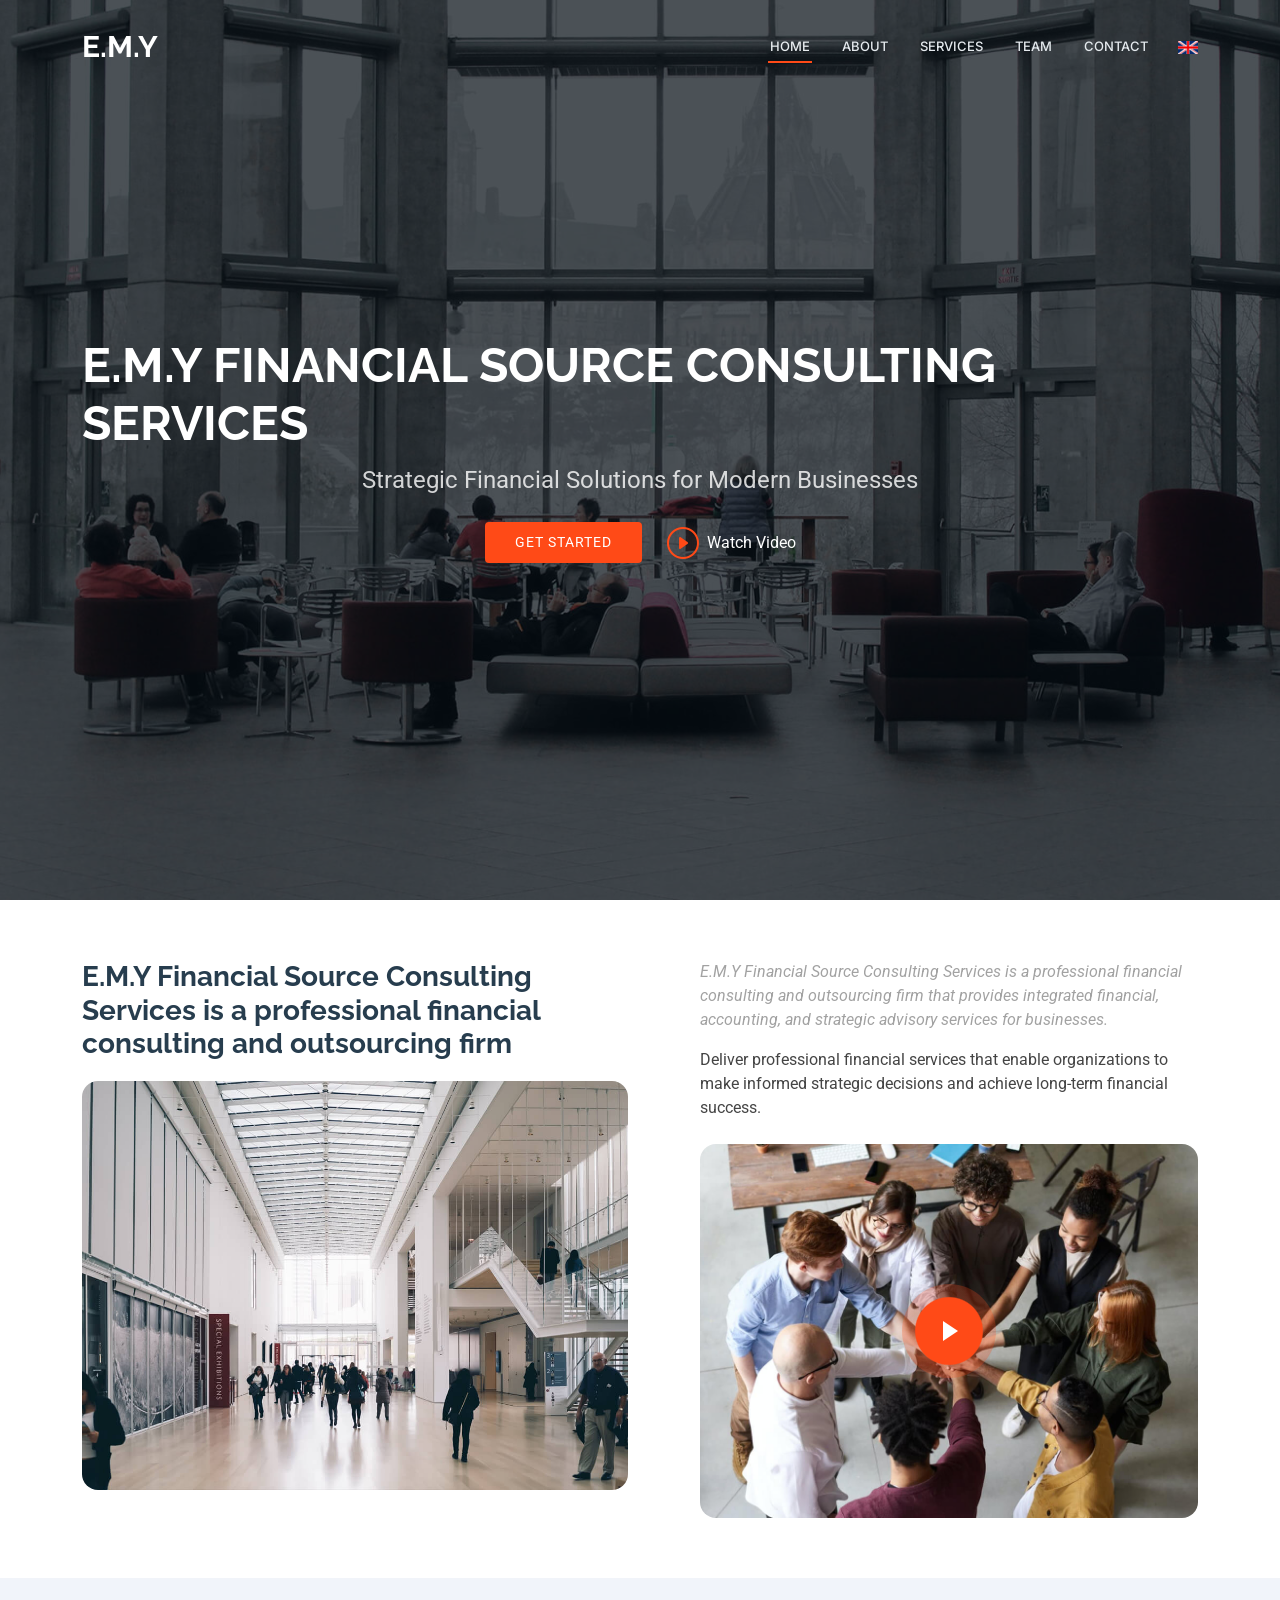
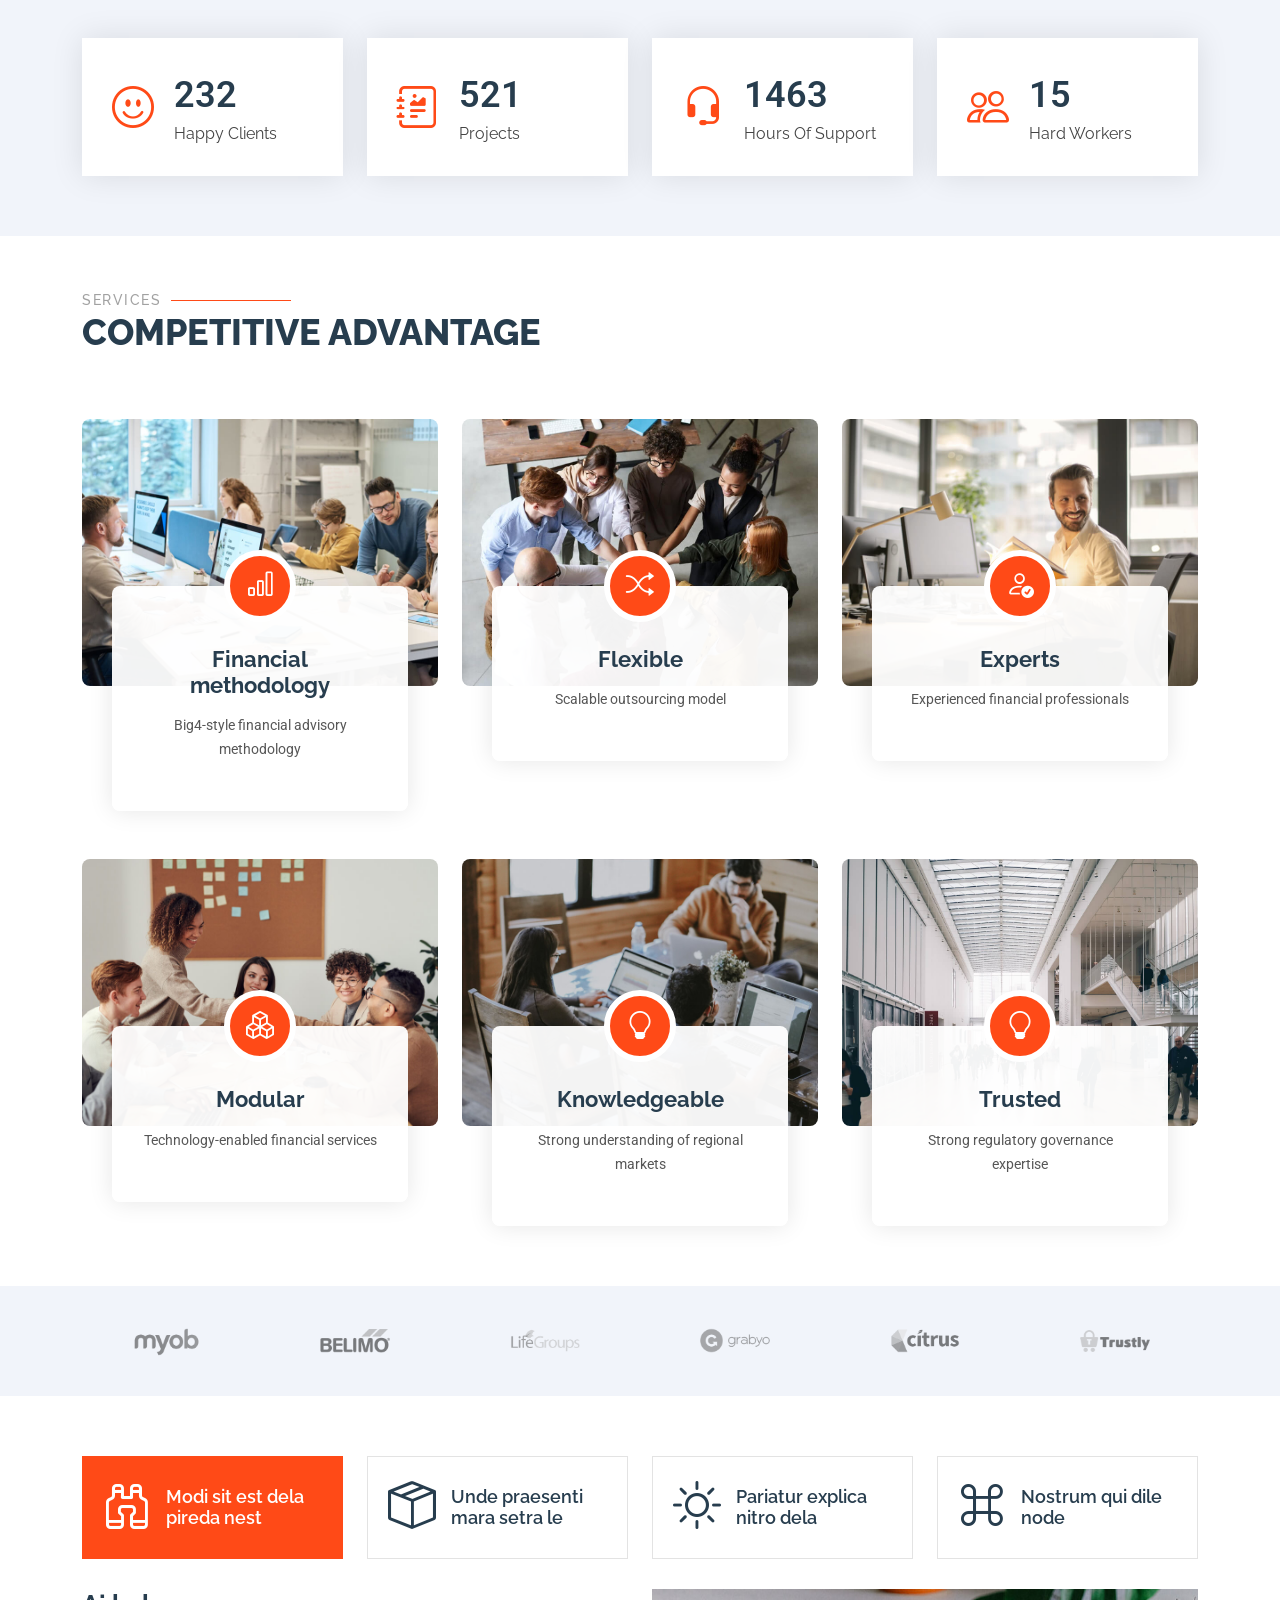
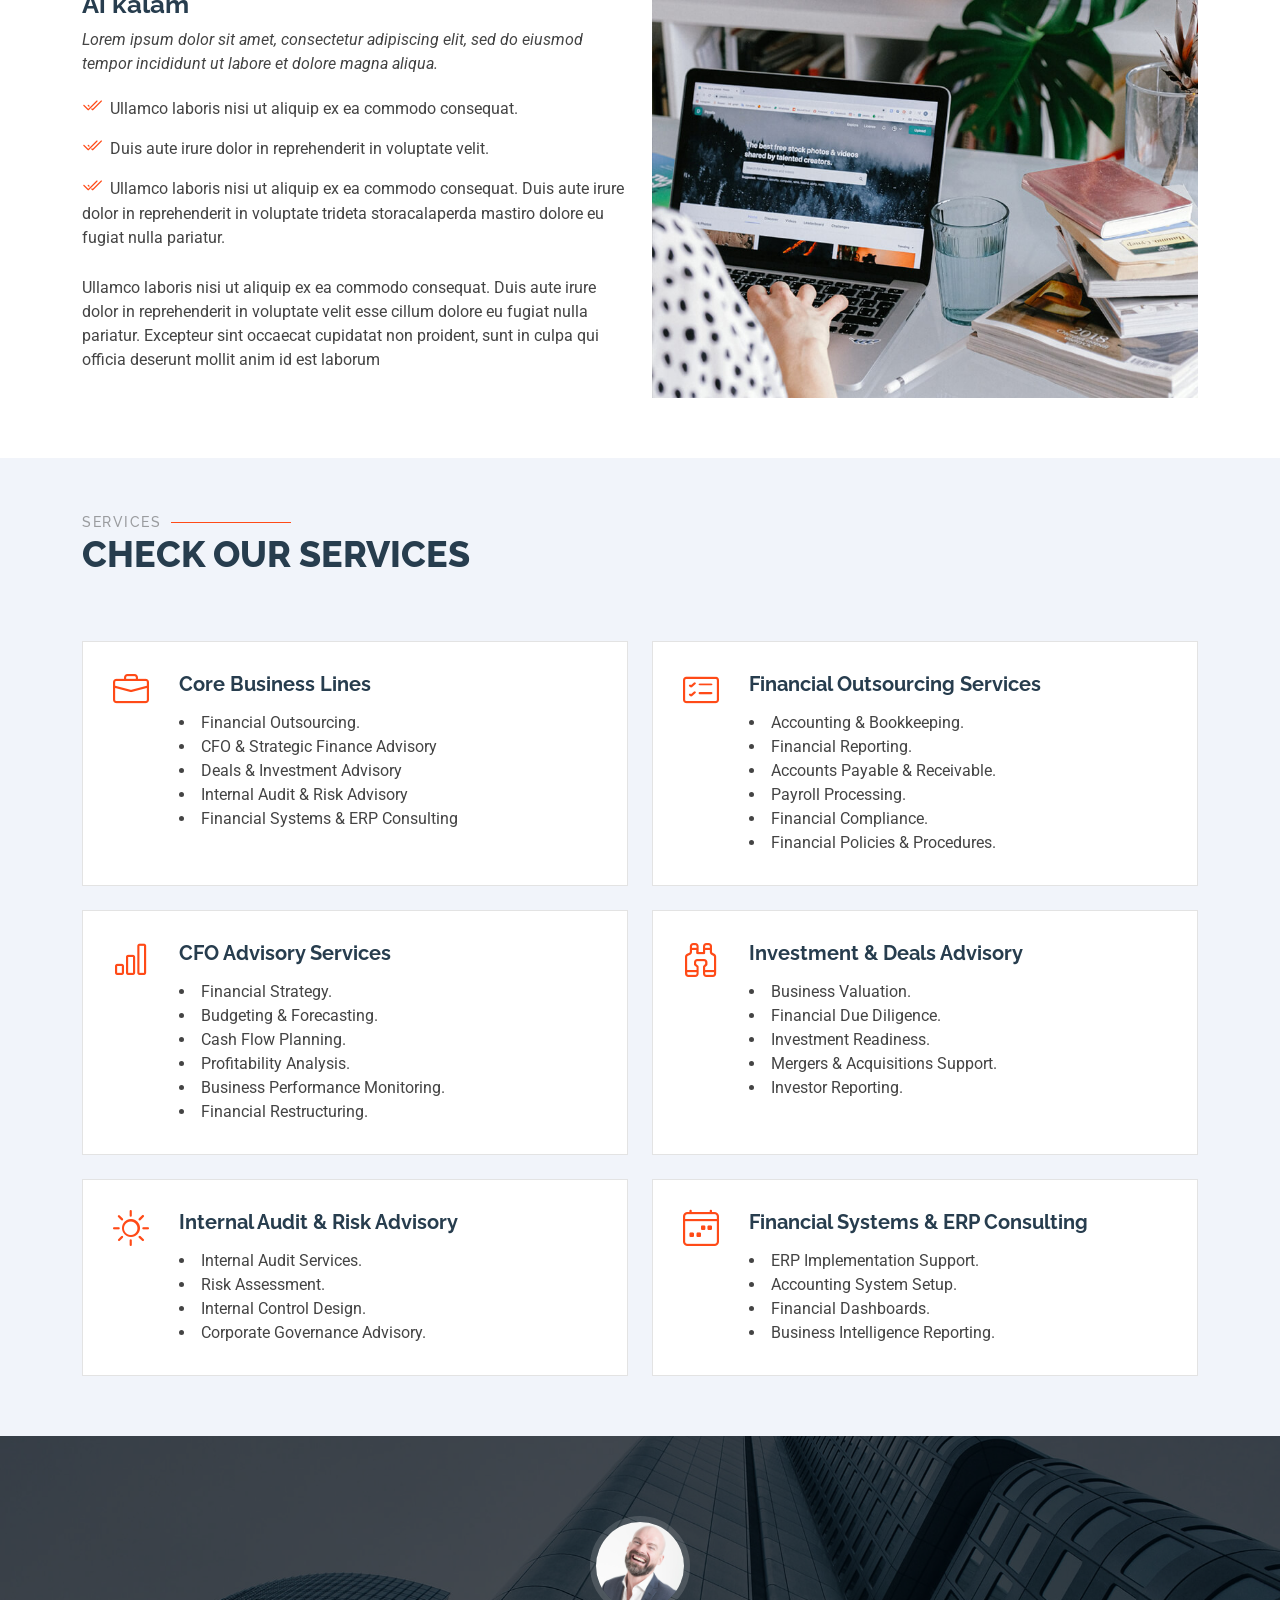
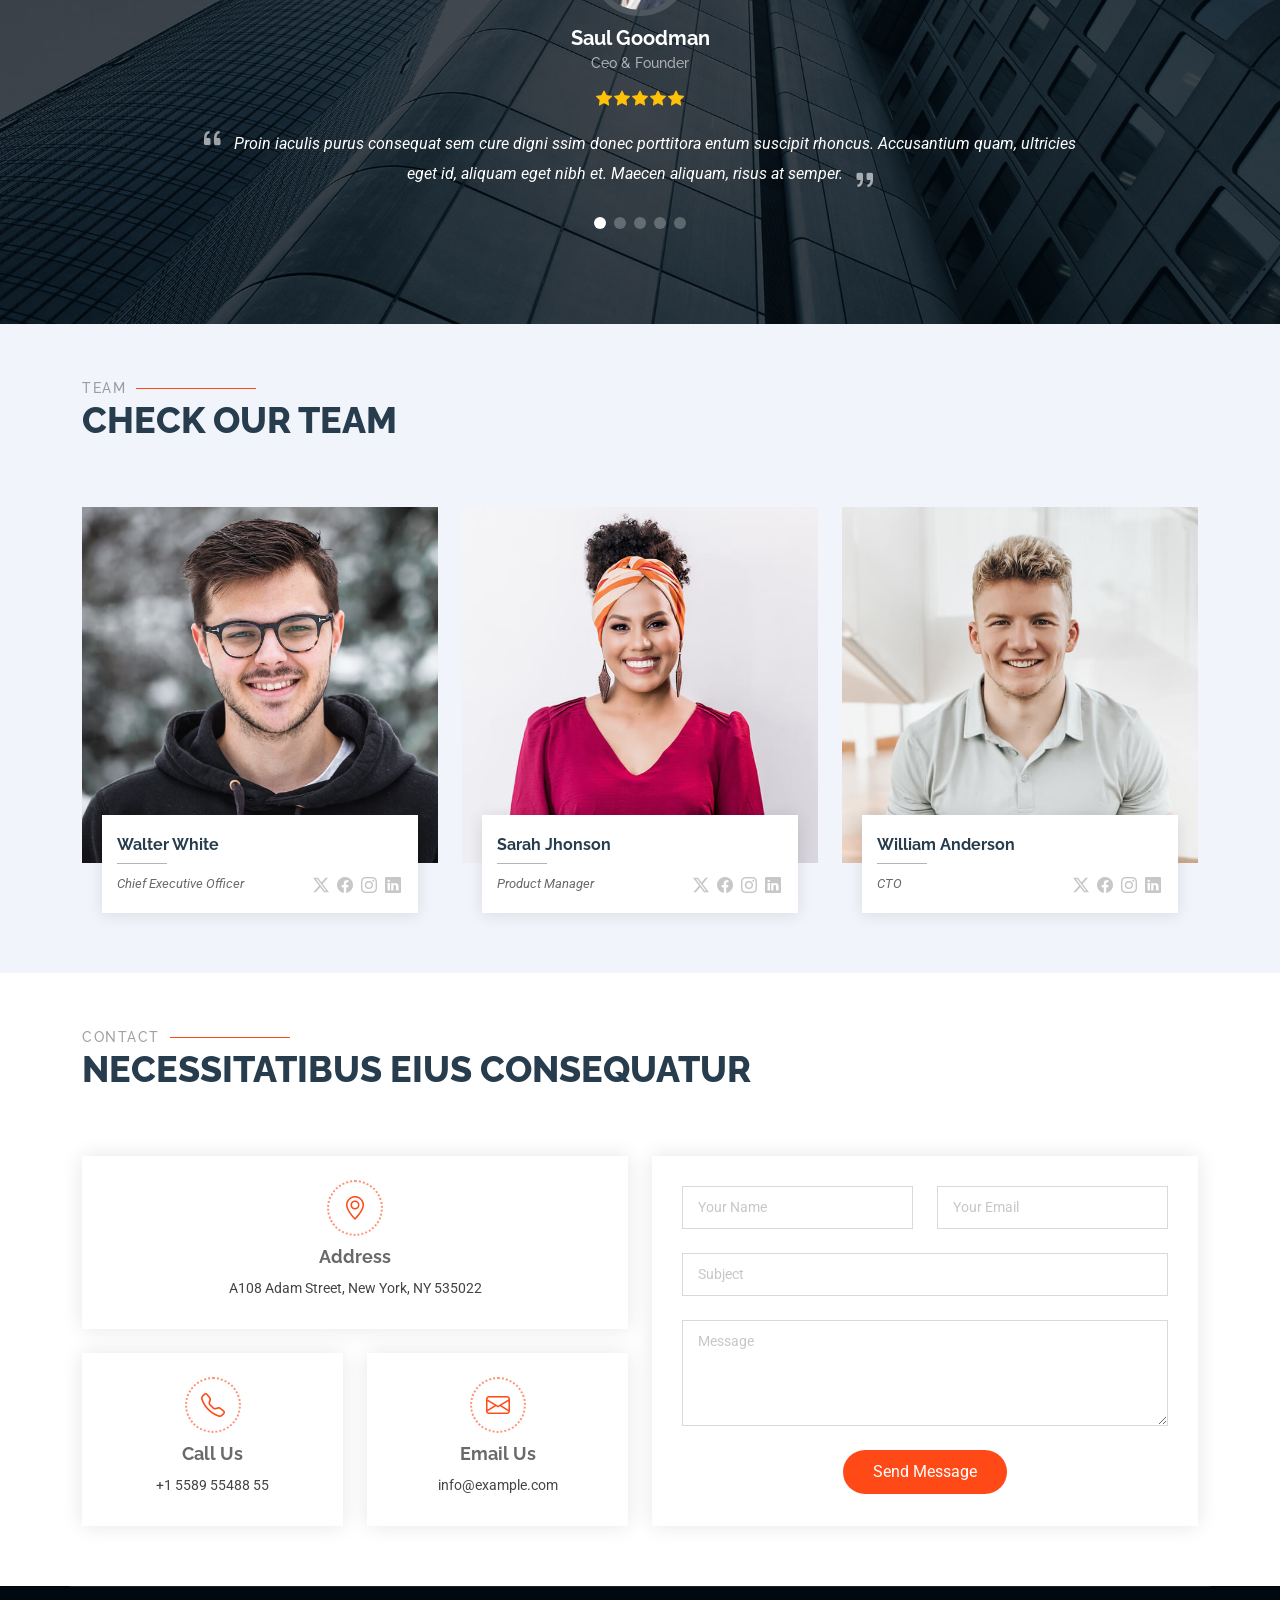
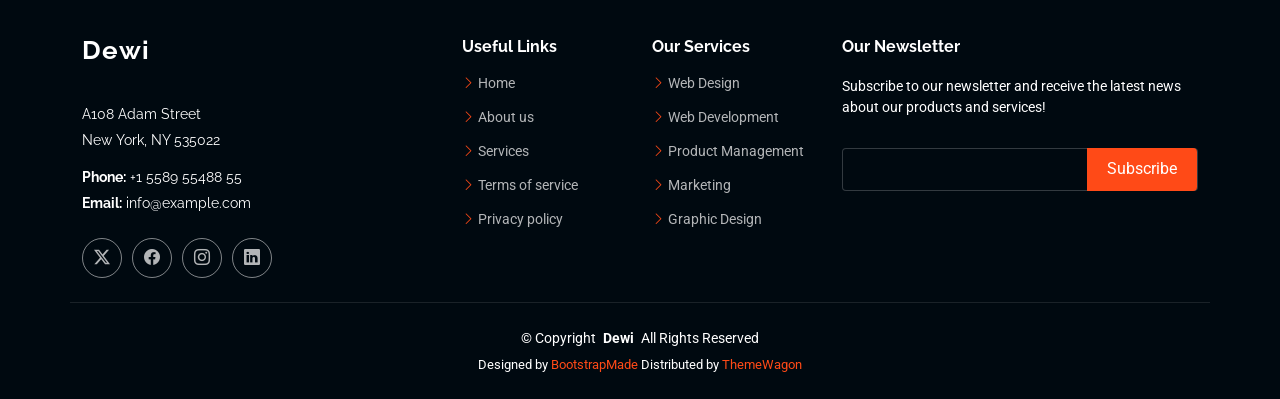
==== index.html @ 130bedf8 "add mail" ====
<!DOCTYPE html>
<html lang="en">

<head>
  <meta charset="utf-8">
  <meta content="width=device-width, initial-scale=1.0" name="viewport">
  <title data-i18n="title"></title>
  <meta name="description" content="">
  <meta name="keywords" content="">

  <!-- Favicons -->
  <link href="assets/img/favicon.png" rel="icon">
  <link href="assets/img/apple-touch-icon.png" rel="apple-touch-icon">

  <!-- Fonts -->
  <link href="https://fonts.googleapis.com" rel="preconnect">
  <link href="https://fonts.gstatic.com" rel="preconnect" crossorigin>
  <link href="https://fonts.googleapis.com/css2?family=Roboto:ital,wght@0,100;0,300;0,400;0,500;0,700;0,900;1,100;1,300;1,400;1,500;1,700;1,900&family=Raleway:ital,wght@0,100;0,200;0,300;0,400;0,500;0,600;0,700;0,800;0,900;1,100;1,200;1,300;1,400;1,500;1,600;1,700;1,800;1,900&family=Inter:wght@100;200;300;400;500;600;700;800;900&display=swap" rel="stylesheet">

  <!-- Vendor CSS Files -->
  <link href="assets/vendor/bootstrap/css/bootstrap.min.css" rel="stylesheet">
  <link href="assets/vendor/bootstrap-icons/bootstrap-icons.css" rel="stylesheet">
  <link href="assets/vendor/aos/aos.css" rel="stylesheet">
  <link href="assets/vendor/glightbox/css/glightbox.min.css" rel="stylesheet">
  <link href="assets/vendor/swiper/swiper-bundle.min.css" rel="stylesheet">

  <!-- Main CSS File -->
  <link href="assets/css/main.css" rel="stylesheet">

  <!-- =======================================================
  * Template Name: Dewi
  * Template URL: https://bootstrapmade.com/dewi-free-multi-purpose-html-template/
  * Updated: Aug 07 2024 with Bootstrap v5.3.3
  * Author: BootstrapMade.com
  * License: https://bootstrapmade.com/license/
  ======================================================== -->
</head>

<body class="index-page">

  <header id="header" class="header d-flex align-items-center fixed-top">
    <div class="container-fluid container-xl position-relative d-flex align-items-center">

<a href="index.html" class="logo d-flex align-items-center">
          <!-- Uncomment the line below if you also wish to use an image logo -->
        <!-- <img src="assets/img/logo.png" alt=""> -->
        <h1 class="sitename" data-i18n="site-name"></h1>
      </a>

      <nav id="navmenu" class="navmenu">
        <ul>
          <li><a href="#hero" class="active">Home</a></li>
          <li><a href="#about">About</a></li>
          <li><a href="#services">Services</a></li>
          <li><a href="#team">Team</a></li>
        
          <li><a href="#contact">Contact</a></li>
          <li class="dropdown">
            <span id="current-lang">
              <img src="assets/img/flags/uk.png" width="20">
            </span>
           <ul>
              <li>
                <a href="#" onclick="changeLang('en')">
                  <img src="assets/img/flags/uk.png" width="20"> English
                </a>
              </li>
              <li>
                <a href="#" onclick="changeLang('ar')">
                  <img src="assets/img/flags/ksa.png" width="20"> العربية
                </a>
              </li>
            </ul>
          </li>
        </ul>
        <i class="mobile-nav-toggle d-xl-none bi bi-list"></i>
      </nav>

    
    </div>
  </header>

  <main class="main">

    <!-- Hero Section -->
    <section id="hero" class="hero section dark-background">

      <img src="assets/img/hero-bg.jpg" alt="" data-aos="fade-in">

      <div class="container d-flex flex-column align-items-center">
        <h2 data-aos="fade-up" data-aos-delay="100" data-i18n="plan-key"></h2>
        <p data-aos="fade-up" data-aos-delay="200" data-i18n="description"></p>
        <div class="d-flex mt-4" data-aos="fade-up" data-aos-delay="300">
          <a href="#about" class="btn-get-started">Get Started</a>
          <a href="https://www.youtube.com/watch?v=Y7f98aduVJ8" class="glightbox btn-watch-video d-flex align-items-center"><i class="bi bi-play-circle"></i><span>Watch Video</span></a>
        </div>
      </div>

    </section><!-- /Hero Section -->

    <!-- About Section -->
    <section id="about" class="about section">

      <div class="container">

        <div class="row gy-4">
          <div class="col-lg-6" data-aos="fade-up" data-aos-delay="100">
            <h3 data-i18n="introduction1" ></h3>
            <img src="assets/img/about.jpg" class="img-fluid rounded-4 mb-4" alt="">
           
          </div>
          <div class="col-lg-6" data-aos="fade-up" data-aos-delay="250">
            <div class="content ps-0 ps-lg-5">
              <p class="fst-italic" data-i18n="introduction2">
                
                
              </p>
             
              <p data-i18n="mission">
                
              </p>
              

              <div class="position-relative mt-4">
                <img src="assets/img/about-2.jpg" class="img-fluid rounded-4" alt="">
                <a href="https://www.youtube.com/watch?v=Y7f98aduVJ8" class="glightbox pulsating-play-btn"></a>
              </div>
               
            </div>
          </div>
        </div>

      </div>

    </section><!-- /About Section -->

    <!-- Stats Section -->
    <section id="stats" class="stats section light-background">

      <div class="container" data-aos="fade-up" data-aos-delay="100">

        <div class="row gy-4">

          <div class="col-lg-3 col-md-6">
            <div class="stats-item d-flex align-items-center w-100 h-100">
              <i class="bi bi-emoji-smile color-blue flex-shrink-0"></i>
              <div>
                <span data-purecounter-start="0" data-purecounter-end="232" data-purecounter-duration="1" class="purecounter"></span>
                <p>Happy Clients</p>
              </div>
            </div>
          </div><!-- End Stats Item -->

          <div class="col-lg-3 col-md-6">
            <div class="stats-item d-flex align-items-center w-100 h-100">
              <i class="bi bi-journal-richtext color-orange flex-shrink-0"></i>
              <div>
                <span data-purecounter-start="0" data-purecounter-end="521" data-purecounter-duration="1" class="purecounter"></span>
                <p>Projects</p>
              </div>
            </div>
          </div><!-- End Stats Item -->

          <div class="col-lg-3 col-md-6">
            <div class="stats-item d-flex align-items-center w-100 h-100">
              <i class="bi bi-headset color-green flex-shrink-0"></i>
              <div>
                <span data-purecounter-start="0" data-purecounter-end="1463" data-purecounter-duration="1" class="purecounter"></span>
                <p>Hours Of Support</p>
              </div>
            </div>
          </div><!-- End Stats Item -->

          <div class="col-lg-3 col-md-6">
            <div class="stats-item d-flex align-items-center w-100 h-100">
              <i class="bi bi-people color-pink flex-shrink-0"></i>
              <div>
                <span data-purecounter-start="0" data-purecounter-end="15" data-purecounter-duration="1" class="purecounter"></span>
                <p>Hard Workers</p>
              </div>
            </div>
          </div><!-- End Stats Item -->

        </div>

      </div>

    </section><!-- /Stats Section -->

    <!-- Services Section -->
    <section id="services" class="services section">

      <!-- Section Title -->
      <div class="container section-title" data-aos="fade-up">
        <h2 data-i18n="our-services"></h2>
        <p data-i18n="competitive-advantage"><br></p>
      </div><!-- End Section Title -->

      <div class="container" data-aos="fade-up" data-aos-delay="100">

        <div class="row gy-5">

          <div class="col-xl-4 col-md-6" data-aos="zoom-in" data-aos-delay="200">
            <div class="service-item">
              <div class="img">
                <img src="assets/img/services-1.jpg" class="img-fluid" alt="">
              </div>
              <div class="details position-relative">
                <div class="icon">
                  <i class="bi bi-bar-chart"></i>
                </div>
                <a href="service-details.html" class="stretched-link">
                  <h3 data-i18n="Feature-service1-1"></h3>
                </a>
                <p data-i18n="Feature-service1-2"></p>
              </div>
            </div>
          </div><!-- End Service Item -->

          <div class="col-xl-4 col-md-6" data-aos="zoom-in" data-aos-delay="300">
            <div class="service-item">
              <div class="img">
                <img src="assets/img/about-2.jpg" class="img-fluid" alt="">
              </div>
              <div class="details position-relative">
                <div class="icon">
                  <i class="bi bi-shuffle"></i>
                </div>
                <a href="service-details.html" class="stretched-link">
                  <h3 data-i18n="Feature-service2-1"></h3>
                </a>
                <p data-i18n="Feature-service2-2"></p>
              </div>
            </div>
          </div><!-- End Service Item -->

          <div class="col-xl-4 col-md-6" data-aos="zoom-in" data-aos-delay="400">
            <div class="service-item">
              <div class="img">
                <img src="assets/img/working-2.jpg" class="img-fluid" alt="">
              </div>
              <div class="details position-relative">
                <div class="icon">
                  <i class="bi bi-person-check"></i>
                </div>
                 <a href="service-details.html" class="stretched-link">
                  <h3 data-i18n="Feature-service3-1"></h3>
                </a>
                <p data-i18n="Feature-service3-2"></p>
              </div>
            </div>
          </div><!-- End Service Item -->
              <div class="col-xl-4 col-md-6" data-aos="zoom-in" data-aos-delay="500">
            <div class="service-item">
              <div class="img">
                <img src="assets/img/working-3.jpg" class="img-fluid" alt="">
              </div>
              <div class="details position-relative">
                <div class="icon">
                 <i class="bi bi-boxes"></i>
                </div>
                 <a href="service-details.html" class="stretched-link">
                  <h3 data-i18n="Feature-service4-1"></h3>
                </a>
                <p data-i18n="Feature-service4-2"></p>
              </div>
            </div>
          </div><!-- End Service Item -->
          <div class="col-xl-4 col-md-6" data-aos="zoom-in" data-aos-delay="500">
            <div class="service-item">
              <div class="img">
                <img src="assets/img/working-4.jpg" class="img-fluid" alt="">
              </div>
              <div class="details position-relative">
                <div class="icon">
                  <i class="bi bi-lightbulb"></i>
                </div>
                <a href="service-details.html" class="stretched-link">
                  <h3 data-i18n="Feature-service5-1"></h3>
                </a>
                <p data-i18n="Feature-service5-2"></p>
              </div>
            </div>
          </div><!-- End Service Item -->
           <div class="col-xl-4 col-md-6" data-aos="zoom-in" data-aos-delay="500">
            <div class="service-item">
              <div class="img">
                <img src="assets/img/about.jpg" class="img-fluid" alt="">
              </div>
              <div class="details position-relative">
                <div class="icon">
                  <i class="bi bi-lightbulb"></i>
                </div>
                <a href="service-details.html" class="stretched-link">
                  <h3 data-i18n="Feature-service6-1"></h3>
                </a>
                <p data-i18n="Feature-service6-2"></p>
              </div>
            </div>
          </div><!-- End Service Item -->
        </div>

      </div>

    </section><!-- /Services Section -->

    <!-- Clients Section -->
    <section id="clients" class="clients section light-background">

      <div class="container" data-aos="fade-up">

        <div class="row gy-4">

          <div class="col-xl-2 col-md-3 col-6 client-logo">
            <img src="assets/img/clients/client-1.png" class="img-fluid" alt="">
          </div><!-- End Client Item -->

          <div class="col-xl-2 col-md-3 col-6 client-logo">
            <img src="assets/img/clients/client-2.png" class="img-fluid" alt="">
          </div><!-- End Client Item -->

          <div class="col-xl-2 col-md-3 col-6 client-logo">
            <img src="assets/img/clients/client-3.png" class="img-fluid" alt="">
          </div><!-- End Client Item -->

          <div class="col-xl-2 col-md-3 col-6 client-logo">
            <img src="assets/img/clients/client-4.png" class="img-fluid" alt="">
          </div><!-- End Client Item -->

          <div class="col-xl-2 col-md-3 col-6 client-logo">
            <img src="assets/img/clients/client-5.png" class="img-fluid" alt="">
          </div><!-- End Client Item -->

          <div class="col-xl-2 col-md-3 col-6 client-logo">
            <img src="assets/img/clients/client-6.png" class="img-fluid" alt="">
          </div><!-- End Client Item -->

        </div>

      </div>

    </section><!-- /Clients Section -->

    <!-- Features Section -->
    <section id="features" class="features section">

      <div class="container">

        <ul class="nav nav-tabs row  d-flex" data-aos="fade-up" data-aos-delay="100">
          <li class="nav-item col-3">
            <a class="nav-link active show" data-bs-toggle="tab" data-bs-target="#features-tab-1">
              <i class="bi bi-binoculars"></i>
              <h4 class="d-none d-lg-block">Modi sit est dela pireda nest</h4>
            </a>
          </li>
          <li class="nav-item col-3">
            <a class="nav-link" data-bs-toggle="tab" data-bs-target="#features-tab-2">
              <i class="bi bi-box-seam"></i>
              <h4 class="d-none d-lg-block">Unde praesenti mara setra le</h4>
            </a>
          </li>
          <li class="nav-item col-3">
            <a class="nav-link" data-bs-toggle="tab" data-bs-target="#features-tab-3">
              <i class="bi bi-brightness-high"></i>
              <h4 class="d-none d-lg-block">Pariatur explica nitro dela</h4>
            </a>
          </li>
          <li class="nav-item col-3">
            <a class="nav-link" data-bs-toggle="tab" data-bs-target="#features-tab-4">
              <i class="bi bi-command"></i>
              <h4 class="d-none d-lg-block">Nostrum qui dile node</h4>
            </a>
          </li>
        </ul><!-- End Tab Nav -->

        <div class="tab-content" data-aos="fade-up" data-aos-delay="200">

          <div class="tab-pane fade active show" id="features-tab-1">
            <div class="row">
              <div class="col-lg-6 order-2 order-lg-1 mt-3 mt-lg-0">
                <h3 data-i18n="key1"></h3>
                <p class="fst-italic">
                  Lorem ipsum dolor sit amet, consectetur adipiscing elit, sed do eiusmod tempor incididunt ut labore et dolore
                  magna aliqua.
                </p>
                <ul>
                  <li><i class="bi bi-check2-all"></i>
                    <spab>Ullamco laboris nisi ut aliquip ex ea commodo consequat.</spab>
                  </li>
                  <li><i class="bi bi-check2-all"></i> <span>Duis aute irure dolor in reprehenderit in voluptate velit</span>.</li>
                  <li><i class="bi bi-check2-all"></i> <span>Ullamco laboris nisi ut aliquip ex ea commodo consequat. Duis aute irure dolor in reprehenderit in voluptate trideta storacalaperda mastiro dolore eu fugiat nulla pariatur.</span></li>
                </ul>
                <p>
                  Ullamco laboris nisi ut aliquip ex ea commodo consequat. Duis aute irure dolor in reprehenderit in voluptate
                  velit esse cillum dolore eu fugiat nulla pariatur. Excepteur sint occaecat cupidatat non proident, sunt in
                  culpa qui officia deserunt mollit anim id est laborum
                </p>
              </div>
              <div class="col-lg-6 order-1 order-lg-2 text-center">
                <img src="assets/img/working-1.jpg" alt="" class="img-fluid">
              </div>
            </div>
          </div><!-- End Tab Content Item -->

          <div class="tab-pane fade" id="features-tab-2">
            <div class="row">
              <div class="col-lg-6 order-2 order-lg-1 mt-3 mt-lg-0">
                <h3>Neque exercitationem debitis soluta quos debitis quo mollitia officia est</h3>
                <p>
                  Ullamco laboris nisi ut aliquip ex ea commodo consequat. Duis aute irure dolor in reprehenderit in voluptate
                  velit esse cillum dolore eu fugiat nulla pariatur. Excepteur sint occaecat cupidatat non proident, sunt in
                  culpa qui officia deserunt mollit anim id est laborum
                </p>
                <p class="fst-italic">
                  Lorem ipsum dolor sit amet, consectetur adipiscing elit, sed do eiusmod tempor incididunt ut labore et dolore
                  magna aliqua.
                </p>
                <ul>
                  <li><i class="bi bi-check2-all"></i> <span>Ullamco laboris nisi ut aliquip ex ea commodo consequat.</span></li>
                  <li><i class="bi bi-check2-all"></i> <span>Duis aute irure dolor in reprehenderit in voluptate velit.</span></li>
                  <li><i class="bi bi-check2-all"></i> <span>Provident mollitia neque rerum asperiores dolores quos qui a. Ipsum neque dolor voluptate nisi sed.</span></li>
                  <li><i class="bi bi-check2-all"></i> <span>Ullamco laboris nisi ut aliquip ex ea commodo consequat. Duis aute irure dolor in reprehenderit in voluptate trideta storacalaperda mastiro dolore eu fugiat nulla pariatur.</span></li>
                </ul>
              </div>
              <div class="col-lg-6 order-1 order-lg-2 text-center">
                <img src="assets/img/working-2.jpg" alt="" class="img-fluid">
              </div>
            </div>
          </div><!-- End Tab Content Item -->

          <div class="tab-pane fade" id="features-tab-3">
            <div class="row">
              <div class="col-lg-6 order-2 order-lg-1 mt-3 mt-lg-0">
                <h3>Voluptatibus commodi ut accusamus ea repudiandae ut autem dolor ut assumenda</h3>
                <p>
                  Ullamco laboris nisi ut aliquip ex ea commodo consequat. Duis aute irure dolor in reprehenderit in voluptate
                  velit esse cillum dolore eu fugiat nulla pariatur. Excepteur sint occaecat cupidatat non proident, sunt in
                  culpa qui officia deserunt mollit anim id est laborum
                </p>
                <ul>
                  <li><i class="bi bi-check2-all"></i> <span>Ullamco laboris nisi ut aliquip ex ea commodo consequat.</span></li>
                  <li><i class="bi bi-check2-all"></i> <span>Duis aute irure dolor in reprehenderit in voluptate velit.</span></li>
                  <li><i class="bi bi-check2-all"></i> <span>Provident mollitia neque rerum asperiores dolores quos qui a. Ipsum neque dolor voluptate nisi sed.</span></li>
                </ul>
                <p class="fst-italic">
                  Lorem ipsum dolor sit amet, consectetur adipiscing elit, sed do eiusmod tempor incididunt ut labore et dolore
                  magna aliqua.
                </p>
              </div>
              <div class="col-lg-6 order-1 order-lg-2 text-center">
                <img src="assets/img/working-3.jpg" alt="" class="img-fluid">
              </div>
            </div>
          </div><!-- End Tab Content Item -->

          <div class="tab-pane fade" id="features-tab-4">
            <div class="row">
              <div class="col-lg-6 order-2 order-lg-1 mt-3 mt-lg-0">
                <h3>Omnis fugiat ea explicabo sunt dolorum asperiores sequi inventore rerum</h3>
                <p>
                  Ullamco laboris nisi ut aliquip ex ea commodo consequat. Duis aute irure dolor in reprehenderit in voluptate
                  velit esse cillum dolore eu fugiat nulla pariatur. Excepteur sint occaecat cupidatat non proident, sunt in
                  culpa qui officia deserunt mollit anim id est laborum
                </p>
                <p class="fst-italic">
                  Lorem ipsum dolor sit amet, consectetur adipiscing elit, sed do eiusmod tempor incididunt ut labore et dolore
                  magna aliqua.
                </p>
                <ul>
                  <li><i class="bi bi-check2-all"></i> <span>Ullamco laboris nisi ut aliquip ex ea commodo consequat.</span></li>
                  <li><i class="bi bi-check2-all"></i> <span>Duis aute irure dolor in reprehenderit in voluptate velit.</span></li>
                  <li><i class="bi bi-check2-all"></i> <span>Ullamco laboris nisi ut aliquip ex ea commodo consequat. Duis aute irure dolor in reprehenderit in voluptate trideta storacalaperda mastiro dolore eu fugiat nulla pariatur.</span></li>
                </ul>
              </div>
              <div class="col-lg-6 order-1 order-lg-2 text-center">
                <img src="assets/img/working-4.jpg" alt="" class="img-fluid">
              </div>
            </div>
          </div><!-- End Tab Content Item -->

        </div>

      </div>

    </section><!-- /Features Section -->

    <!-- Services 2 Section -->
    <section id="services-2" class="services-2 section light-background">

      <!-- Section Title -->
      <div class="container section-title" data-aos="fade-up">
        <h2 data-i18n="our-services"></h2>
        <p data-i18n="check-services"></p>
      </div><!-- End Section Title -->

      <div class="container">

        <div class="row gy-4">

          <div class="col-md-6" data-aos="fade-up" data-aos-delay="100">
            <div class="service-item d-flex position-relative h-100">
              <i class="bi bi-briefcase icon flex-shrink-0"></i>
              <div>
                <h4 class="title"><a href="#" class="stretched-link" data-i18n="CoreBusinessLines"> </a></h4>
                <li> <span data-i18n="CoreBusinessLines1"></span>.</li>
                  <li> <span data-i18n="CoreBusinessLines2"></span></li>
                  <li> <span data-i18n="CoreBusinessLines3"></span></li>
                  <li> <span data-i18n="CoreBusinessLines4"></span></li>
                  <li> <span data-i18n="CoreBusinessLines5"></span></li>
              </div>

              
            </div>
          </div><!-- End Service Item -->

          <div class="col-md-6" data-aos="fade-up" data-aos-delay="200">
            <div class="service-item d-flex position-relative h-100">
              <i class="bi bi-card-checklist icon flex-shrink-0"></i>
              <div>
                <h4 class="title"><a href="#" class="stretched-link" data-i18n="FinancialOutsourcingServices"></a></h4>
                <li> <span data-i18n="FinancialOutsourcingServices1"></span>.</li>
                <li> <span data-i18n="FinancialOutsourcingServices2"></span>.</li>
                <li> <span data-i18n="FinancialOutsourcingServices3"></span>.</li>
                <li> <span data-i18n="FinancialOutsourcingServices4"></span>.</li>
                <li> <span data-i18n="FinancialOutsourcingServices5"></span>.</li>
                <li> <span data-i18n="FinancialOutsourcingServices6"></span>.</li>
              </div>
            </div>
          </div><!-- End Service Item -->

          <div class="col-md-6" data-aos="fade-up" data-aos-delay="300">
            <div class="service-item d-flex position-relative h-100">
              <i class="bi bi-bar-chart icon flex-shrink-0"></i>
              <div>
                <h4 class="title"><a href="#" class="stretched-link" data-i18n="CFOAdvisoryServices"></a></h4>
                <li> <span data-i18n="CFOAdvisoryServices1"></span>.</li>
                <li> <span data-i18n="CFOAdvisoryServices2"></span>.</li>
                <li> <span data-i18n="CFOAdvisoryServices3"></span>.</li>
                <li> <span data-i18n="CFOAdvisoryServices4"></span>.</li>
                <li> <span data-i18n="CFOAdvisoryServices5"></span>.</li>
                <li> <span data-i18n="CFOAdvisoryServices6"></span>.</li>
              </div>
            </div>
          </div><!-- End Service Item -->

          <div class="col-md-6" data-aos="fade-up" data-aos-delay="400">
            <div class="service-item d-flex position-relative h-100">
              <i class="bi bi-binoculars icon flex-shrink-0"></i>
              <div>
                <h4 class="title"><a href="#" class="stretched-link" data-i18n="Investment&DealsAdvisory"></a></h4>
                <li> <span data-i18n="Investment&DealsAdvisory1"></span>.</li>
                <li> <span data-i18n="Investment&DealsAdvisory2"></span>.</li>
                <li> <span data-i18n="Investment&DealsAdvisory3"></span>.</li>
                <li> <span data-i18n="Investment&DealsAdvisory4"></span>.</li>
                <li> <span data-i18n="Investment&DealsAdvisory5"></span>.</li>
              </div>
            </div>
          </div><!-- End Service Item -->

          <div class="col-md-6" data-aos="fade-up" data-aos-delay="500">
            <div class="service-item d-flex position-relative h-100">
              <i class="bi bi-brightness-high icon flex-shrink-0"></i>
              <div>
                <h4 class="title"><a href="#" class="stretched-link" data-i18n="InternalAudit&RiskAdvisory"></a></h4>
                <li> <span data-i18n="InternalAudit&RiskAdvisory1"></span>.</li>
                <li> <span data-i18n="InternalAudit&RiskAdvisory2"></span>.</li>
                <li> <span data-i18n="InternalAudit&RiskAdvisory3"></span>.</li>
                <li> <span data-i18n="InternalAudit&RiskAdvisory4"></span>.</li>
              </div>
            </div>
          </div><!-- End Service Item -->

          <div class="col-md-6" data-aos="fade-up" data-aos-delay="600">
            <div class="service-item d-flex position-relative h-100">
              <i class="bi bi-calendar4-week icon flex-shrink-0"></i>
              <div>
                <h4 class="title"><a href="#" class="stretched-link" data-i18n="FinancialSystems&ERPConsulting"></a></h4>
                <li> <span data-i18n="FinancialSystems&ERPConsulting1"></span>.</li>
                <li> <span data-i18n="FinancialSystems&ERPConsulting2"></span>.</li>
                <li> <span data-i18n="FinancialSystems&ERPConsulting3"></span>.</li>
                <li> <span data-i18n="FinancialSystems&ERPConsulting4"></span>.</li>
              </div>
            </div>
          </div><!-- End Service Item -->

        </div>

      </div>

    </section><!-- /Services 2 Section -->

    <!-- Testimonials Section -->
    <section id="testimonials" class="testimonials section dark-background">

      <img src="assets/img/testimonials-bg.jpg" class="testimonials-bg" alt="">

      <div class="container" data-aos="fade-up" data-aos-delay="100">

        <div class="swiper init-swiper">
          <script type="application/json" class="swiper-config">
            {
              "loop": true,
              "speed": 600,
              "autoplay": {
                "delay": 5000
              },
              "slidesPerView": "auto",
              "pagination": {
                "el": ".swiper-pagination",
                "type": "bullets",
                "clickable": true
              }
            }
          </script>
          <div class="swiper-wrapper">

            <div class="swiper-slide">
              <div class="testimonial-item">
                <img src="assets/img/testimonials/testimonials-1.jpg" class="testimonial-img" alt="">
                <h3>Saul Goodman</h3>
                <h4>Ceo &amp; Founder</h4>
                <div class="stars">
                  <i class="bi bi-star-fill"></i><i class="bi bi-star-fill"></i><i class="bi bi-star-fill"></i><i class="bi bi-star-fill"></i><i class="bi bi-star-fill"></i>
                </div>
                <p>
                  <i class="bi bi-quote quote-icon-left"></i>
                  <span>Proin iaculis purus consequat sem cure digni ssim donec porttitora entum suscipit rhoncus. Accusantium quam, ultricies eget id, aliquam eget nibh et. Maecen aliquam, risus at semper.</span>
                  <i class="bi bi-quote quote-icon-right"></i>
                </p>
              </div>
            </div><!-- End testimonial item -->

            <div class="swiper-slide">
              <div class="testimonial-item">
                <img src="assets/img/testimonials/testimonials-2.jpg" class="testimonial-img" alt="">
                <h3>Sara Wilsson</h3>
                <h4>Designer</h4>
                <div class="stars">
                  <i class="bi bi-star-fill"></i><i class="bi bi-star-fill"></i><i class="bi bi-star-fill"></i><i class="bi bi-star-fill"></i><i class="bi bi-star-fill"></i>
                </div>
                <p>
                  <i class="bi bi-quote quote-icon-left"></i>
                  <span>Export tempor illum tamen malis malis eram quae irure esse labore quem cillum quid cillum eram malis quorum velit fore eram velit sunt aliqua noster fugiat irure amet legam anim culpa.</span>
                  <i class="bi bi-quote quote-icon-right"></i>
                </p>
              </div>
            </div><!-- End testimonial item -->

            <div class="swiper-slide">
              <div class="testimonial-item">
                <img src="assets/img/testimonials/testimonials-3.jpg" class="testimonial-img" alt="">
                <h3>Jena Karlis</h3>
                <h4>Store Owner</h4>
                <div class="stars">
                  <i class="bi bi-star-fill"></i><i class="bi bi-star-fill"></i><i class="bi bi-star-fill"></i><i class="bi bi-star-fill"></i><i class="bi bi-star-fill"></i>
                </div>
                <p>
                  <i class="bi bi-quote quote-icon-left"></i>
                  <span>Enim nisi quem export duis labore cillum quae magna enim sint quorum nulla quem veniam duis minim tempor labore quem eram duis noster aute amet eram fore quis sint minim.</span>
                  <i class="bi bi-quote quote-icon-right"></i>
                </p>
              </div>
            </div><!-- End testimonial item -->

            <div class="swiper-slide">
              <div class="testimonial-item">
                <img src="assets/img/testimonials/testimonials-4.jpg" class="testimonial-img" alt="">
                <h3>Matt Brandon</h3>
                <h4>Freelancer</h4>
                <div class="stars">
                  <i class="bi bi-star-fill"></i><i class="bi bi-star-fill"></i><i class="bi bi-star-fill"></i><i class="bi bi-star-fill"></i><i class="bi bi-star-fill"></i>
                </div>
                <p>
                  <i class="bi bi-quote quote-icon-left"></i>
                  <span>Fugiat enim eram quae cillum dolore dolor amet nulla culpa multos export minim fugiat minim velit minim dolor enim duis veniam ipsum anim magna sunt elit fore quem dolore labore illum veniam.</span>
                  <i class="bi bi-quote quote-icon-right"></i>
                </p>
              </div>
            </div><!-- End testimonial item -->

            <div class="swiper-slide">
              <div class="testimonial-item">
                <img src="assets/img/testimonials/testimonials-5.jpg" class="testimonial-img" alt="">
                <h3>John Larson</h3>
                <h4>Entrepreneur</h4>
                <div class="stars">
                  <i class="bi bi-star-fill"></i><i class="bi bi-star-fill"></i><i class="bi bi-star-fill"></i><i class="bi bi-star-fill"></i><i class="bi bi-star-fill"></i>
                </div>
                <p>
                  <i class="bi bi-quote quote-icon-left"></i>
                  <span>Quis quorum aliqua sint quem legam fore sunt eram irure aliqua veniam tempor noster veniam enim culpa labore duis sunt culpa nulla illum cillum fugiat legam esse veniam culpa fore nisi cillum quid.</span>
                  <i class="bi bi-quote quote-icon-right"></i>
                </p>
              </div>
            </div><!-- End testimonial item -->

          </div>
          <div class="swiper-pagination"></div>
        </div>

      </div>

    </section><!-- /Testimonials Section -->

  

    <!-- Team Section -->
    <section id="team" class="team section light-background">

      <!-- Section Title -->
      <div class="container section-title" data-aos="fade-up">
        <h2>Team</h2>
        <p>CHECK OUR TEAM</p>
      </div><!-- End Section Title -->

      <div class="container">

        <div class="row gy-5">

          <div class="col-lg-4 col-md-6" data-aos="fade-up" data-aos-delay="100">
            <div class="member">
              <div class="pic"><img src="assets/img/team/team-1.jpg" class="img-fluid" alt=""></div>
              <div class="member-info">
                <h4>Walter White</h4>
                <span>Chief Executive Officer</span>
                <div class="social">
                  <a href=""><i class="bi bi-twitter-x"></i></a>
                  <a href=""><i class="bi bi-facebook"></i></a>
                  <a href=""><i class="bi bi-instagram"></i></a>
                  <a href=""><i class="bi bi-linkedin"></i></a>
                </div>
              </div>
            </div>
          </div><!-- End Team Member -->

          <div class="col-lg-4 col-md-6" data-aos="fade-up" data-aos-delay="200">
            <div class="member">
              <div class="pic"><img src="assets/img/team/team-2.jpg" class="img-fluid" alt=""></div>
              <div class="member-info">
                <h4>Sarah Jhonson</h4>
                <span>Product Manager</span>
                <div class="social">
                  <a href=""><i class="bi bi-twitter-x"></i></a>
                  <a href=""><i class="bi bi-facebook"></i></a>
                  <a href=""><i class="bi bi-instagram"></i></a>
                  <a href=""><i class="bi bi-linkedin"></i></a>
                </div>
              </div>
            </div>
          </div><!-- End Team Member -->

          <div class="col-lg-4 col-md-6" data-aos="fade-up" data-aos-delay="300">
            <div class="member">
              <div class="pic"><img src="assets/img/team/team-3.jpg" class="img-fluid" alt=""></div>
              <div class="member-info">
                <h4>William Anderson</h4>
                <span>CTO</span>
                <div class="social">
                  <a href=""><i class="bi bi-twitter-x"></i></a>
                  <a href=""><i class="bi bi-facebook"></i></a>
                  <a href=""><i class="bi bi-instagram"></i></a>
                  <a href=""><i class="bi bi-linkedin"></i></a>
                </div>
              </div>
            </div>
          </div><!-- End Team Member -->

        </div>

      </div>

    </section><!-- /Team Section -->

    <!-- Contact Section -->
    <section id="contact" class="contact section">

      <!-- Section Title -->
      <div class="container section-title" data-aos="fade-up">
        <h2>Contact</h2>
        <p>Necessitatibus eius consequatur</p>
      </div><!-- End Section Title -->

      <div class="container" data-aos="fade-up" data-aos-delay="100">

        <div class="row gy-4">
          <div class="col-lg-6 ">
            <div class="row gy-4">

              <div class="col-lg-12">
                <div class="info-item d-flex flex-column justify-content-center align-items-center" data-aos="fade-up" data-aos-delay="200">
                  <i class="bi bi-geo-alt"></i>
                  <h3>Address</h3>
                  <p>A108 Adam Street, New York, NY 535022</p>
                </div>
              </div><!-- End Info Item -->

              <div class="col-md-6">
                <div class="info-item d-flex flex-column justify-content-center align-items-center" data-aos="fade-up" data-aos-delay="300">
                  <i class="bi bi-telephone"></i>
                  <h3>Call Us</h3>
                  <p>+1 5589 55488 55</p>
                </div>
              </div><!-- End Info Item -->

              <div class="col-md-6">
                <div class="info-item d-flex flex-column justify-content-center align-items-center" data-aos="fade-up" data-aos-delay="400">
                  <i class="bi bi-envelope"></i>
                  <h3>Email Us</h3>
                  <p>info@example.com</p>
                </div>
              </div><!-- End Info Item -->

            </div>
          </div>

          <div class="col-lg-6">
            <form action="forms/send.php" method="post" class="php-email-form" data-aos="fade-up" data-aos-delay="500">
              <div class="row gy-4">

                <div class="col-md-6">
                  <input type="text" name="name" class="form-control" placeholder="Your Name" required="">
                </div>

                <div class="col-md-6 ">
                  <input type="email" class="form-control" name="email" placeholder="Your Email" required="">
                </div>

                <div class="col-md-12">
                  <input type="text" class="form-control" name="subject" placeholder="Subject" required="">
                </div>

                <div class="col-md-12">
                  <textarea class="form-control" name="message" rows="4" placeholder="Message" required=""></textarea>
                </div>

                <div class="col-md-12 text-center">
                  <div class="loading">Loading</div>
                  <div class="error-message"></div>
                  <div class="sent-message">Your message has been sent. Thank you!</div>

                  <button type="submit">Send Message</button>
                </div>

              </div>
            </form>
          </div><!-- End Contact Form -->

        </div>

      </div>

    </section><!-- /Contact Section -->

  </main>

  <footer id="footer" class="footer dark-background">

    <div class="container footer-top">
      <div class="row gy-4">
        <div class="col-lg-4 col-md-6 footer-about">
          <a href="index.html" class="logo d-flex align-items-center">
            <span class="sitename">Dewi</span>
          </a>
          <div class="footer-contact pt-3">
            <p>A108 Adam Street</p>
            <p>New York, NY 535022</p>
            <p class="mt-3"><strong>Phone:</strong> <span>+1 5589 55488 55</span></p>
            <p><strong>Email:</strong> <span>info@example.com</span></p>
          </div>
          <div class="social-links d-flex mt-4">
            <a href=""><i class="bi bi-twitter-x"></i></a>
            <a href=""><i class="bi bi-facebook"></i></a>
            <a href=""><i class="bi bi-instagram"></i></a>
            <a href=""><i class="bi bi-linkedin"></i></a>
          </div>
        </div>

        <div class="col-lg-2 col-md-3 footer-links">
          <h4>Useful Links</h4>
          <ul>
            <li><i class="bi bi-chevron-right"></i> <a href="#">Home</a></li>
            <li><i class="bi bi-chevron-right"></i> <a href="#">About us</a></li>
            <li><i class="bi bi-chevron-right"></i> <a href="#">Services</a></li>
            <li><i class="bi bi-chevron-right"></i> <a href="#">Terms of service</a></li>
            <li><i class="bi bi-chevron-right"></i> <a href="#">Privacy policy</a></li>
          </ul>
        </div>

        <div class="col-lg-2 col-md-3 footer-links">
          <h4>Our Services</h4>
          <ul>
            <li><i class="bi bi-chevron-right"></i> <a href="#">Web Design</a></li>
            <li><i class="bi bi-chevron-right"></i> <a href="#">Web Development</a></li>
            <li><i class="bi bi-chevron-right"></i> <a href="#">Product Management</a></li>
            <li><i class="bi bi-chevron-right"></i> <a href="#">Marketing</a></li>
            <li><i class="bi bi-chevron-right"></i> <a href="#">Graphic Design</a></li>
          </ul>
        </div>

        <div class="col-lg-4 col-md-12 footer-newsletter">
          <h4>Our Newsletter</h4>
          <p>Subscribe to our newsletter and receive the latest news about our products and services!</p>
          <form action="forms/newsletter.php" method="post" class="php-email-form">
            <div class="newsletter-form"><input type="email" name="email"><input type="submit" value="Subscribe"></div>
            <div class="loading">Loading</div>
            <div class="error-message"></div>
            <div class="sent-message">Your subscription request has been sent. Thank you!</div>
          </form>
        </div>

      </div>
    </div>

    <div class="container copyright text-center mt-4">
      <p>© <span>Copyright</span> <strong class="px-1 sitename">Dewi</strong> <span>All Rights Reserved</span></p>
      <div class="credits">
        <!-- All the links in the footer should remain intact. -->
        <!-- You can delete the links only if you've purchased the pro version. -->
        <!-- Licensing information: https://bootstrapmade.com/license/ -->
        <!-- Purchase the pro version with working PHP/AJAX contact form: [buy-url] -->
        Designed by <a href="https://bootstrapmade.com/">BootstrapMade</a> Distributed by <a href=“https://themewagon.com>ThemeWagon
      </div>
    </div>

  </footer>

  <!-- Scroll Top -->
  <a href="#" id="scroll-top" class="scroll-top d-flex align-items-center justify-content-center"><i class="bi bi-arrow-up-short"></i></a>

  <!-- Preloader -->
  <div id="preloader"></div>

  <!-- Vendor JS Files -->
  <script src="assets/vendor/bootstrap/js/bootstrap.bundle.min.js"></script>
  <script src="assets/vendor/php-email-form/validate.js"></script>
  <script src="assets/vendor/aos/aos.js"></script>
  <script src="assets/vendor/glightbox/js/glightbox.min.js"></script>
  <script src="assets/vendor/purecounter/purecounter_vanilla.js"></script>
  <script src="assets/vendor/swiper/swiper-bundle.min.js"></script>
  <script src="assets/vendor/imagesloaded/imagesloaded.pkgd.min.js"></script>
  <script src="assets/vendor/isotope-layout/isotope.pkgd.min.js"></script>

  <!-- Main JS File -->
  <script src="assets/js/main.js"></script>
  <script src="assets/js/i18n.js"></script>
</body>

</html>
---- assets/css/main.css ----
/**
* Template Name: Dewi
* Template URL: https://bootstrapmade.com/dewi-free-multi-purpose-html-template/
* Updated: Aug 07 2024 with Bootstrap v5.3.3
* Author: BootstrapMade.com
* License: https://bootstrapmade.com/license/
*/

/*--------------------------------------------------------------
# Font & Color Variables
# Help: https://bootstrapmade.com/color-system/
--------------------------------------------------------------*/
/* Fonts */
:root {
  --default-font: "Roboto",  system-ui, -apple-system, "Segoe UI", Roboto, "Helvetica Neue", Arial, "Noto Sans", "Liberation Sans", sans-serif, "Apple Color Emoji", "Segoe UI Emoji", "Segoe UI Symbol", "Noto Color Emoji";
  --heading-font: "Raleway",  sans-serif;
  --nav-font: "Inter",  sans-serif;
}

/* Global Colors - The following color variables are used throughout the website. Updating them here will change the color scheme of the entire website */
:root { 
  --background-color: #ffffff; /* Background color for the entire website, including individual sections */
  --default-color: #444444; /* Default color used for the majority of the text content across the entire website */
  --heading-color: #273d4e; /* Color for headings, subheadings and title throughout the website */
  --accent-color: #ff4a17; /* Accent color that represents your brand on the website. It's used for buttons, links, and other elements that need to stand out */
  --surface-color: #ffffff; /* The surface color is used as a background of boxed elements within sections, such as cards, icon boxes, or other elements that require a visual separation from the global background. */
  --contrast-color: #ffffff; /* Contrast color for text, ensuring readability against backgrounds of accent, heading, or default colors. */
}

/* Nav Menu Colors - The following color variables are used specifically for the navigation menu. They are separate from the global colors to allow for more customization options */
:root {
  --nav-color: #e5eaee;  /* The default color of the main navmenu links */
  --nav-hover-color: #ff4a17; /* Applied to main navmenu links when they are hovered over or active */
  --nav-mobile-background-color: #ffffff; /* Used as the background color for mobile navigation menu */
  --nav-dropdown-background-color: #ffffff; /* Used as the background color for dropdown items that appear when hovering over primary navigation items */
  --nav-dropdown-color: #444444; /* Used for navigation links of the dropdown items in the navigation menu. */
  --nav-dropdown-hover-color: #ff4a17; /* Similar to --nav-hover-color, this color is applied to dropdown navigation links when they are hovered over. */
}

/* Color Presets - These classes override global colors when applied to any section or element, providing reuse of the sam color scheme. */

.light-background {
  --background-color: #f1f4fa;
  --surface-color: #ffffff;
}

.dark-background {
  --background-color: #000910;
  --default-color: #ffffff;
  --heading-color: #ffffff;
  --surface-color: #28323a;
  --contrast-color: #ffffff;
}

/* Smooth scroll */
:root {
  scroll-behavior: smooth;
}

/*--------------------------------------------------------------
# General Styling & Shared Classes
--------------------------------------------------------------*/
body {
  color: var(--default-color);
  background-color: var(--background-color);
  font-family: var(--default-font);
}

a {
  color: var(--accent-color);
  text-decoration: none;
  transition: 0.3s;
}

a:hover {
  color: color-mix(in srgb, var(--accent-color), transparent 25%);
  text-decoration: none;
}

h1,
h2,
h3,
h4,
h5,
h6 {
  color: var(--heading-color);
  font-family: var(--heading-font);
}

/* PHP Email Form Messages
------------------------------*/
.php-email-form .error-message {
  display: none;
  background: #df1529;
  color: #ffffff;
  text-align: left;
  padding: 15px;
  margin-bottom: 24px;
  font-weight: 600;
}

.php-email-form .sent-message {
  display: none;
  color: #ffffff;
  background: #059652;
  text-align: center;
  padding: 15px;
  margin-bottom: 24px;
  font-weight: 600;
}

.php-email-form .loading {
  display: none;
  background: var(--surface-color);
  text-align: center;
  padding: 15px;
  margin-bottom: 24px;
}

.php-email-form .loading:before {
  content: "";
  display: inline-block;
  border-radius: 50%;
  width: 24px;
  height: 24px;
  margin: 0 10px -6px 0;
  border: 3px solid var(--accent-color);
  border-top-color: var(--surface-color);
  animation: php-email-form-loading 1s linear infinite;
}

@keyframes php-email-form-loading {
  0% {
    transform: rotate(0deg);
  }

  100% {
    transform: rotate(360deg);
  }
}

/* Pulsating Play Button
------------------------------*/
.pulsating-play-btn {
  width: 94px;
  height: 94px;
  background: radial-gradient(var(--accent-color) 50%, color-mix(in srgb, var(--accent-color), transparent 75%) 52%);
  border-radius: 50%;
  display: block;
  position: relative;
  overflow: hidden;
}

.pulsating-play-btn:before {
  content: "";
  position: absolute;
  width: 120px;
  height: 120px;
  animation-delay: 0s;
  animation: pulsate-play-btn 2s;
  animation-direction: forwards;
  animation-iteration-count: infinite;
  animation-timing-function: steps;
  opacity: 1;
  border-radius: 50%;
  border: 5px solid color-mix(in srgb, var(--accent-color), transparent 30%);
  top: -15%;
  left: -15%;
  background: rgba(198, 16, 0, 0);
}

.pulsating-play-btn:after {
  content: "";
  position: absolute;
  left: 50%;
  top: 50%;
  transform: translateX(-40%) translateY(-50%);
  width: 0;
  height: 0;
  border-top: 10px solid transparent;
  border-bottom: 10px solid transparent;
  border-left: 15px solid #fff;
  z-index: 100;
  transition: all 400ms cubic-bezier(0.55, 0.055, 0.675, 0.19);
}

.pulsating-play-btn:hover:before {
  content: "";
  position: absolute;
  left: 50%;
  top: 50%;
  transform: translateX(-40%) translateY(-50%);
  width: 0;
  height: 0;
  border: none;
  border-top: 10px solid transparent;
  border-bottom: 10px solid transparent;
  border-left: 15px solid #fff;
  z-index: 200;
  animation: none;
  border-radius: 0;
}

.pulsating-play-btn:hover:after {
  border-left: 15px solid var(--accent-color);
  transform: scale(20);
}

@keyframes pulsate-play-btn {
  0% {
    transform: scale(0.6, 0.6);
    opacity: 1;
  }

  100% {
    transform: scale(1, 1);
    opacity: 0;
  }
}

/*--------------------------------------------------------------
# Global Header
--------------------------------------------------------------*/
.header {
  --background-color: rgba(0, 0, 0, 0);
  --default-color: #ffffff;
  --heading-color: #ffffff;
  color: var(--default-color);
  background-color: var(--background-color);
  padding: 20px 0;
  transition: all 0.5s;
  z-index: 997;
}

.header .logo {
  line-height: 1;
  margin-inline-end: auto;

}

.header .logo img {
  max-height: 36px;
  margin-right: 8px;
}

.header .logo h1 {
  font-size: 30px;
  margin: 0;
  font-weight: 700;
  color: var(--heading-color);
}

.header .cta-btn,
.header .cta-btn:focus {
  color: var(--contrast-color);
  font-size: 13px;
  padding: 7px 25px;
  margin: 0 0 0 30px;
  border-radius: 4px;
  transition: 0.3s;
  text-transform: uppercase;
  border: 2px solid var(--contrast-color);
}

.header .cta-btn:hover,
.header .cta-btn:focus:hover {
  color: var(--contrast-color);
  background: var(--accent-color);
  border-color: var(--accent-color);
}

@media (max-width: 1200px) {
  .header .logo {
    order: 1;
  }

  .header .cta-btn {
    order: 2;
    margin: 0 15px 0 0;
    padding: 6px 15px;
  }

  .header .navmenu {
    order: 3;
  }
}

.scrolled .header {
  box-shadow: 0px 0 18px rgba(0, 0, 0, 0.1);
}

/* Global Header on Scroll
------------------------------*/
.scrolled .header {
  --background-color: rgba(21, 34, 43, 0.85);
}
/* === RTL Navbar Fix === */
html[dir="rtl"] #header .container-fluid {
  flex-direction: row-reverse;
}

/* Fix logo spacing */
html[dir="rtl"] .logo {
  margin-right: 0 !important;
  margin-left: auto !important;
}

/* Reverse menu items */
html[dir="rtl"] .navmenu ul {
  display: flex;
  flex-direction: row-reverse;
  align-items: center;
}

/* Fix spacing between menu items */
html[dir="rtl"] .navmenu ul li {
  margin-right: 20px;
  margin-left: 0;
}

/* Fix dropdown position */
html[dir="rtl"] .navmenu .dropdown ul {
  right: 0;
  left: auto;
}

/* Optional: align text properly */
html[dir="rtl"] .navmenu {
  text-align: right;
}
/*--------------------------------------------------------------
# Navigation Menu
--------------------------------------------------------------*/
/* Desktop Navigation */
@media (min-width: 1200px) {
  .navmenu {
    padding: 0;
  }

  .navmenu ul {
    margin: 0;
    padding: 0;
    display: flex;
    list-style: none;
    align-items: center;
  }

  .navmenu li {
    position: relative;
  }

  .navmenu>ul>li {
    white-space: nowrap;
    padding: 15px 14px;
  }

  .navmenu>ul>li:last-child {
    padding-right: 0;
  }

  .navmenu a,
  .navmenu a:focus {
    color: var(--nav-color);
    font-size: 13px;
    padding: 0 2px;
    font-family: var(--nav-font);
    font-weight: 500;
    display: flex;
    align-items: center;
    justify-content: space-between;
    white-space: nowrap;
    transition: 0.3s;
    position: relative;
    text-transform: uppercase;
  }

  .navmenu a i,
  .navmenu a:focus i {
    font-size: 12px;
    line-height: 0;
    margin-left: 5px;
    transition: 0.3s;
  }

  .navmenu>ul>li>a:before {
    content: "";
    position: absolute;
    height: 2px;
    bottom: -6px;
    left: 0;
    background-color: var(--nav-hover-color);
    visibility: hidden;
    width: 0px;
    transition: all 0.3s ease-in-out 0s;
  }

  .navmenu a:hover:before,
  .navmenu li:hover>a:before,
  .navmenu .active:before {
    visibility: visible;
    width: 100%;
  }

  .navmenu li:hover>a,
  .navmenu .active,
  .navmenu .active:focus {
    color: color-mix(in srgb, var(--nav-color) 90%, white 15%);
  }

  .navmenu .dropdown ul {
    margin: 0;
    padding: 10px 0;
    background: var(--nav-dropdown-background-color);
    display: block;
    position: absolute;
    visibility: hidden;
    left: 14px;
    top: 130%;
    opacity: 0;
    transition: 0.3s;
    border-radius: 4px;
    z-index: 99;
    box-shadow: 0px 0px 30px rgba(0, 0, 0, 0.1);
  }

  .navmenu .dropdown ul li {
    min-width: 200px;
  }

  .navmenu .dropdown ul a {
    padding: 10px 20px;
    font-size: 15px;
    text-transform: none;
    color: var(--nav-dropdown-color);
  }

  .navmenu .dropdown ul a i {
    font-size: 12px;
  }

  .navmenu .dropdown ul a:hover,
  .navmenu .dropdown ul .active:hover,
  .navmenu .dropdown ul li:hover>a {
    color: var(--nav-dropdown-hover-color);
  }

  .navmenu .dropdown:hover>ul {
    opacity: 1;
    top: 100%;
    visibility: visible;
  }

  .navmenu .dropdown .dropdown ul {
    top: 0;
    left: -90%;
    visibility: hidden;
  }

  .navmenu .dropdown .dropdown:hover>ul {
    opacity: 1;
    top: 0;
    left: -100%;
    visibility: visible;
  }
}

/* Mobile Navigation */
@media (max-width: 1199px) {
  .mobile-nav-toggle {
    color: var(--nav-color);
    font-size: 28px;
    line-height: 0;
    margin-right: 10px;
    cursor: pointer;
    transition: color 0.3s;
  }

  .navmenu {
    padding: 0;
    z-index: 9997;
  }

  .navmenu ul {
    display: none;
    list-style: none;
    position: absolute;
    inset: 60px 20px 20px 20px;
    padding: 10px 0;
    margin: 0;
    border-radius: 6px;
    background-color: var(--nav-mobile-background-color);
    border: 1px solid color-mix(in srgb, var(--default-color), transparent 90%);
    box-shadow: none;
    overflow-y: auto;
    transition: 0.3s;
    z-index: 9998;
  }

  .navmenu a,
  .navmenu a:focus {
    color: var(--nav-dropdown-color);
    padding: 10px 20px;
    font-family: var(--nav-font);
    font-size: 17px;
    font-weight: 500;
    display: flex;
    align-items: center;
    justify-content: space-between;
    white-space: nowrap;
    transition: 0.3s;
  }

  .navmenu a i,
  .navmenu a:focus i {
    font-size: 12px;
    line-height: 0;
    margin-left: 5px;
    width: 30px;
    height: 30px;
    display: flex;
    align-items: center;
    justify-content: center;
    border-radius: 50%;
    transition: 0.3s;
    background-color: color-mix(in srgb, var(--accent-color), transparent 90%);
  }

  .navmenu a i:hover,
  .navmenu a:focus i:hover {
    background-color: var(--accent-color);
    color: var(--contrast-color);
  }

  .navmenu a:hover,
  .navmenu .active,
  .navmenu .active:focus {
    color: var(--nav-dropdown-hover-color);
  }

  .navmenu .active i,
  .navmenu .active:focus i {
    background-color: var(--accent-color);
    color: var(--contrast-color);
    transform: rotate(180deg);
  }

  .navmenu .dropdown ul {
    position: static;
    display: none;
    z-index: 99;
    padding: 10px 0;
    margin: 10px 20px;
    background-color: var(--nav-dropdown-background-color);
    transition: all 0.5s ease-in-out;
  }

  .navmenu .dropdown ul ul {
    background-color: rgba(33, 37, 41, 0.1);
  }

  .navmenu .dropdown>.dropdown-active {
    display: block;
    background-color: rgba(33, 37, 41, 0.03);
  }

  .mobile-nav-active {
    overflow: hidden;
  }

  .mobile-nav-active .mobile-nav-toggle {
    color: #fff;
    position: absolute;
    font-size: 32px;
    top: 15px;
    right: 15px;
    margin-right: 0;
    z-index: 9999;
  }

  .mobile-nav-active .navmenu {
    position: fixed;
    overflow: hidden;
    inset: 0;
    background: rgba(33, 37, 41, 0.8);
    transition: 0.3s;
  }

  .mobile-nav-active .navmenu>ul {
    display: block;
  }
}

/*--------------------------------------------------------------
# Global Footer
--------------------------------------------------------------*/
.footer {
  color: var(--default-color);
  background-color: var(--background-color);
  font-size: 14px;
  position: relative;
}

.footer .footer-top {
  padding-top: 50px;
  border-top: 1px solid color-mix(in srgb, var(--default-color), transparent 90%);
}

.footer .footer-about .logo {
  line-height: 1;
  margin-bottom: 25px;
}

.footer .footer-about .logo img {
  max-height: 40px;
  margin-right: 6px;
}

.footer .footer-about .logo span {
  font-size: 26px;
  font-weight: 700;
  letter-spacing: 1px;
  font-family: var(--heading-font);
  color: var(--heading-color);
}

.footer .footer-about p {
  font-size: 14px;
  font-family: var(--heading-font);
}

.footer .social-links a {
  display: flex;
  align-items: center;
  justify-content: center;
  width: 40px;
  height: 40px;
  border-radius: 50%;
  border: 1px solid color-mix(in srgb, var(--default-color), transparent 50%);
  font-size: 16px;
  color: color-mix(in srgb, var(--default-color), transparent 30%);
  margin-right: 10px;
  transition: 0.3s;
}

.footer .social-links a:hover {
  color: var(--accent-color);
  border-color: var(--accent-color);
}

.footer h4 {
  font-size: 16px;
  font-weight: bold;
  position: relative;
  padding-bottom: 12px;
}

.footer .footer-links {
  margin-bottom: 30px;
}

.footer .footer-links ul {
  list-style: none;
  padding: 0;
  margin: 0;
}

.footer .footer-links ul i {
  padding-right: 3px;
  font-size: 13px;
  line-height: 0;
  color: var(--accent-color);
}

.footer .footer-links ul li {
  padding: 10px 0;
  display: flex;
  align-items: center;
}

.footer .footer-links ul li:first-child {
  padding-top: 0;
}

.footer .footer-links ul a {
  color: color-mix(in srgb, var(--default-color), transparent 30%);
  display: inline-block;
  line-height: 1;
}

.footer .footer-links ul a:hover {
  color: var(--accent-color);
}

.footer .footer-contact p {
  margin-bottom: 5px;
}

.footer .footer-newsletter .newsletter-form {
  margin-top: 30px;
  margin-bottom: 15px;
  padding: 6px 8px;
  position: relative;
  border-radius: 4px;
  border: 1px solid color-mix(in srgb, var(--default-color), transparent 80%);
  display: flex;
  background-color: var(--background-color);
  transition: 0.3s;
}

.footer .footer-newsletter .newsletter-form:focus-within {
  border-color: var(--accent-color);
}

.footer .footer-newsletter .newsletter-form input[type=email] {
  border: 0;
  padding: 4px;
  width: 100%;
  background-color: var(--background-color);
  color: var(--default-color);
}

.footer .footer-newsletter .newsletter-form input[type=email]:focus-visible {
  outline: none;
}

.footer .footer-newsletter .newsletter-form input[type=submit] {
  border: 0;
  font-size: 16px;
  padding: 0 20px;
  margin: -7px -8px -7px 0;
  background: var(--accent-color);
  color: var(--contrast-color);
  transition: 0.3s;
  border-radius: 0 4px 4px 0;
}

.footer .footer-newsletter .newsletter-form input[type=submit]:hover {
  background: color-mix(in srgb, var(--accent-color), transparent 20%);
}

.footer .copyright {
  padding: 25px 0;
  border-top: 1px solid color-mix(in srgb, var(--default-color), transparent 90%);
}

.footer .copyright p {
  margin-bottom: 0;
}

.footer .credits {
  margin-top: 6px;
  font-size: 13px;
}

/*--------------------------------------------------------------
# Preloader
--------------------------------------------------------------*/
#preloader {
  position: fixed;
  inset: 0;
  z-index: 999999;
  overflow: hidden;
  background: var(--background-color);
  transition: all 0.6s ease-out;
}

#preloader:before {
  content: "";
  position: fixed;
  top: calc(50% - 30px);
  left: calc(50% - 30px);
  border: 6px solid #ffffff;
  border-color: var(--accent-color) transparent var(--accent-color) transparent;
  border-radius: 50%;
  width: 60px;
  height: 60px;
  animation: animate-preloader 1.5s linear infinite;
}

@keyframes animate-preloader {
  0% {
    transform: rotate(0deg);
  }

  100% {
    transform: rotate(360deg);
  }
}

/*--------------------------------------------------------------
# Scroll Top Button
--------------------------------------------------------------*/
.scroll-top {
  position: fixed;
  visibility: hidden;
  opacity: 0;
  right: 15px;
  bottom: 15px;
  z-index: 99999;
  background-color: var(--accent-color);
  width: 40px;
  height: 40px;
  border-radius: 4px;
  transition: all 0.4s;
}

.scroll-top i {
  font-size: 24px;
  color: var(--contrast-color);
  line-height: 0;
}

.scroll-top:hover {
  background-color: color-mix(in srgb, var(--accent-color), transparent 20%);
  color: var(--contrast-color);
}

.scroll-top.active {
  visibility: visible;
  opacity: 1;
}

/*--------------------------------------------------------------
# Disable aos animation delay on mobile devices
--------------------------------------------------------------*/
@media screen and (max-width: 768px) {
  [data-aos-delay] {
    transition-delay: 0 !important;
  }
}

/*--------------------------------------------------------------
# Global Page Titles & Breadcrumbs
--------------------------------------------------------------*/
.page-title {
  color: var(--default-color);
  background-color: var(--background-color);
  background-size: cover;
  background-position: center;
  background-repeat: no-repeat;
  padding: 160px 0 80px 0;
  text-align: center;
  position: relative;
}

.page-title:before {
  content: "";
  background: color-mix(in srgb, var(--background-color), transparent 30%);
  position: absolute;
  inset: 0;
}

.page-title h1 {
  font-size: 42px;
  font-weight: 700;
  margin-bottom: 10px;
}

.page-title .breadcrumbs ol {
  display: flex;
  flex-wrap: wrap;
  list-style: none;
  justify-content: center;
  padding: 0;
  margin: 0;
  font-size: 16px;
  font-weight: 400;
}

.page-title .breadcrumbs ol li+li {
  padding-left: 10px;
}

.page-title .breadcrumbs ol li+li::before {
  content: "/";
  display: inline-block;
  padding-right: 10px;
  color: color-mix(in srgb, var(--default-color), transparent 50%);
}

/*--------------------------------------------------------------
# Global Sections
--------------------------------------------------------------*/
section,
.section {
  color: var(--default-color);
  background-color: var(--background-color);
  padding: 60px 0;
  scroll-margin-top: 90px;
  overflow: clip;
}

@media (max-width: 1199px) {

  section,
  .section {
    scroll-margin-top: 76px;
  }
}

/*--------------------------------------------------------------
# Global Section Titles
--------------------------------------------------------------*/
.section-title {
  padding-bottom: 60px;
  position: relative;
}

.section-title h2 {
  font-size: 14px;
  font-weight: 500;
  padding: 0;
  line-height: 1px;
  margin: 0;
  letter-spacing: 1.5px;
  text-transform: uppercase;
  color: color-mix(in srgb, var(--default-color), transparent 50%);
  position: relative;
}

.section-title h2::after {
  content: "";
  width: 120px;
  height: 1px;
  display: inline-block;
  background: var(--accent-color);
  margin: 4px 10px;
}

.section-title p {
  color: var(--heading-color);
  margin: 0;
  font-size: 36px;
  font-weight: 800;
  text-transform: uppercase;
  font-family: var(--heading-font);
}

@media (max-width: 768px) {
  .section-title p {
    font-size: 24px;
  }
}

/*--------------------------------------------------------------
# Hero Section
--------------------------------------------------------------*/
.hero {
  width: 100%;
  min-height: 100vh;
  position: relative;
  padding: 80px 0;
  display: flex;
  align-items: center;
  justify-content: center;
}

.hero img {
  position: absolute;
  inset: 0;
  display: block;
  width: 100%;
  height: 100%;
  object-fit: cover;
  z-index: 1;
}

.hero:before {
  content: "";
  background: color-mix(in srgb, var(--background-color), transparent 30%);
  position: absolute;
  inset: 0;
  z-index: 2;
}

.hero .container {
  position: relative;
  z-index: 3;
}

.hero h2 {
  margin: 0;
  font-size: 48px;
  font-weight: 700;
  text-transform: uppercase;
}

.hero p {
  color: color-mix(in srgb, var(--default-color), transparent 20%);
  margin: 10px 0 0 0;
  font-size: 24px;
}

.hero .btn-get-started {
  background: var(--accent-color);
  color: var(--contrast-color);
  font-weight: 400;
  font-size: 14px;
  letter-spacing: 1px;
  display: inline-block;
  padding: 10px 30px;
  border-radius: 4px;
  transition: 0.3s;
  text-transform: uppercase;
}

.hero .btn-get-started:hover {
  background: color-mix(in srgb, var(--accent-color), transparent 20%);
}

.hero .btn-watch-video {
  font-size: 16px;
  transition: 0.5s;
  margin-left: 25px;
  font-weight: 400;
  color: var(--default-color);
}

.hero .btn-watch-video i {
  color: var(--accent-color);
  font-size: 32px;
  transition: 0.3s;
  line-height: 0;
  margin-right: 8px;
}

.hero .btn-watch-video:hover {
  color: var(--accent-color);
}

.hero .btn-watch-video:hover i {
  color: color-mix(in srgb, var(--accent-color), transparent 20%);
}

@media (max-width: 768px) {
  .hero h2 {
    font-size: 32px;
  }

  .hero p {
    font-size: 18px;
  }
}

/*--------------------------------------------------------------
# About Section
--------------------------------------------------------------*/
.about h3 {
  font-weight: 700;
  font-size: 28px;
  margin-bottom: 20px;
}

.about .fst-italic {
  color: color-mix(in srgb, var(--default-color), var(--contrast-color) 50%);
}

.about .content ul {
  list-style: none;
  padding: 0;
}

.about .content ul li {
  padding: 0 0 10px 30px;
  position: relative;
}

.about .content ul i {
  position: absolute;
  font-size: 20px;
  left: 0;
  top: -3px;
  color: var(--accent-color);
}

.about .content p:last-child {
  margin-bottom: 0;
}

.about .pulsating-play-btn {
  position: absolute;
  left: calc(50% - 47px);
  top: calc(50% - 47px);
}

/*--------------------------------------------------------------
# Stats Section
--------------------------------------------------------------*/
.stats .stats-item {
  background-color: var(--surface-color);
  box-shadow: 0px 0 30px rgba(0, 0, 0, 0.1);
  padding: 30px;
}

.stats .stats-item i {
  color: var(--accent-color);
  font-size: 42px;
  line-height: 0;
  margin-right: 20px;
}

.stats .stats-item span {
  color: var(--heading-color);
  font-size: 36px;
  display: block;
  font-weight: 600;
}

.stats .stats-item p {
  padding: 0;
  margin: 0;
  font-family: var(--heading-font);
  font-size: 16px;
}

/*--------------------------------------------------------------
# Services Section
--------------------------------------------------------------*/
.services .img {
  border-radius: 8px;
  overflow: hidden;
}

.services .img img {
  transition: 0.6s;
}

.services .details {
  background: color-mix(in srgb, var(--surface-color), transparent 5%);
  padding: 50px 30px;
  margin: -100px 30px 0 30px;
  transition: all ease-in-out 0.3s;
  position: relative;
  text-align: center;
  border-radius: 8px;
  box-shadow: 0px 0 25px rgba(0, 0, 0, 0.1);
}

.services .details .icon {
  margin: 0;
  width: 72px;
  height: 72px;
  background: var(--accent-color);
  color: var(--contrast-color);
  border: 6px solid var(--contrast-color);
  border-radius: 50px;
  display: flex;
  align-items: center;
  justify-content: center;
  margin-bottom: 20px;
  font-size: 28px;
  transition: ease-in-out 0.3s;
  position: absolute;
  top: -36px;
  left: calc(50% - 36px);
}

.services .details h3 {
  font-weight: 700;
  margin: 10px 0 15px 0;
  font-size: 22px;
  transition: ease-in-out 0.3s;
}

.services .details p {
  color: color-mix(in srgb, var(--default-color), transparent 10%);
  line-height: 24px;
  font-size: 14px;
  margin-bottom: 0;
}

.services .service-item:hover .details h3 {
  color: var(--accent-color);
}

.services .service-item:hover .details .icon {
  background: var(--surface-color);
  border: 2px solid var(--accent-color);
}

.services .service-item:hover .details .icon i {
  color: var(--accent-color);
}

.services .service-item:hover .img img {
  transform: scale(1.2);
}

/*--------------------------------------------------------------
# Clients Section
--------------------------------------------------------------*/
.clients {
  padding: 20px 0;
}

.clients .client-logo {
  display: flex;
  justify-content: center;
  align-items: center;
  overflow: hidden;
}

.clients .client-logo img {
  padding: 20px 40px;
  max-width: 90%;
  transition: 0.3s;
  opacity: 0.5;
  filter: grayscale(100);
}

.clients .client-logo img:hover {
  filter: none;
  opacity: 1;
}

@media (max-width: 640px) {
  .clients .client-logo img {
    padding: 20px;
  }
}

/*--------------------------------------------------------------
# Features Section
--------------------------------------------------------------*/
.features .nav-tabs {
  border: 0;
}

.features .nav-link {
  background-color: var(--surface-color);
  color: var(--heading-color);
  border: 1px solid color-mix(in srgb, var(--default-color), transparent 85%);
  padding: 15px 20px;
  transition: 0.3s;
  border-radius: 0;
  display: flex;
  align-items: center;
  justify-content: center;
  cursor: pointer;
  height: 100%;
}

.features .nav-link i {
  padding-right: 15px;
  font-size: 48px;
}

.features .nav-link h4 {
  font-size: 18px;
  font-weight: 600;
  margin: 0;
}

.features .nav-link:hover {
  color: var(--accent-color);
  border-color: var(--accent-color);
}

.features .nav-link.active {
  background: var(--accent-color);
  color: var(--contrast-color);
  border-color: var(--accent-color);
}

.features .nav-link.active h4 {
  color: var(--contrast-color);
}

@media (max-width: 768px) {
  .features .nav-link i {
    padding: 0;
    line-height: 1;
    font-size: 36px;
  }
}

@media (max-width: 575px) {
  .features .nav-link {
    padding: 15px;
  }

  .features .nav-link i {
    font-size: 24px;
  }
}

.features .tab-content {
  margin-top: 30px;
}

.features .tab-pane h3 {
  color: var(--heading-color);
  font-weight: 700;
  font-size: 26px;
}

.features .tab-pane ul {
  list-style: none;
  padding: 0;
}

.features .tab-pane ul li {
  padding-bottom: 10px;
}

.features .tab-pane ul i {
  font-size: 20px;
  padding-right: 4px;
  color: var(--accent-color);
}

.features .tab-pane p:last-child {
  margin-bottom: 0;
}

/*--------------------------------------------------------------
# Services 2 Section
--------------------------------------------------------------*/
.services-2 .service-item {
  background-color: var(--surface-color);
  padding: 30px;
  border: 1px solid color-mix(in srgb, var(--default-color), transparent 85%);
  transition: 0.3s;
}

.services-2 .service-item .icon {
  font-size: 36px;
  line-height: 0;
  margin-right: 30px;
  color: var(--accent-color);
}

.services-2 .service-item .title {
  font-weight: 700;
  margin-bottom: 15px;
  font-size: 20px;
}

.services-2 .service-item .title a {
  color: var(--heading-color);
}

.services-2 .service-item .description {
  line-height: 24px;
  font-size: 14px;
  margin: 0;
}

.services-2 .service-item:hover {
  border-color: var(--accent-color);
}

.services-2 .service-item:hover .title a {
  color: var(--accent-color);
}

/*--------------------------------------------------------------
# Testimonials Section
--------------------------------------------------------------*/
.testimonials {
  padding: 80px 0;
  position: relative;
}

.testimonials:before {
  content: "";
  background: color-mix(in srgb, var(--background-color), transparent 30%);
  position: absolute;
  inset: 0;
  z-index: 2;
}

.testimonials .testimonials-bg {
  position: absolute;
  inset: 0;
  display: block;
  width: 100%;
  height: 100%;
  object-fit: cover;
  z-index: 1;
}

.testimonials .container {
  position: relative;
  z-index: 3;
}

.testimonials .testimonials-carousel,
.testimonials .testimonials-slider {
  overflow: hidden;
}

.testimonials .testimonial-item {
  text-align: center;
}

.testimonials .testimonial-item .testimonial-img {
  width: 100px;
  border-radius: 50%;
  border: 6px solid color-mix(in srgb, var(--default-color), transparent 85%);
  margin: 0 auto;
}

.testimonials .testimonial-item h3 {
  font-size: 20px;
  font-weight: bold;
  margin: 10px 0 5px 0;
}

.testimonials .testimonial-item h4 {
  font-size: 14px;
  margin: 0 0 15px 0;
  color: color-mix(in srgb, var(--default-color), transparent 40%);
}

.testimonials .testimonial-item .stars {
  margin-bottom: 15px;
}

.testimonials .testimonial-item .stars i {
  color: #ffc107;
  margin: 0 1px;
}

.testimonials .testimonial-item .quote-icon-left,
.testimonials .testimonial-item .quote-icon-right {
  color: color-mix(in srgb, var(--default-color), transparent 40%);
  font-size: 26px;
  line-height: 0;
}

.testimonials .testimonial-item .quote-icon-left {
  display: inline-block;
  left: -5px;
  position: relative;
}

.testimonials .testimonial-item .quote-icon-right {
  display: inline-block;
  right: -5px;
  position: relative;
  top: 10px;
  transform: scale(-1, -1);
}

.testimonials .testimonial-item p {
  font-style: italic;
  margin: 0 auto 15px auto;
}

.testimonials .swiper-wrapper {
  height: auto;
}

.testimonials .swiper-pagination {
  margin-top: 20px;
  position: relative;
}

.testimonials .swiper-pagination .swiper-pagination-bullet {
  width: 12px;
  height: 12px;
  background-color: color-mix(in srgb, var(--default-color), transparent 50%);
  opacity: 0.5;
}

.testimonials .swiper-pagination .swiper-pagination-bullet-active {
  background-color: var(--default-color);
  opacity: 1;
}

@media (min-width: 992px) {
  .testimonials .testimonial-item p {
    width: 80%;
  }
}

/*--------------------------------------------------------------
# Portfolio Section
--------------------------------------------------------------*/
.portfolio .portfolio-filters {
  padding: 0;
  margin: 0 auto 20px auto;
  list-style: none;
  text-align: center;
}

.portfolio .portfolio-filters li {
  cursor: pointer;
  display: inline-block;
  padding: 0;
  font-size: 18px;
  font-weight: 500;
  margin: 0 10px;
  line-height: 1;
  margin-bottom: 5px;
  transition: all 0.3s ease-in-out;
}

.portfolio .portfolio-filters li:hover,
.portfolio .portfolio-filters li.filter-active {
  color: var(--accent-color);
}

.portfolio .portfolio-filters li:first-child {
  margin-left: 0;
}

.portfolio .portfolio-filters li:last-child {
  margin-right: 0;
}

@media (max-width: 575px) {
  .portfolio .portfolio-filters li {
    font-size: 14px;
    margin: 0 5px;
  }
}

.portfolio .portfolio-content {
  position: relative;
  overflow: hidden;
}

.portfolio .portfolio-content img {
  transition: 0.3s;
}

.portfolio .portfolio-content .portfolio-info {
  opacity: 0;
  position: absolute;
  inset: 0;
  z-index: 3;
  transition: all ease-in-out 0.3s;
  background: rgba(0, 0, 0, 0.6);
  padding: 15px;
}

.portfolio .portfolio-content .portfolio-info h4 {
  font-size: 14px;
  padding: 5px 10px;
  font-weight: 400;
  color: #ffffff;
  display: inline-block;
  background-color: var(--accent-color);
}

.portfolio .portfolio-content .portfolio-info p {
  position: absolute;
  bottom: 10px;
  text-align: center;
  display: inline-block;
  left: 0;
  right: 0;
  font-size: 16px;
  font-weight: 600;
  color: rgba(255, 255, 255, 0.8);
}

.portfolio .portfolio-content .portfolio-info .preview-link,
.portfolio .portfolio-content .portfolio-info .details-link {
  position: absolute;
  left: calc(50% - 40px);
  font-size: 26px;
  top: calc(50% - 14px);
  color: #fff;
  transition: 0.3s;
  line-height: 1.2;
}

.portfolio .portfolio-content .portfolio-info .preview-link:hover,
.portfolio .portfolio-content .portfolio-info .details-link:hover {
  color: var(--accent-color);
}

.portfolio .portfolio-content .portfolio-info .details-link {
  left: 50%;
  font-size: 34px;
  line-height: 0;
}

.portfolio .portfolio-content:hover .portfolio-info {
  opacity: 1;
}

.portfolio .portfolio-content:hover img {
  transform: scale(1.1);
}

/*--------------------------------------------------------------
# Team Section
--------------------------------------------------------------*/
.team .member {
  position: relative;
}

.team .member .pic {
  overflow: hidden;
  margin-bottom: 50px;
}

.team .member .member-info {
  background-color: var(--surface-color);
  color: color-mix(in srgb, var(--default-color), transparent 20%);
  box-shadow: 0px 2px 15px rgba(0, 0, 0, 0.1);
  position: absolute;
  bottom: -50px;
  left: 20px;
  right: 20px;
  padding: 20px 15px;
  overflow: hidden;
  transition: 0.5s;
}

.team .member h4 {
  font-weight: 700;
  margin-bottom: 10px;
  font-size: 16px;
  position: relative;
  padding-bottom: 10px;
}

.team .member h4::after {
  content: "";
  position: absolute;
  display: block;
  width: 50px;
  height: 1px;
  background: color-mix(in srgb, var(--default-color), transparent 60%);
  bottom: 0;
  left: 0;
}

.team .member span {
  font-style: italic;
  display: block;
  font-size: 13px;
}

.team .member .social {
  position: absolute;
  right: 15px;
  bottom: 15px;
}

.team .member .social a {
  transition: color 0.3s;
  color: color-mix(in srgb, var(--default-color), transparent 70%);
}

.team .member .social a:hover {
  color: var(--accent-color);
}

.team .member .social i {
  font-size: 16px;
  margin: 0 2px;
}

/*--------------------------------------------------------------
# Contact Section
--------------------------------------------------------------*/
.contact .info-item {
  background-color: var(--surface-color);
  box-shadow: 0px 0px 20px rgba(0, 0, 0, 0.1);
  padding: 24px 0 30px 0;
}

.contact .info-item i {
  font-size: 20px;
  color: var(--accent-color);
  width: 56px;
  height: 56px;
  font-size: 24px;
  display: flex;
  justify-content: center;
  align-items: center;
  border-radius: 4px;
  transition: all 0.3s ease-in-out;
  border-radius: 50%;
  border: 2px dotted color-mix(in srgb, var(--accent-color), transparent 40%);
}

.contact .info-item h3 {
  font-size: 20px;
  color: color-mix(in srgb, var(--default-color), transparent 20%);
  font-size: 18px;
  font-weight: 700;
  margin: 10px 0;
}

.contact .info-item p {
  padding: 0;
  margin-bottom: 0;
  font-size: 14px;
}

.contact .php-email-form {
  background-color: var(--surface-color);
  box-shadow: 0px 0px 20px rgba(0, 0, 0, 0.1);
  height: 100%;
  padding: 30px;
}

@media (max-width: 575px) {
  .contact .php-email-form {
    padding: 20px;
  }
}

.contact .php-email-form input[type=text],
.contact .php-email-form input[type=email],
.contact .php-email-form textarea {
  font-size: 14px;
  padding: 10px 15px;
  box-shadow: none;
  border-radius: 0;
  color: var(--default-color);
  background-color: var(--surface-color);
  border-color: color-mix(in srgb, var(--default-color), transparent 80%);
}

.contact .php-email-form input[type=text]:focus,
.contact .php-email-form input[type=email]:focus,
.contact .php-email-form textarea:focus {
  border-color: var(--accent-color);
}

.contact .php-email-form input[type=text]::placeholder,
.contact .php-email-form input[type=email]::placeholder,
.contact .php-email-form textarea::placeholder {
  color: color-mix(in srgb, var(--default-color), transparent 70%);
}

.contact .php-email-form button[type=submit] {
  color: var(--contrast-color);
  background: var(--accent-color);
  border: 0;
  padding: 10px 30px;
  transition: 0.4s;
  border-radius: 50px;
}

.contact .php-email-form button[type=submit]:hover {
  background: color-mix(in srgb, var(--accent-color), transparent 20%);
}

/*--------------------------------------------------------------
# Portfolio Details Section
--------------------------------------------------------------*/
.portfolio-details .portfolio-details-slider img {
  width: 100%;
}

.portfolio-details .portfolio-details-slider .swiper-pagination {
  margin-top: 20px;
  position: relative;
}

.portfolio-details .portfolio-details-slider .swiper-pagination .swiper-pagination-bullet {
  width: 12px;
  height: 12px;
  background-color: color-mix(in srgb, var(--default-color), transparent 85%);
  opacity: 1;
}

.portfolio-details .portfolio-details-slider .swiper-pagination .swiper-pagination-bullet-active {
  background-color: var(--accent-color);
}

.portfolio-details .portfolio-info {
  background-color: var(--surface-color);
  padding: 30px;
  box-shadow: 0px 0 30px rgba(0, 0, 0, 0.1);
}

.portfolio-details .portfolio-info h3 {
  font-size: 22px;
  font-weight: 700;
  margin-bottom: 20px;
  padding-bottom: 20px;
  border-bottom: 1px solid color-mix(in srgb, var(--default-color), transparent 85%);
}

.portfolio-details .portfolio-info ul {
  list-style: none;
  padding: 0;
  font-size: 15px;
}

.portfolio-details .portfolio-info ul li+li {
  margin-top: 10px;
}

.portfolio-details .portfolio-description {
  padding-top: 30px;
}

.portfolio-details .portfolio-description h2 {
  font-size: 26px;
  font-weight: 700;
  margin-bottom: 20px;
}

.portfolio-details .portfolio-description p {
  padding: 0;
  color: color-mix(in srgb, var(--default-color), transparent 30%);
}

/*--------------------------------------------------------------
# Service Details Section
--------------------------------------------------------------*/
.service-details .services-list {
  background-color: var(--surface-color);
  padding: 10px 30px;
  border: 1px solid color-mix(in srgb, var(--default-color), transparent 90%);
  margin-bottom: 20px;
}

.service-details .services-list a {
  display: block;
  line-height: 1;
  padding: 8px 0 8px 15px;
  border-left: 3px solid color-mix(in srgb, var(--default-color), transparent 70%);
  margin: 20px 0;
  color: color-mix(in srgb, var(--default-color), transparent 20%);
  transition: 0.3s;
}

.service-details .services-list a.active {
  color: var(--heading-color);
  font-weight: 700;
  border-color: var(--accent-color);
}

.service-details .services-list a:hover {
  border-color: var(--accent-color);
}

.service-details .services-img {
  margin-bottom: 20px;
}

.service-details h3 {
  font-size: 26px;
  font-weight: 700;
}

.service-details h4 {
  font-size: 20px;
  font-weight: 700;
}

.service-details p {
  font-size: 15px;
}

.service-details ul {
  list-style: none;
  padding: 0;
  font-size: 15px;
}

.service-details ul li {
  padding: 5px 0;
  display: flex;
  align-items: center;
}

.service-details ul i {
  font-size: 20px;
  margin-right: 8px;
  color: var(--accent-color);
}

/*--------------------------------------------------------------
# Starter Section Section
--------------------------------------------------------------*/
.starter-section {
  /* Add your styles here */
}
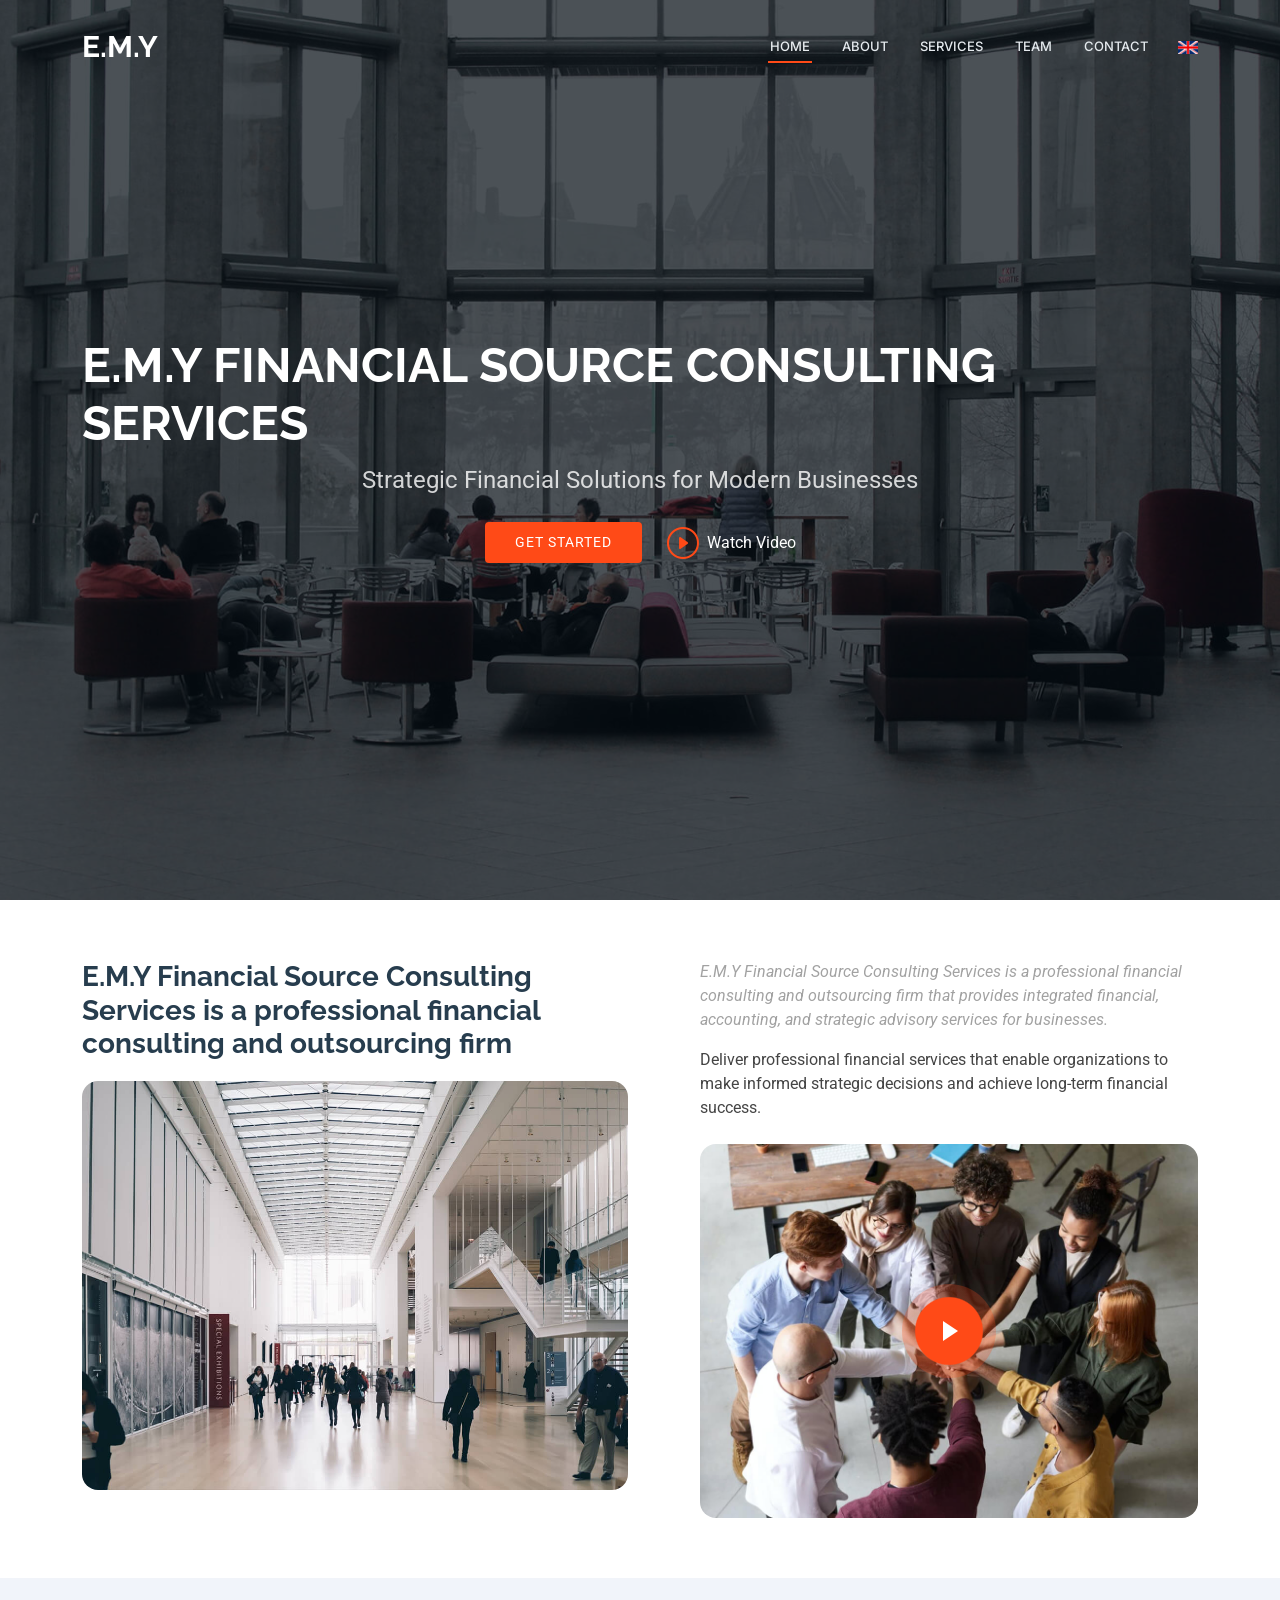
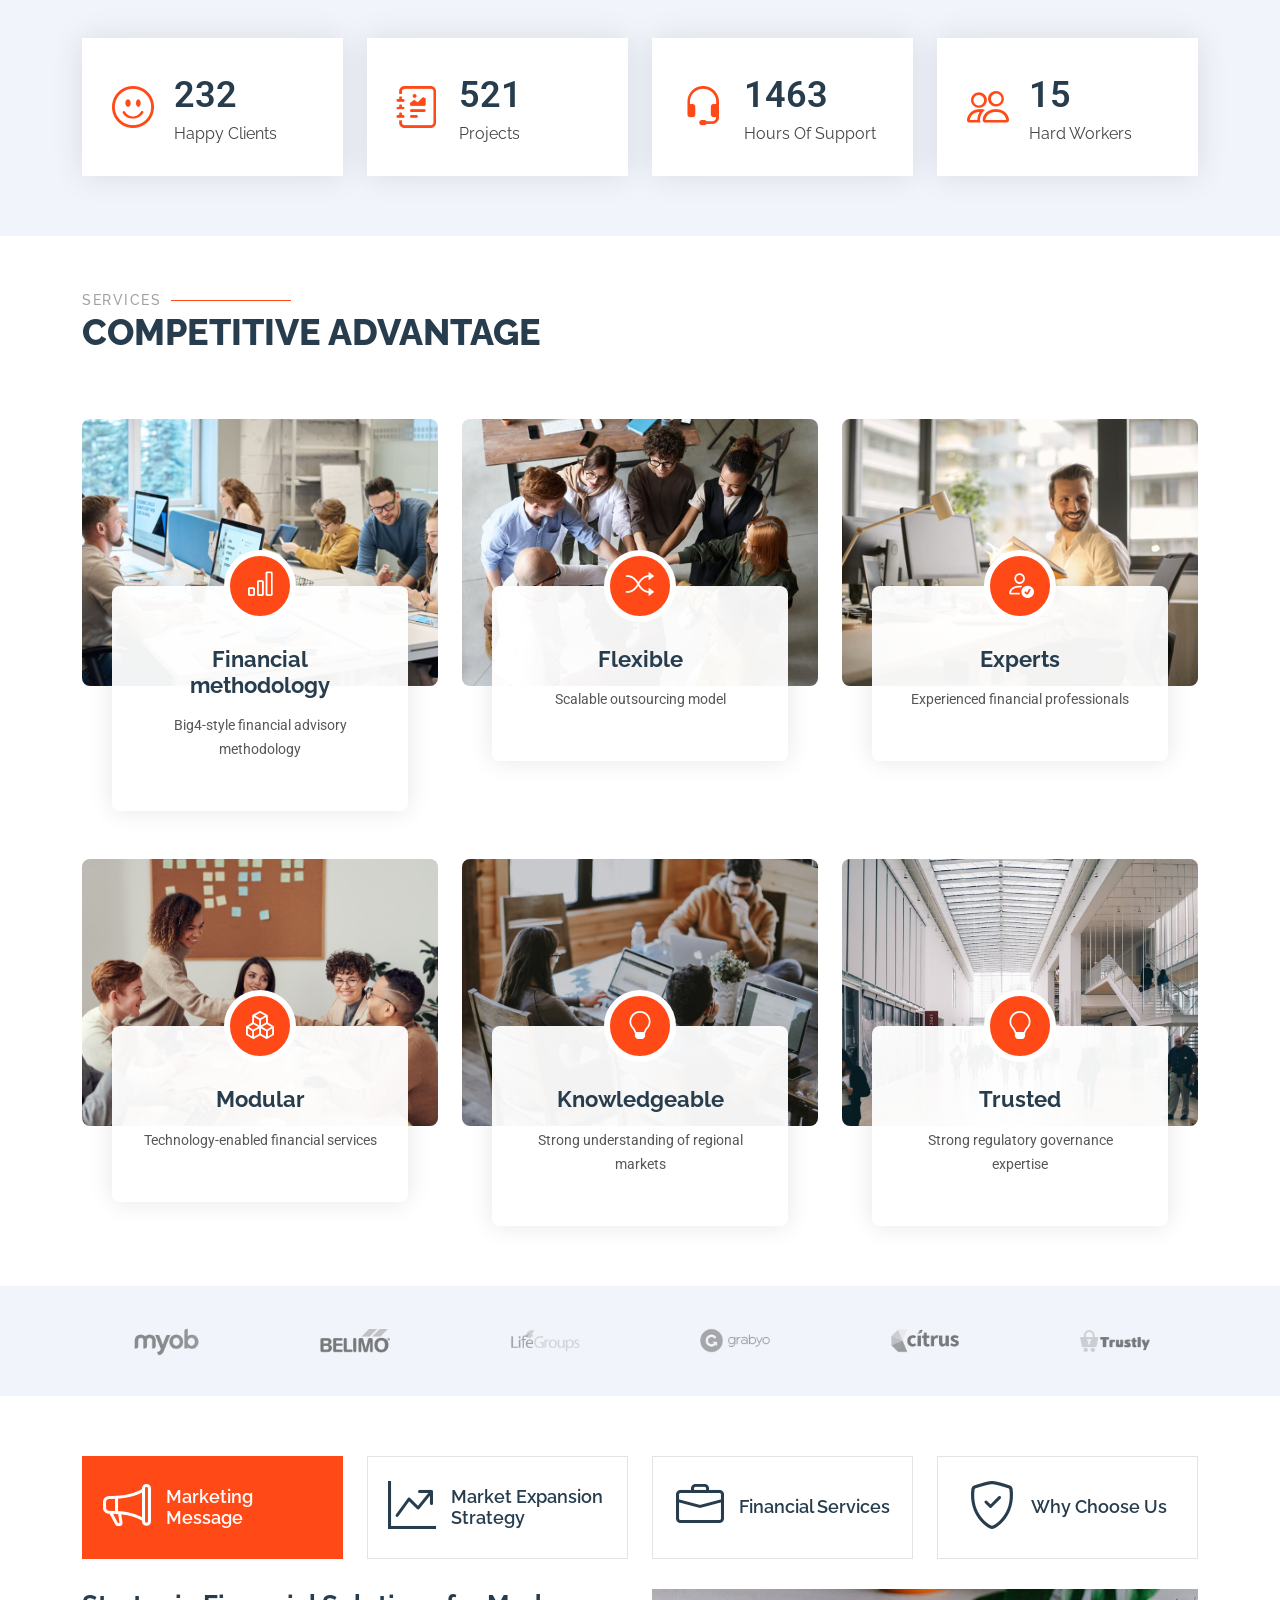
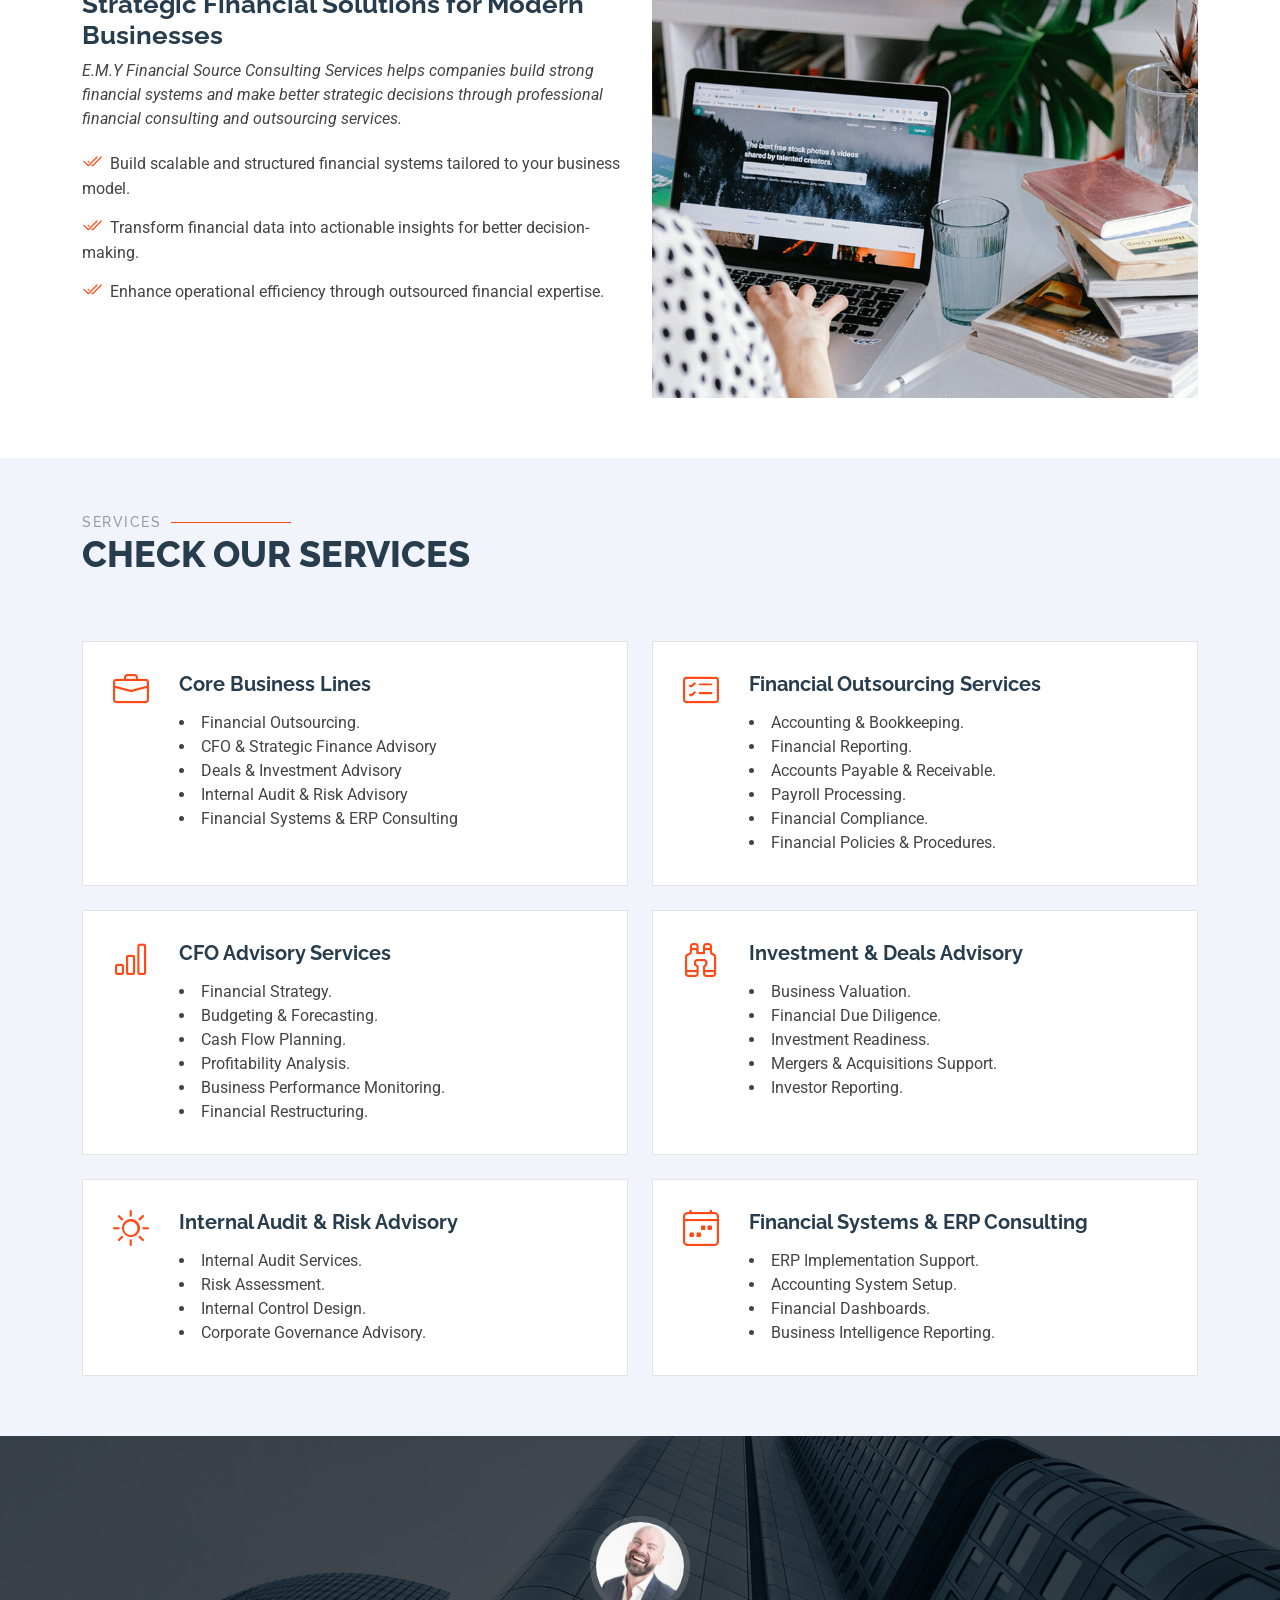
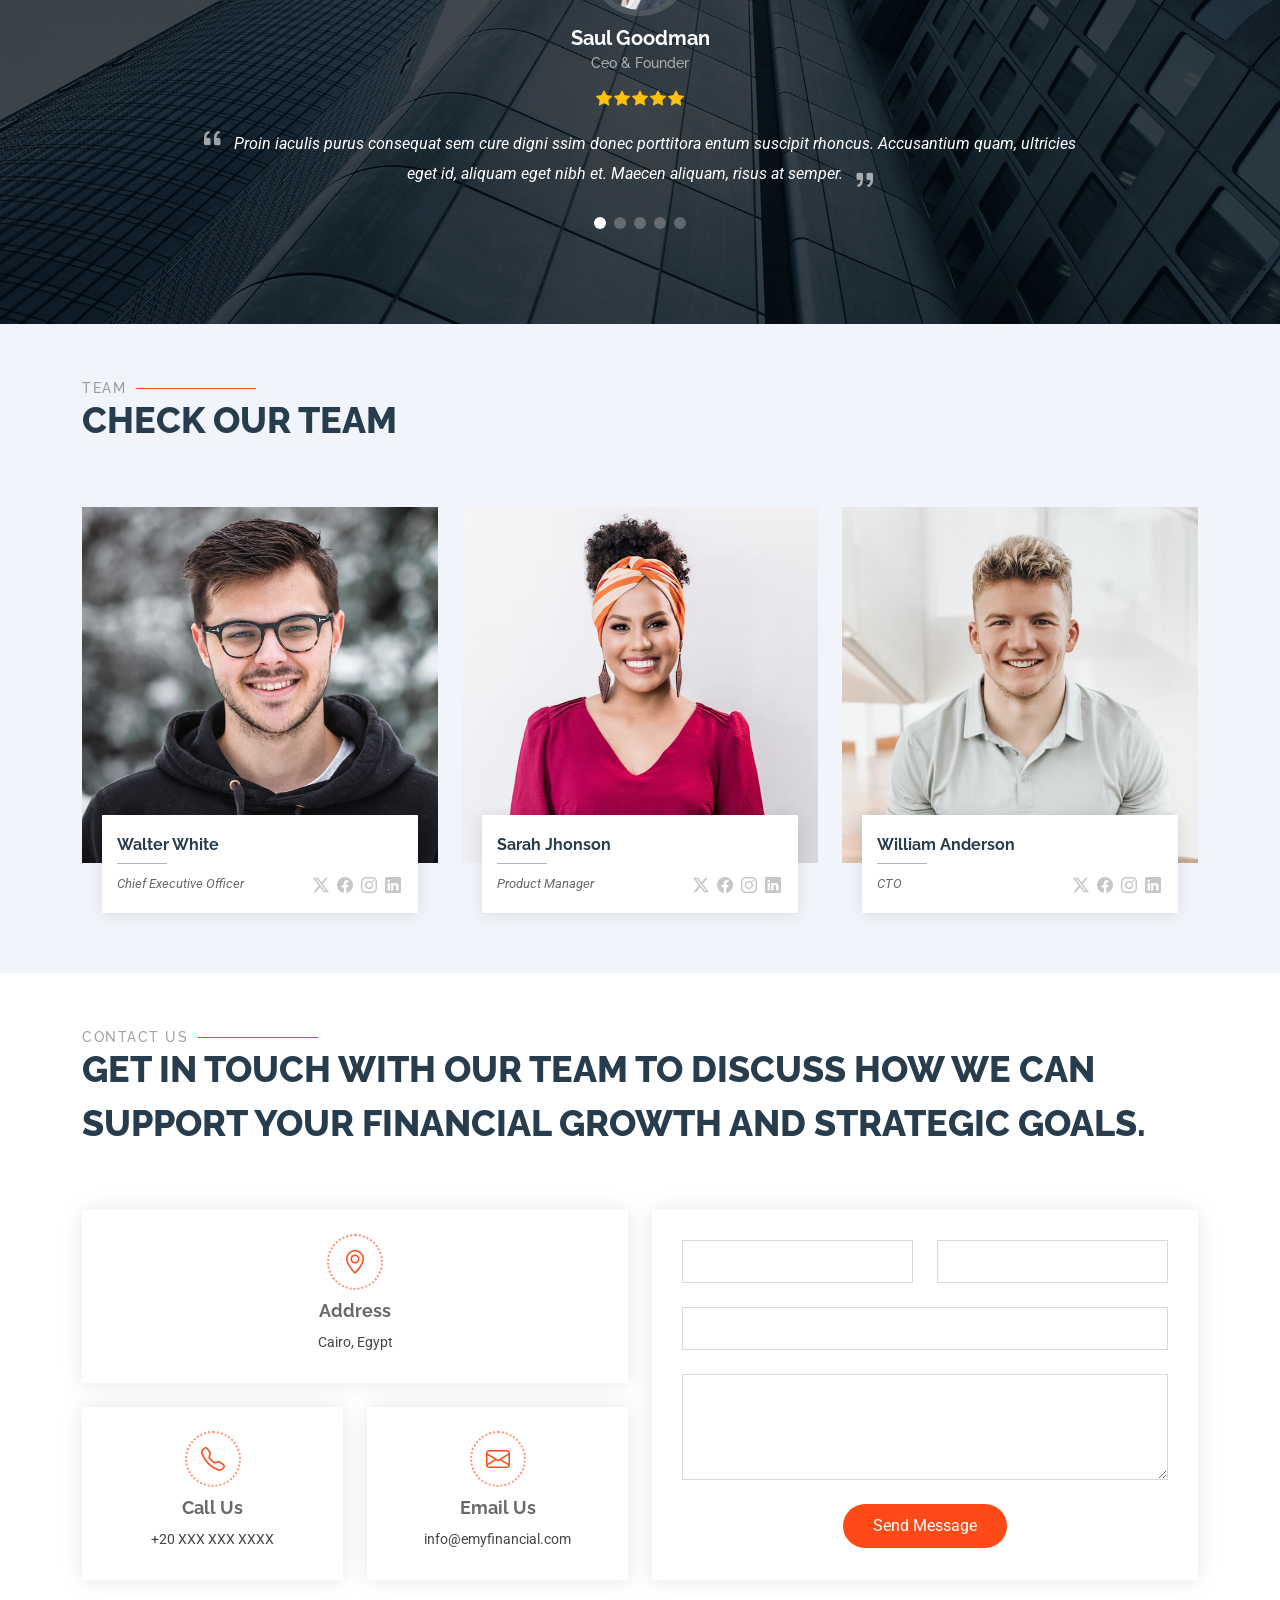
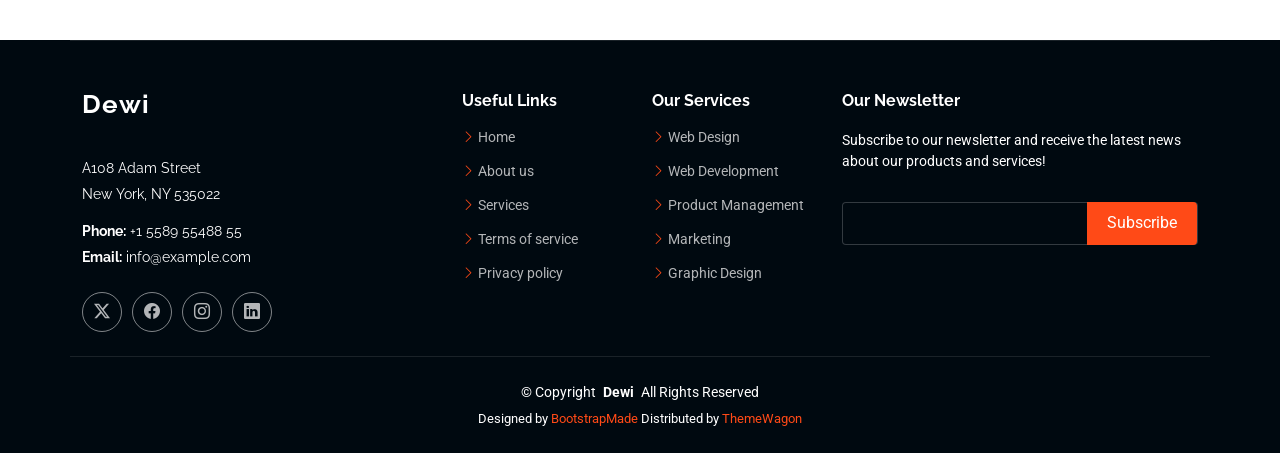
==== commit 8ccd83fb: "add contact us" ====
--- a/index.html
+++ b/index.html
@@ -341,149 +341,138 @@
 
     </section><!-- /Clients Section -->
 
-    <!-- Features Section -->
-    <section id="features" class="features section">
-
-      <div class="container">
-
-        <ul class="nav nav-tabs row  d-flex" data-aos="fade-up" data-aos-delay="100">
-          <li class="nav-item col-3">
-            <a class="nav-link active show" data-bs-toggle="tab" data-bs-target="#features-tab-1">
-              <i class="bi bi-binoculars"></i>
-              <h4 class="d-none d-lg-block">Modi sit est dela pireda nest</h4>
-            </a>
-          </li>
-          <li class="nav-item col-3">
-            <a class="nav-link" data-bs-toggle="tab" data-bs-target="#features-tab-2">
-              <i class="bi bi-box-seam"></i>
-              <h4 class="d-none d-lg-block">Unde praesenti mara setra le</h4>
-            </a>
-          </li>
-          <li class="nav-item col-3">
-            <a class="nav-link" data-bs-toggle="tab" data-bs-target="#features-tab-3">
-              <i class="bi bi-brightness-high"></i>
-              <h4 class="d-none d-lg-block">Pariatur explica nitro dela</h4>
-            </a>
-          </li>
-          <li class="nav-item col-3">
-            <a class="nav-link" data-bs-toggle="tab" data-bs-target="#features-tab-4">
-              <i class="bi bi-command"></i>
-              <h4 class="d-none d-lg-block">Nostrum qui dile node</h4>
-            </a>
-          </li>
-        </ul><!-- End Tab Nav -->
-
-        <div class="tab-content" data-aos="fade-up" data-aos-delay="200">
-
-          <div class="tab-pane fade active show" id="features-tab-1">
-            <div class="row">
-              <div class="col-lg-6 order-2 order-lg-1 mt-3 mt-lg-0">
-                <h3 data-i18n="key1"></h3>
-                <p class="fst-italic">
-                  Lorem ipsum dolor sit amet, consectetur adipiscing elit, sed do eiusmod tempor incididunt ut labore et dolore
-                  magna aliqua.
-                </p>
-                <ul>
-                  <li><i class="bi bi-check2-all"></i>
-                    <spab>Ullamco laboris nisi ut aliquip ex ea commodo consequat.</spab>
-                  </li>
-                  <li><i class="bi bi-check2-all"></i> <span>Duis aute irure dolor in reprehenderit in voluptate velit</span>.</li>
-                  <li><i class="bi bi-check2-all"></i> <span>Ullamco laboris nisi ut aliquip ex ea commodo consequat. Duis aute irure dolor in reprehenderit in voluptate trideta storacalaperda mastiro dolore eu fugiat nulla pariatur.</span></li>
-                </ul>
-                <p>
-                  Ullamco laboris nisi ut aliquip ex ea commodo consequat. Duis aute irure dolor in reprehenderit in voluptate
-                  velit esse cillum dolore eu fugiat nulla pariatur. Excepteur sint occaecat cupidatat non proident, sunt in
-                  culpa qui officia deserunt mollit anim id est laborum
-                </p>
-              </div>
-              <div class="col-lg-6 order-1 order-lg-2 text-center">
-                <img src="assets/img/working-1.jpg" alt="" class="img-fluid">
-              </div>
-            </div>
-          </div><!-- End Tab Content Item -->
-
-          <div class="tab-pane fade" id="features-tab-2">
-            <div class="row">
-              <div class="col-lg-6 order-2 order-lg-1 mt-3 mt-lg-0">
-                <h3>Neque exercitationem debitis soluta quos debitis quo mollitia officia est</h3>
-                <p>
-                  Ullamco laboris nisi ut aliquip ex ea commodo consequat. Duis aute irure dolor in reprehenderit in voluptate
-                  velit esse cillum dolore eu fugiat nulla pariatur. Excepteur sint occaecat cupidatat non proident, sunt in
-                  culpa qui officia deserunt mollit anim id est laborum
-                </p>
-                <p class="fst-italic">
-                  Lorem ipsum dolor sit amet, consectetur adipiscing elit, sed do eiusmod tempor incididunt ut labore et dolore
-                  magna aliqua.
-                </p>
-                <ul>
-                  <li><i class="bi bi-check2-all"></i> <span>Ullamco laboris nisi ut aliquip ex ea commodo consequat.</span></li>
-                  <li><i class="bi bi-check2-all"></i> <span>Duis aute irure dolor in reprehenderit in voluptate velit.</span></li>
-                  <li><i class="bi bi-check2-all"></i> <span>Provident mollitia neque rerum asperiores dolores quos qui a. Ipsum neque dolor voluptate nisi sed.</span></li>
-                  <li><i class="bi bi-check2-all"></i> <span>Ullamco laboris nisi ut aliquip ex ea commodo consequat. Duis aute irure dolor in reprehenderit in voluptate trideta storacalaperda mastiro dolore eu fugiat nulla pariatur.</span></li>
-                </ul>
-              </div>
-              <div class="col-lg-6 order-1 order-lg-2 text-center">
-                <img src="assets/img/working-2.jpg" alt="" class="img-fluid">
-              </div>
-            </div>
-          </div><!-- End Tab Content Item -->
-
-          <div class="tab-pane fade" id="features-tab-3">
-            <div class="row">
-              <div class="col-lg-6 order-2 order-lg-1 mt-3 mt-lg-0">
-                <h3>Voluptatibus commodi ut accusamus ea repudiandae ut autem dolor ut assumenda</h3>
-                <p>
-                  Ullamco laboris nisi ut aliquip ex ea commodo consequat. Duis aute irure dolor in reprehenderit in voluptate
-                  velit esse cillum dolore eu fugiat nulla pariatur. Excepteur sint occaecat cupidatat non proident, sunt in
-                  culpa qui officia deserunt mollit anim id est laborum
-                </p>
-                <ul>
-                  <li><i class="bi bi-check2-all"></i> <span>Ullamco laboris nisi ut aliquip ex ea commodo consequat.</span></li>
-                  <li><i class="bi bi-check2-all"></i> <span>Duis aute irure dolor in reprehenderit in voluptate velit.</span></li>
-                  <li><i class="bi bi-check2-all"></i> <span>Provident mollitia neque rerum asperiores dolores quos qui a. Ipsum neque dolor voluptate nisi sed.</span></li>
-                </ul>
-                <p class="fst-italic">
-                  Lorem ipsum dolor sit amet, consectetur adipiscing elit, sed do eiusmod tempor incididunt ut labore et dolore
-                  magna aliqua.
-                </p>
-              </div>
-              <div class="col-lg-6 order-1 order-lg-2 text-center">
-                <img src="assets/img/working-3.jpg" alt="" class="img-fluid">
-              </div>
-            </div>
-          </div><!-- End Tab Content Item -->
-
-          <div class="tab-pane fade" id="features-tab-4">
-            <div class="row">
-              <div class="col-lg-6 order-2 order-lg-1 mt-3 mt-lg-0">
-                <h3>Omnis fugiat ea explicabo sunt dolorum asperiores sequi inventore rerum</h3>
-                <p>
-                  Ullamco laboris nisi ut aliquip ex ea commodo consequat. Duis aute irure dolor in reprehenderit in voluptate
-                  velit esse cillum dolore eu fugiat nulla pariatur. Excepteur sint occaecat cupidatat non proident, sunt in
-                  culpa qui officia deserunt mollit anim id est laborum
-                </p>
-                <p class="fst-italic">
-                  Lorem ipsum dolor sit amet, consectetur adipiscing elit, sed do eiusmod tempor incididunt ut labore et dolore
-                  magna aliqua.
-                </p>
-                <ul>
-                  <li><i class="bi bi-check2-all"></i> <span>Ullamco laboris nisi ut aliquip ex ea commodo consequat.</span></li>
-                  <li><i class="bi bi-check2-all"></i> <span>Duis aute irure dolor in reprehenderit in voluptate velit.</span></li>
-                  <li><i class="bi bi-check2-all"></i> <span>Ullamco laboris nisi ut aliquip ex ea commodo consequat. Duis aute irure dolor in reprehenderit in voluptate trideta storacalaperda mastiro dolore eu fugiat nulla pariatur.</span></li>
-                </ul>
-              </div>
-              <div class="col-lg-6 order-1 order-lg-2 text-center">
-                <img src="assets/img/working-4.jpg" alt="" class="img-fluid">
-              </div>
-            </div>
-          </div><!-- End Tab Content Item -->
-
-        </div>
-
-      </div>
-
-    </section><!-- /Features Section -->
-
+<section id="features" class="features section">
+
+  <div class="container">
+
+    <!-- Tabs -->
+    <ul class="nav nav-tabs row d-flex" data-aos="fade-up" data-aos-delay="100">
+      
+      <li class="nav-item col-3">
+        <a class="nav-link active show" data-bs-toggle="tab" data-bs-target="#features-tab-1">
+          <i class="bi bi-megaphone"></i>
+          <h4 class="d-none d-lg-block" data-i18n="marketingMessage"></h4>
+        </a>
+      </li>
+
+      <li class="nav-item col-3">
+        <a class="nav-link" data-bs-toggle="tab" data-bs-target="#features-tab-2">
+          <i class="bi bi-graph-up-arrow"></i>
+          <h4 class="d-none d-lg-block" data-i18n="marketExpansion"></h4>
+        </a>
+      </li>
+
+      <li class="nav-item col-3">
+        <a class="nav-link" data-bs-toggle="tab" data-bs-target="#features-tab-3">
+          <i class="bi bi-briefcase"></i>
+          <h4 class="d-none d-lg-block" data-i18n="financialServices"></h4>
+        </a>
+      </li>
+
+      <li class="nav-item col-3">
+        <a class="nav-link" data-bs-toggle="tab" data-bs-target="#features-tab-4">
+          <i class="bi bi-shield-check"></i>
+          <h4 class="d-none d-lg-block" data-i18n="whyChooseUs"></h4>
+        </a>
+      </li>
+
+    </ul>
+    <!-- End Tabs -->
+
+    <div class="tab-content" data-aos="fade-up" data-aos-delay="200">
+
+      <!-- Tab 1 -->
+      <div class="tab-pane fade active show" id="features-tab-1">
+        <div class="row">
+          <div class="col-lg-6 order-2 order-lg-1 mt-3 mt-lg-0">
+            
+            <h3 data-i18n="marketingMessageTitle"></h3>
+            <p class="fst-italic" data-i18n="marketingMessageDesc"></p>
+
+            <ul>
+              <li><i class="bi bi-check2-all"></i> <span data-i18n="marketingPoint1"></span></li>
+              <li><i class="bi bi-check2-all"></i> <span data-i18n="marketingPoint2"></span></li>
+              <li><i class="bi bi-check2-all"></i> <span data-i18n="marketingPoint3"></span></li>
+            </ul>
+
+          </div>
+
+          <div class="col-lg-6 order-1 order-lg-2 text-center">
+            <img src="assets/img/working-1.jpg" alt="" class="img-fluid">
+          </div>
+        </div>
+      </div>
+
+      <!-- Tab 2 -->
+      <div class="tab-pane fade" id="features-tab-2">
+        <div class="row">
+          <div class="col-lg-6 order-2 order-lg-1 mt-3 mt-lg-0">
+            
+            <h3 data-i18n="marketExpansionTitle"></h3>
+
+            <ul>
+              <li><i class="bi bi-check2-all"></i> <span data-i18n="marketExpansionDesc1"></span></li>
+              <li><i class="bi bi-check2-all"></i> <span data-i18n="marketExpansionDesc2"></span></li>
+              <li><i class="bi bi-check2-all"></i> <span data-i18n="marketExpansionDesc3"></span></li>
+            </ul>
+
+          </div>
+
+          <div class="col-lg-6 order-1 order-lg-2 text-center">
+            <img src="assets/img/working-2.jpg" alt="" class="img-fluid">
+          </div>
+        </div>
+      </div>
+
+      <!-- Tab 3 -->
+      <div class="tab-pane fade" id="features-tab-3">
+        <div class="row">
+          <div class="col-lg-6 order-2 order-lg-1 mt-3 mt-lg-0">
+            
+            <h3 data-i18n="financialServicesTitle"></h3>
+            <p data-i18n="financialServicesDesc"></p>
+
+            <ul>
+              <li><i class="bi bi-check2-all"></i> <span data-i18n="financialPoint1"></span></li>
+              <li><i class="bi bi-check2-all"></i> <span data-i18n="financialPoint2"></span></li>
+              <li><i class="bi bi-check2-all"></i> <span data-i18n="financialPoint3"></span></li>
+            </ul>
+
+          </div>
+
+          <div class="col-lg-6 order-1 order-lg-2 text-center">
+            <img src="assets/img/working-3.jpg" alt="" class="img-fluid">
+          </div>
+        </div>
+      </div>
+
+      <!-- Tab 4 -->
+      <div class="tab-pane fade" id="features-tab-4">
+        <div class="row">
+          <div class="col-lg-6 order-2 order-lg-1 mt-3 mt-lg-0">
+            
+            <h3 data-i18n="whyChooseUsTitle"></h3>
+            <p class="fst-italic" data-i18n="whyChooseUsDesc"></p>
+
+            <ul>
+              <li><i class="bi bi-check2-all"></i> <span data-i18n="whyPoint1"></span></li>
+              <li><i class="bi bi-check2-all"></i> <span data-i18n="whyPoint2"></span></li>
+              <li><i class="bi bi-check2-all"></i> <span data-i18n="whyPoint3"></span></li>
+            </ul>
+
+          </div>
+
+          <div class="col-lg-6 order-1 order-lg-2 text-center">
+            <img src="assets/img/working-4.jpg" alt="" class="img-fluid">
+          </div>
+        </div>
+      </div>
+
+    </div>
+
+  </div>
+
+</section>
     <!-- Services 2 Section -->
     <section id="services-2" class="services-2 section light-background">
 
@@ -771,85 +760,87 @@
 
     </section><!-- /Team Section -->
 
-    <!-- Contact Section -->
-    <section id="contact" class="contact section">
-
-      <!-- Section Title -->
-      <div class="container section-title" data-aos="fade-up">
-        <h2>Contact</h2>
-        <p>Necessitatibus eius consequatur</p>
-      </div><!-- End Section Title -->
-
-      <div class="container" data-aos="fade-up" data-aos-delay="100">
-
+   <section id="contact" class="contact section">
+
+  <!-- Section Title -->
+  <div class="container section-title" data-aos="fade-up">
+    <h2 data-i18n="contactTitle"></h2>
+    <p data-i18n="contactSubtitle"></p>
+  </div>
+
+  <div class="container" data-aos="fade-up" data-aos-delay="100">
+
+    <div class="row gy-4">
+
+      <!-- Contact Info -->
+      <div class="col-lg-6">
         <div class="row gy-4">
-          <div class="col-lg-6 ">
-            <div class="row gy-4">
-
-              <div class="col-lg-12">
-                <div class="info-item d-flex flex-column justify-content-center align-items-center" data-aos="fade-up" data-aos-delay="200">
-                  <i class="bi bi-geo-alt"></i>
-                  <h3>Address</h3>
-                  <p>A108 Adam Street, New York, NY 535022</p>
-                </div>
-              </div><!-- End Info Item -->
-
-              <div class="col-md-6">
-                <div class="info-item d-flex flex-column justify-content-center align-items-center" data-aos="fade-up" data-aos-delay="300">
-                  <i class="bi bi-telephone"></i>
-                  <h3>Call Us</h3>
-                  <p>+1 5589 55488 55</p>
-                </div>
-              </div><!-- End Info Item -->
-
-              <div class="col-md-6">
-                <div class="info-item d-flex flex-column justify-content-center align-items-center" data-aos="fade-up" data-aos-delay="400">
-                  <i class="bi bi-envelope"></i>
-                  <h3>Email Us</h3>
-                  <p>info@example.com</p>
-                </div>
-              </div><!-- End Info Item -->
-
-            </div>
-          </div>
-
-          <div class="col-lg-6">
-            <form action="forms/send.php" method="post" class="php-email-form" data-aos="fade-up" data-aos-delay="500">
-              <div class="row gy-4">
-
-                <div class="col-md-6">
-                  <input type="text" name="name" class="form-control" placeholder="Your Name" required="">
-                </div>
-
-                <div class="col-md-6 ">
-                  <input type="email" class="form-control" name="email" placeholder="Your Email" required="">
-                </div>
-
-                <div class="col-md-12">
-                  <input type="text" class="form-control" name="subject" placeholder="Subject" required="">
-                </div>
-
-                <div class="col-md-12">
-                  <textarea class="form-control" name="message" rows="4" placeholder="Message" required=""></textarea>
-                </div>
-
-                <div class="col-md-12 text-center">
-                  <div class="loading">Loading</div>
-                  <div class="error-message"></div>
-                  <div class="sent-message">Your message has been sent. Thank you!</div>
-
-                  <button type="submit">Send Message</button>
-                </div>
-
-              </div>
-            </form>
-          </div><!-- End Contact Form -->
-
-        </div>
-
-      </div>
-
-    </section><!-- /Contact Section -->
+
+          <div class="col-lg-12">
+            <div class="info-item d-flex flex-column justify-content-center align-items-center">
+              <i class="bi bi-geo-alt"></i>
+              <h3 data-i18n="contactAddressTitle"></h3>
+              <p data-i18n="contactAddress"></p>
+            </div>
+          </div>
+
+          <div class="col-md-6">
+            <div class="info-item d-flex flex-column justify-content-center align-items-center">
+              <i class="bi bi-telephone"></i>
+              <h3 data-i18n="contactPhoneTitle"></h3>
+              <p data-i18n="contactPhone"></p>
+            </div>
+          </div>
+
+          <div class="col-md-6">
+            <div class="info-item d-flex flex-column justify-content-center align-items-center">
+              <i class="bi bi-envelope"></i>
+              <h3 data-i18n="contactEmailTitle"></h3>
+              <p data-i18n="contactEmail"></p>
+            </div>
+          </div>
+
+        </div>
+      </div>
+
+      <!-- Contact Form -->
+      <div class="col-lg-6">
+        <form action="forms/send.php" method="post" class="php-email-form">
+          <div class="row gy-4">
+
+            <div class="col-md-6">
+              <input type="text" name="name" class="form-control" data-i18n-placeholder="contactName" required>
+            </div>
+
+            <div class="col-md-6">
+              <input type="email" name="email" class="form-control" data-i18n-placeholder="contactEmailInput" required>
+            </div>
+
+            <div class="col-md-12">
+              <input type="text" name="subject" class="form-control" data-i18n-placeholder="contactSubject" required>
+            </div>
+
+            <div class="col-md-12">
+              <textarea name="message" rows="4" class="form-control" data-i18n-placeholder="contactMessage" required></textarea>
+            </div>
+
+            <div class="col-md-12 text-center">
+              <div class="loading" data-i18n="contactLoading"></div>
+              <div class="error-message"></div>
+              <div class="sent-message" data-i18n="contactSuccess"></div>
+
+              <button type="submit" data-i18n="contactSend"></button>
+            </div>
+
+          </div>
+        </form>
+      </div>
+
+    </div>
+
+  </div>
+
+</section>
 
   </main>
 
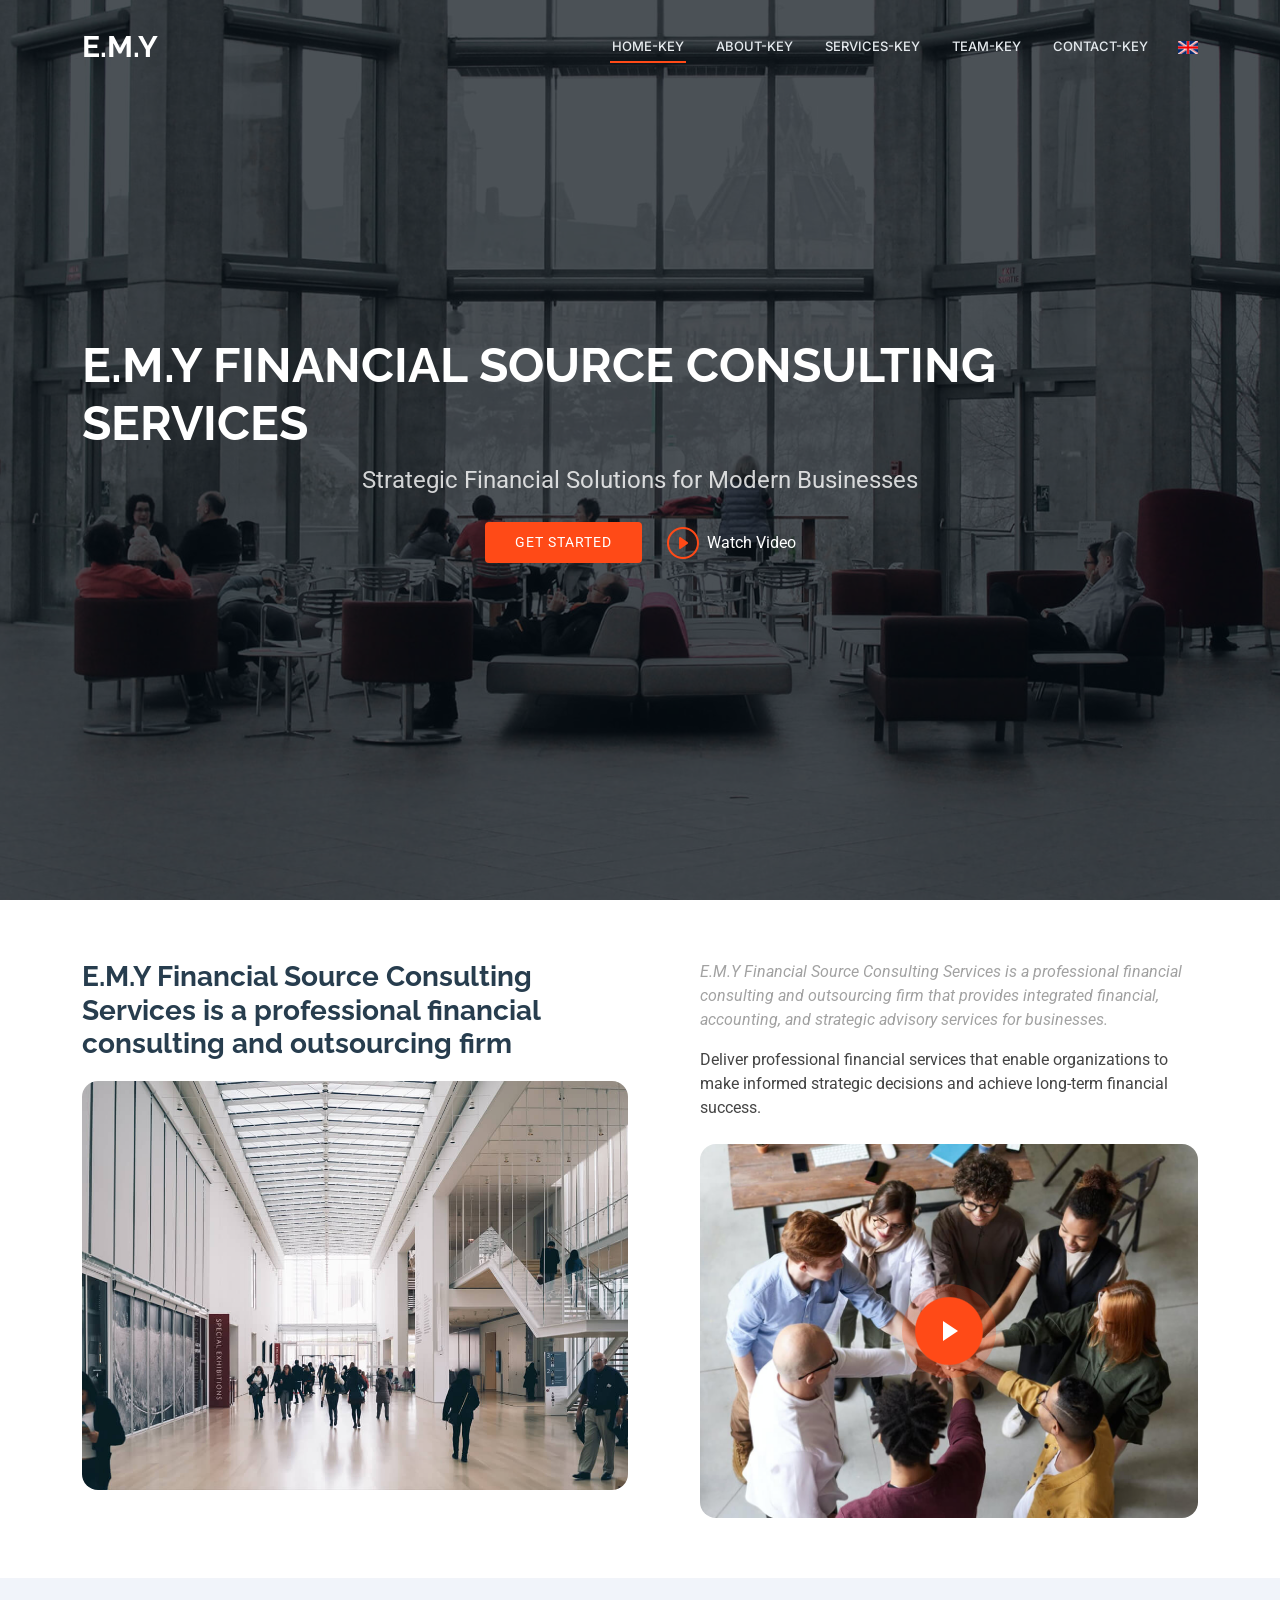
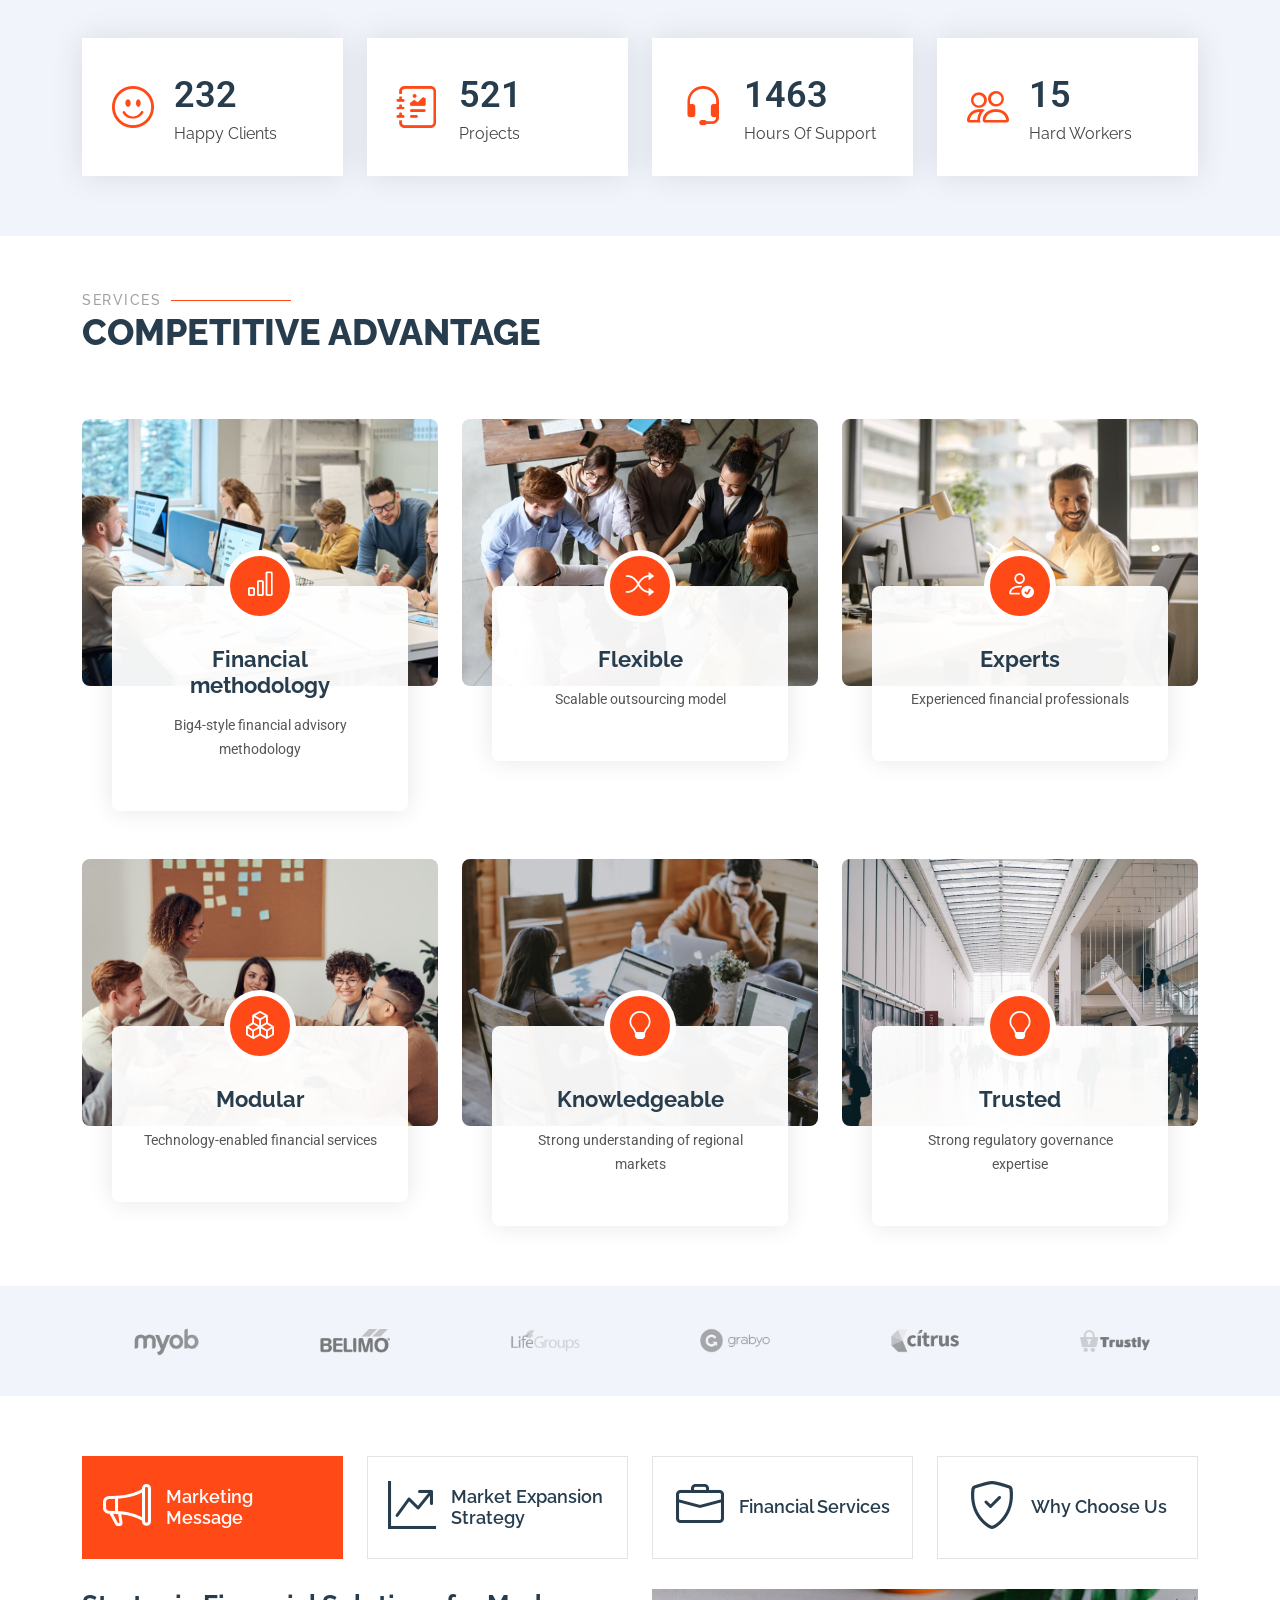
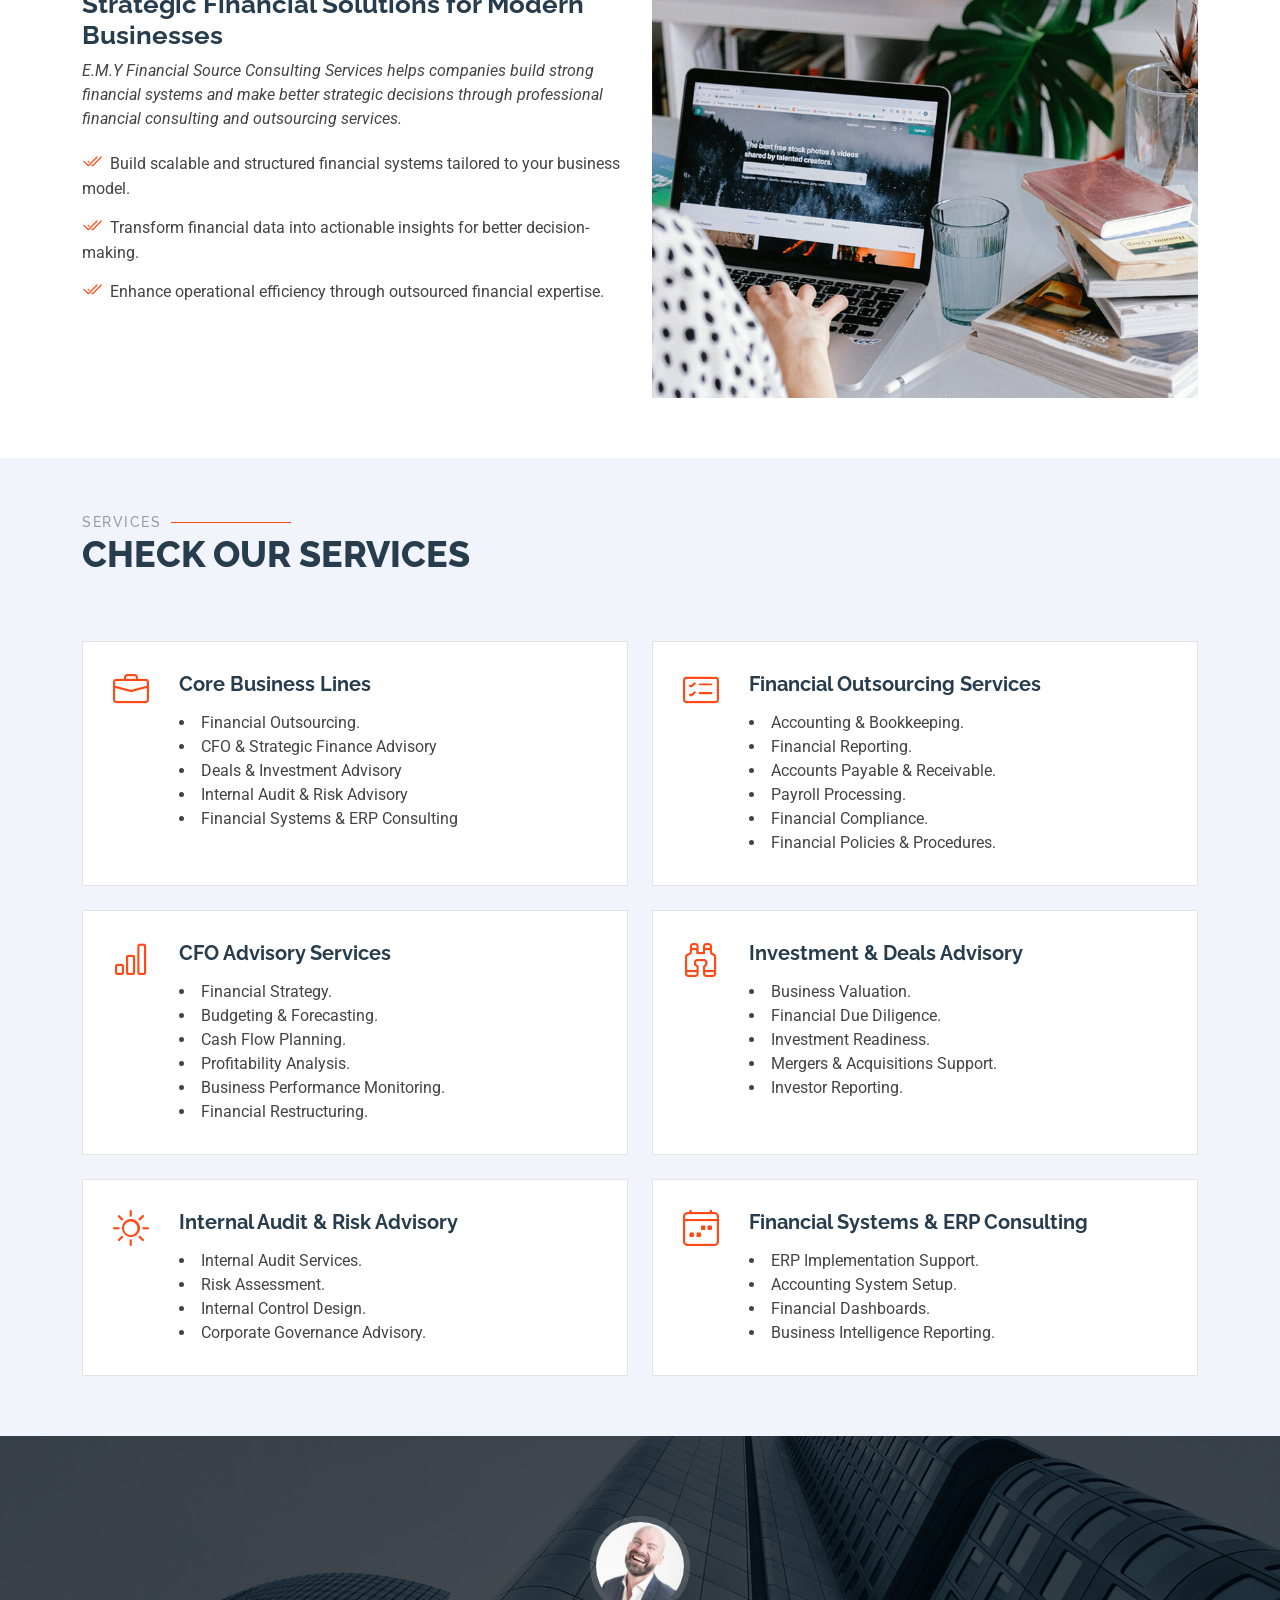
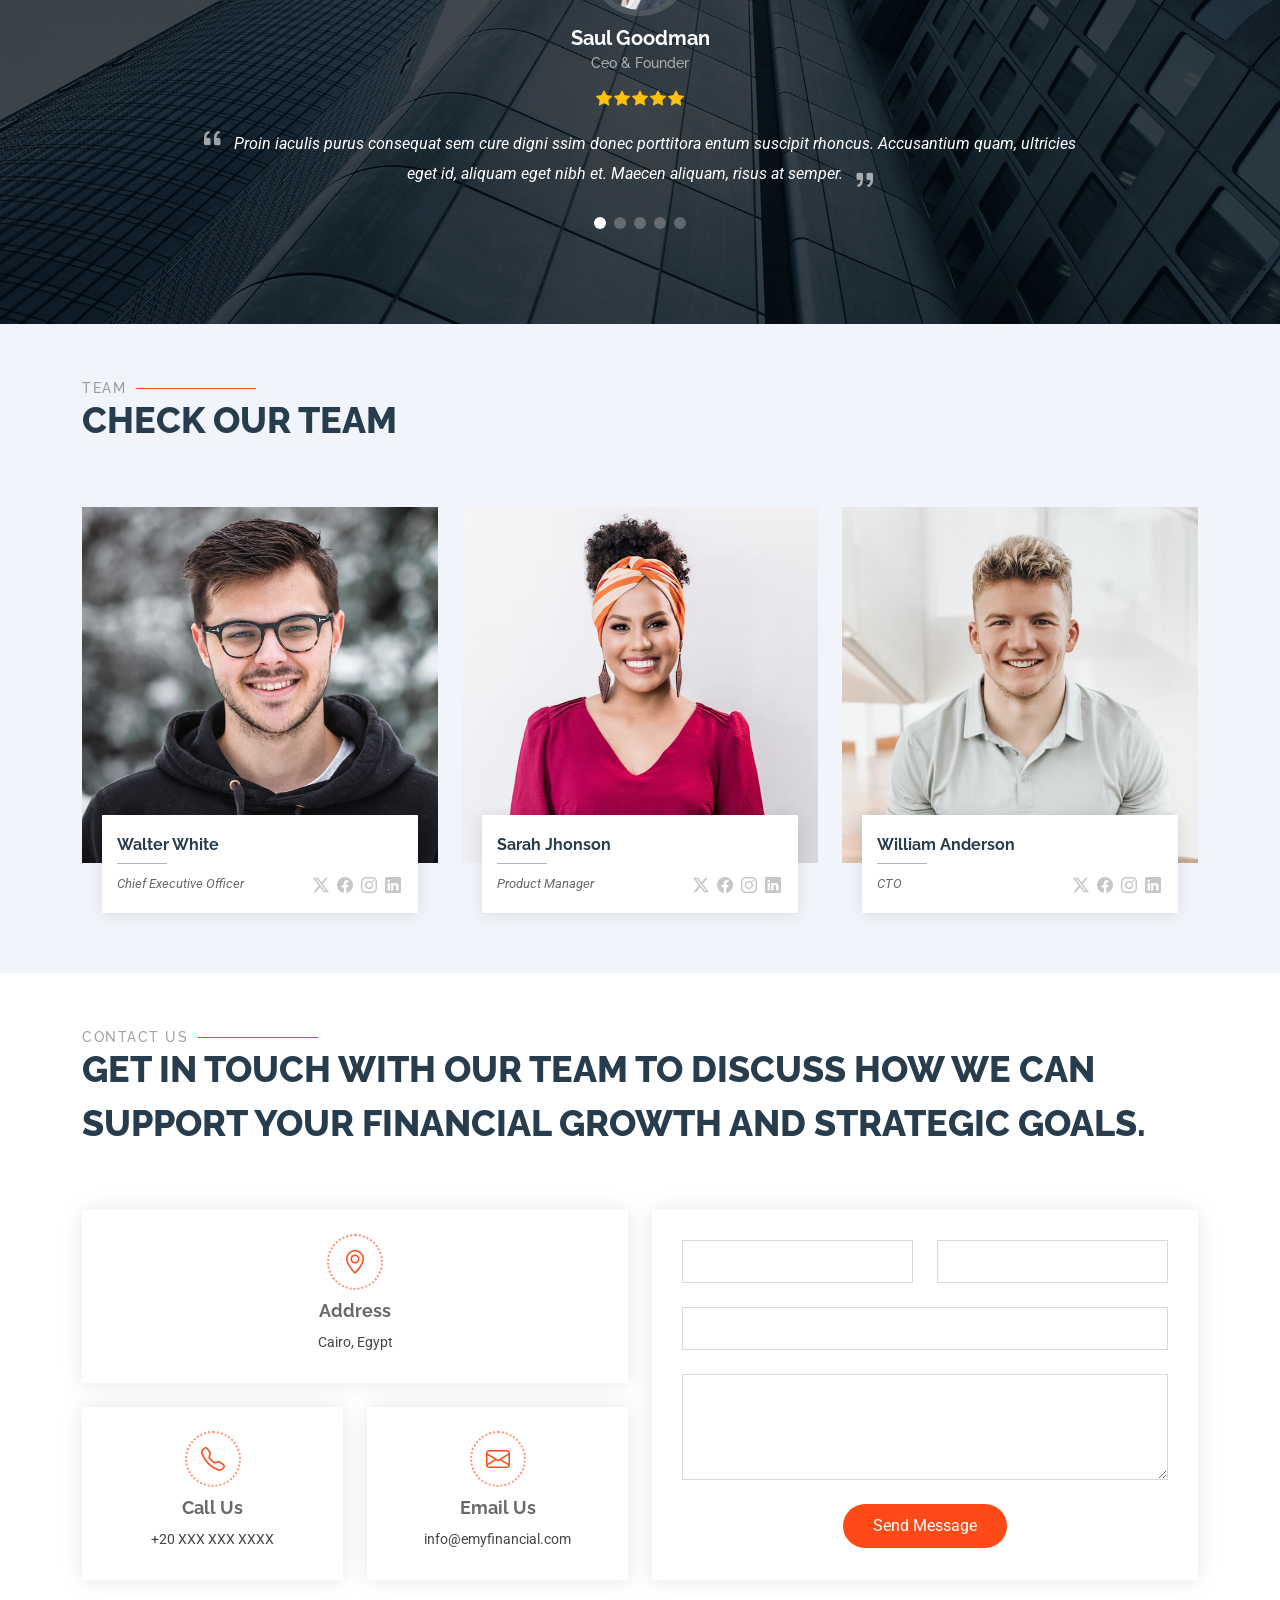
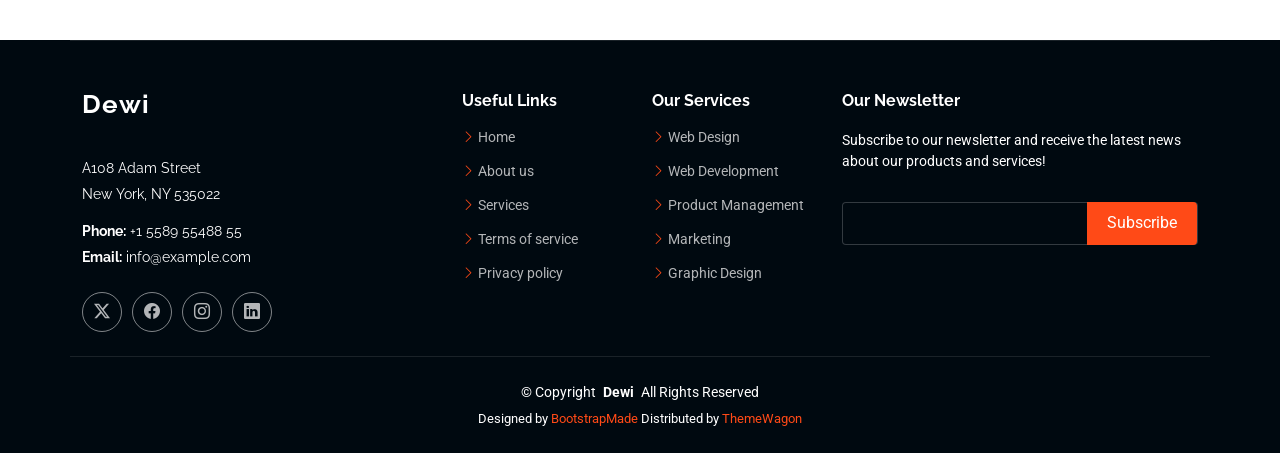
==== commit 9dcd9215: "Update nav menu" ====
--- a/index.html
+++ b/index.html
@@ -49,12 +49,12 @@
 
       <nav id="navmenu" class="navmenu">
         <ul>
-          <li><a href="#hero" class="active">Home</a></li>
-          <li><a href="#about">About</a></li>
-          <li><a href="#services">Services</a></li>
-          <li><a href="#team">Team</a></li>
+          <li><a href="#hero" data-i18n="Home-key" class="active"></a></li>
+          <li><a href="#about" data-i18n="About-key"></a></li>
+          <li><a href="#services" data-i18n="Services-key"></a></li>
+          <li><a href="#team" data-i18n="Team-key"></a></li>
         
-          <li><a href="#contact">Contact</a></li>
+          <li><a href="#contact" data-i18n="Contact-key">Contact US</a></li>
           <li class="dropdown">
             <span id="current-lang">
               <img src="assets/img/flags/uk.png" width="20">
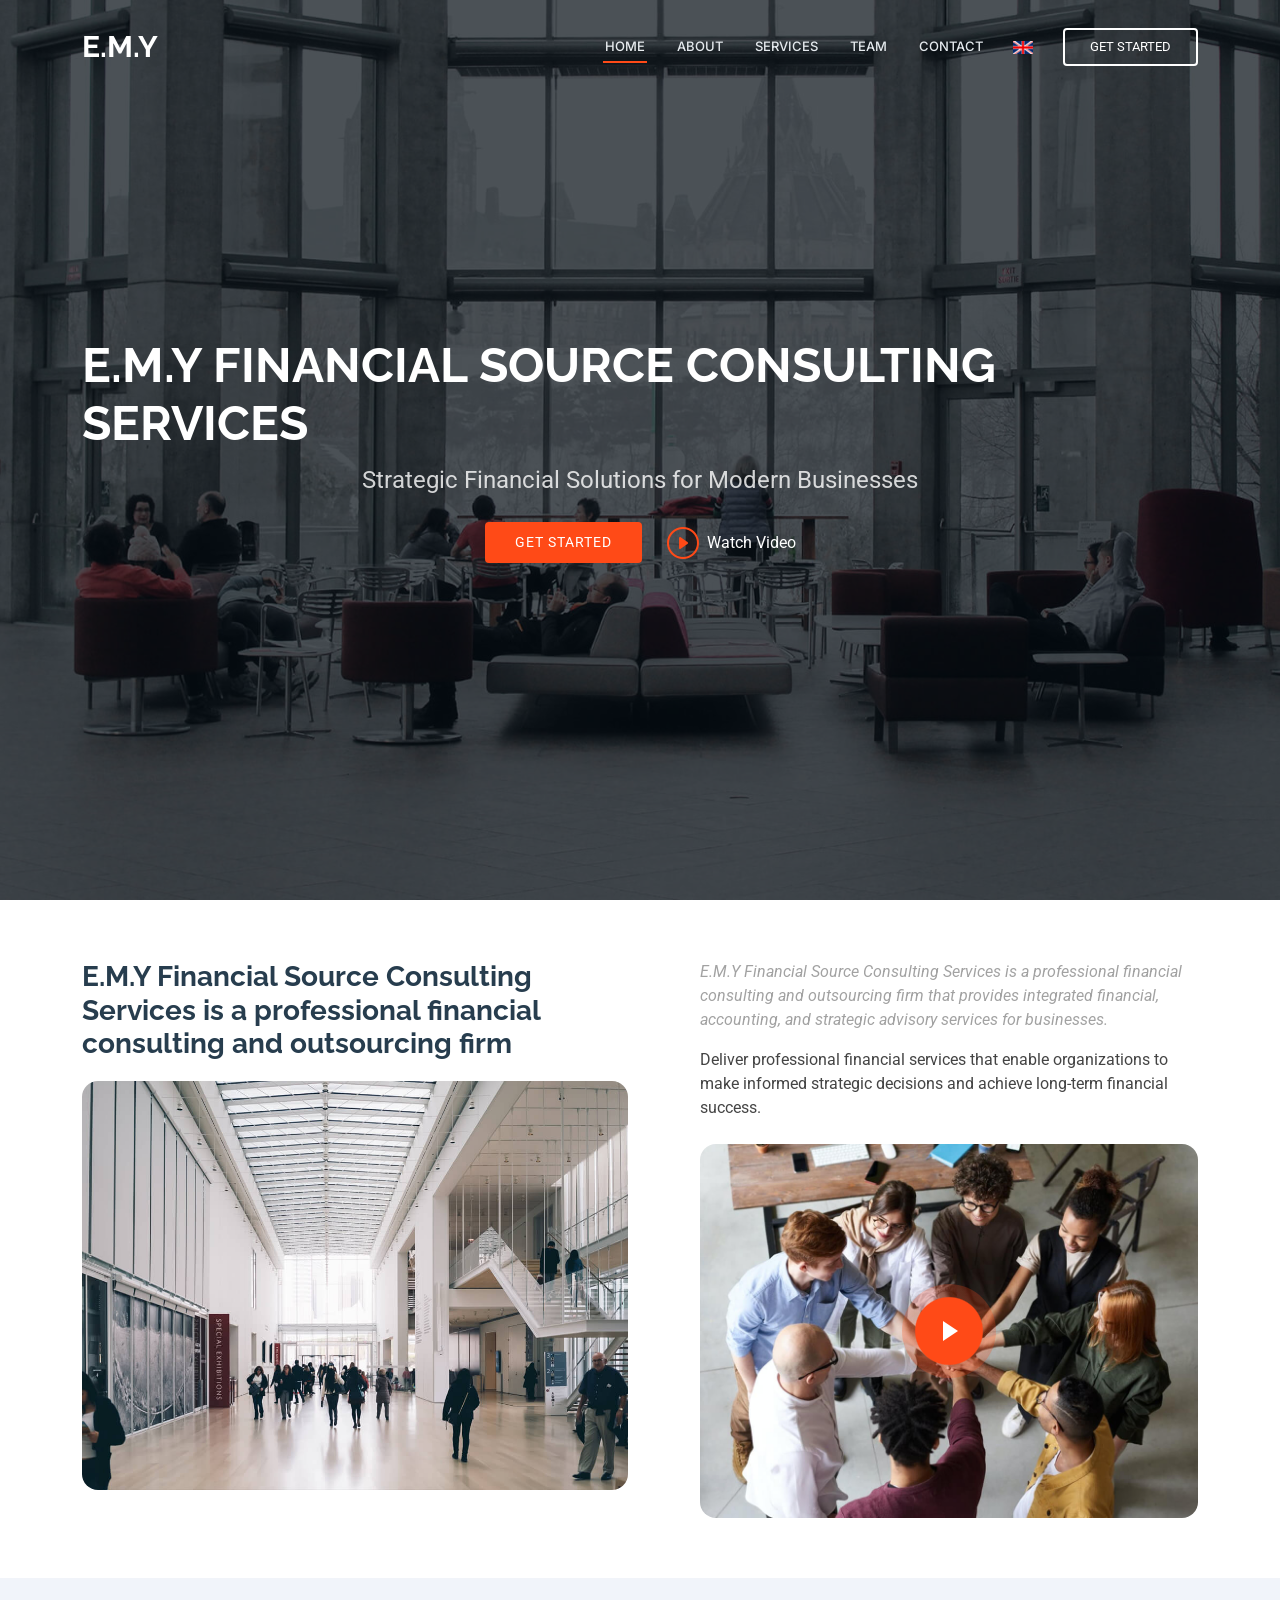
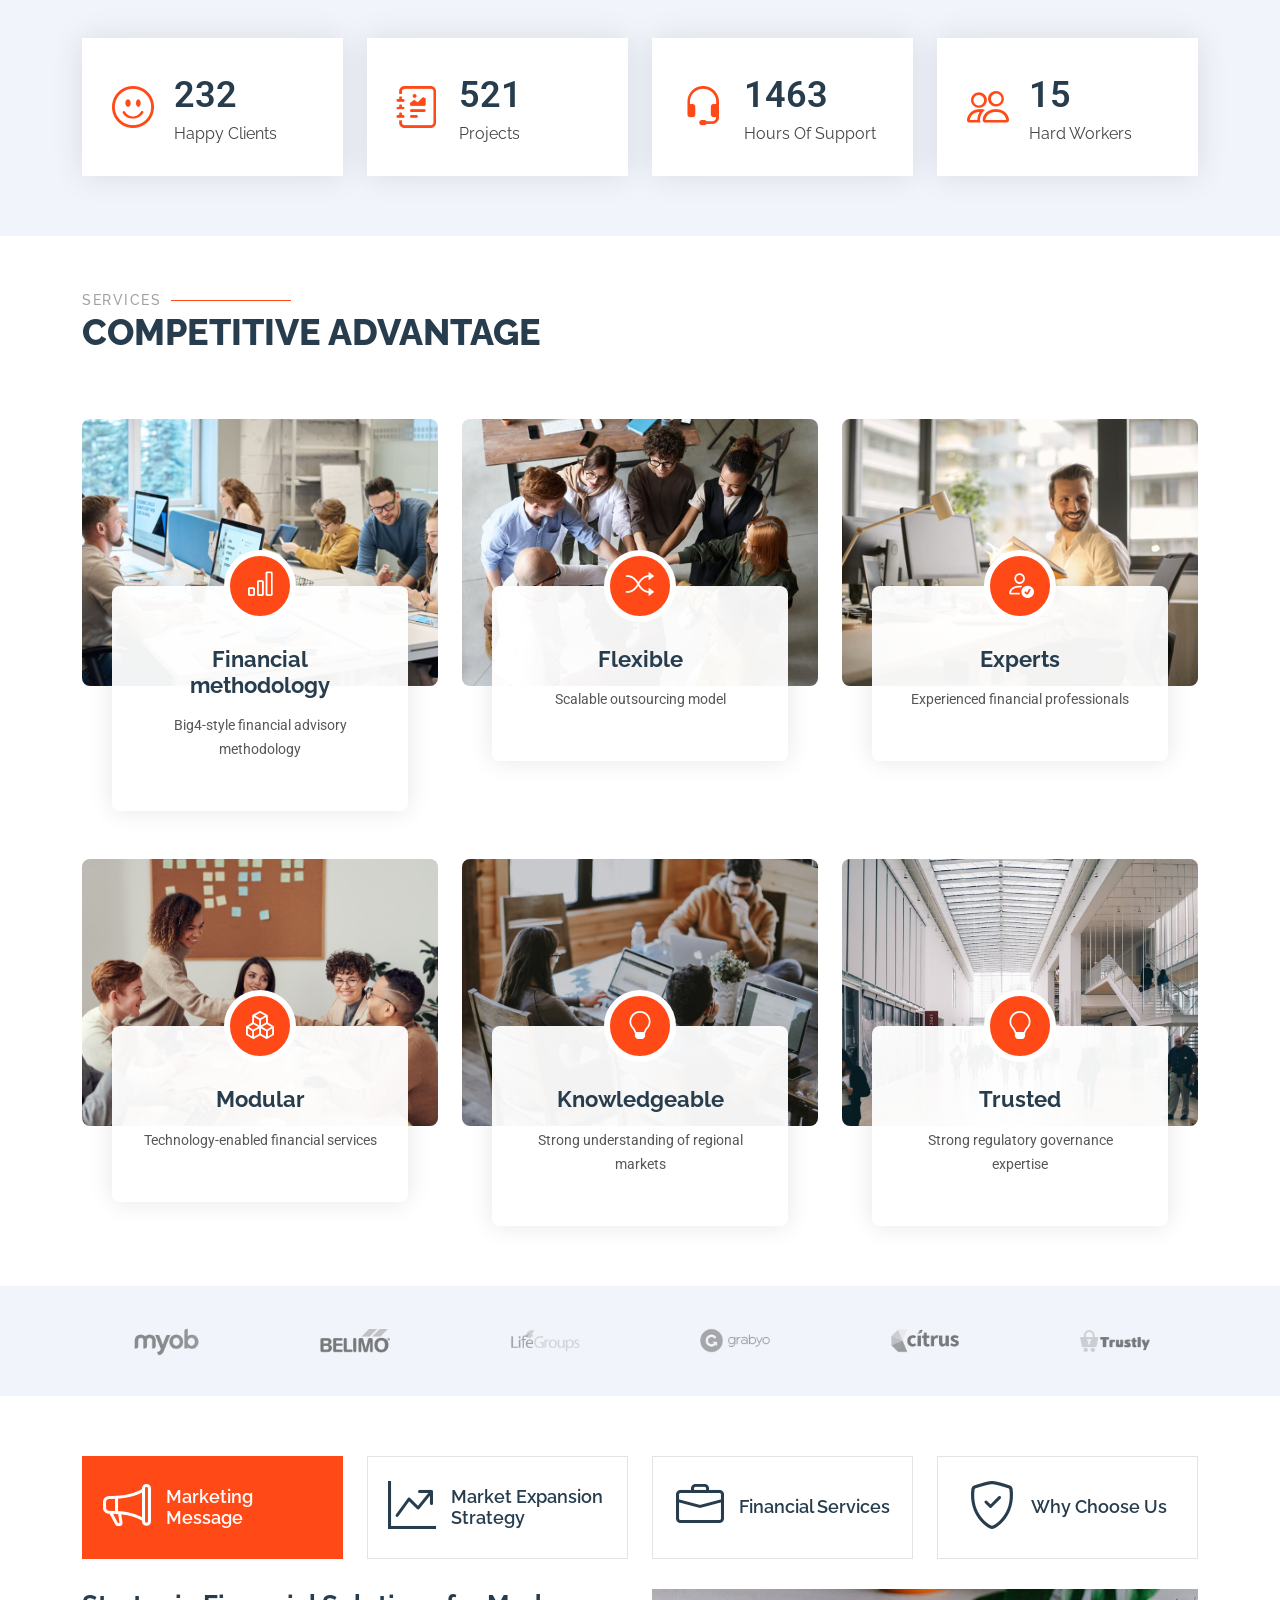
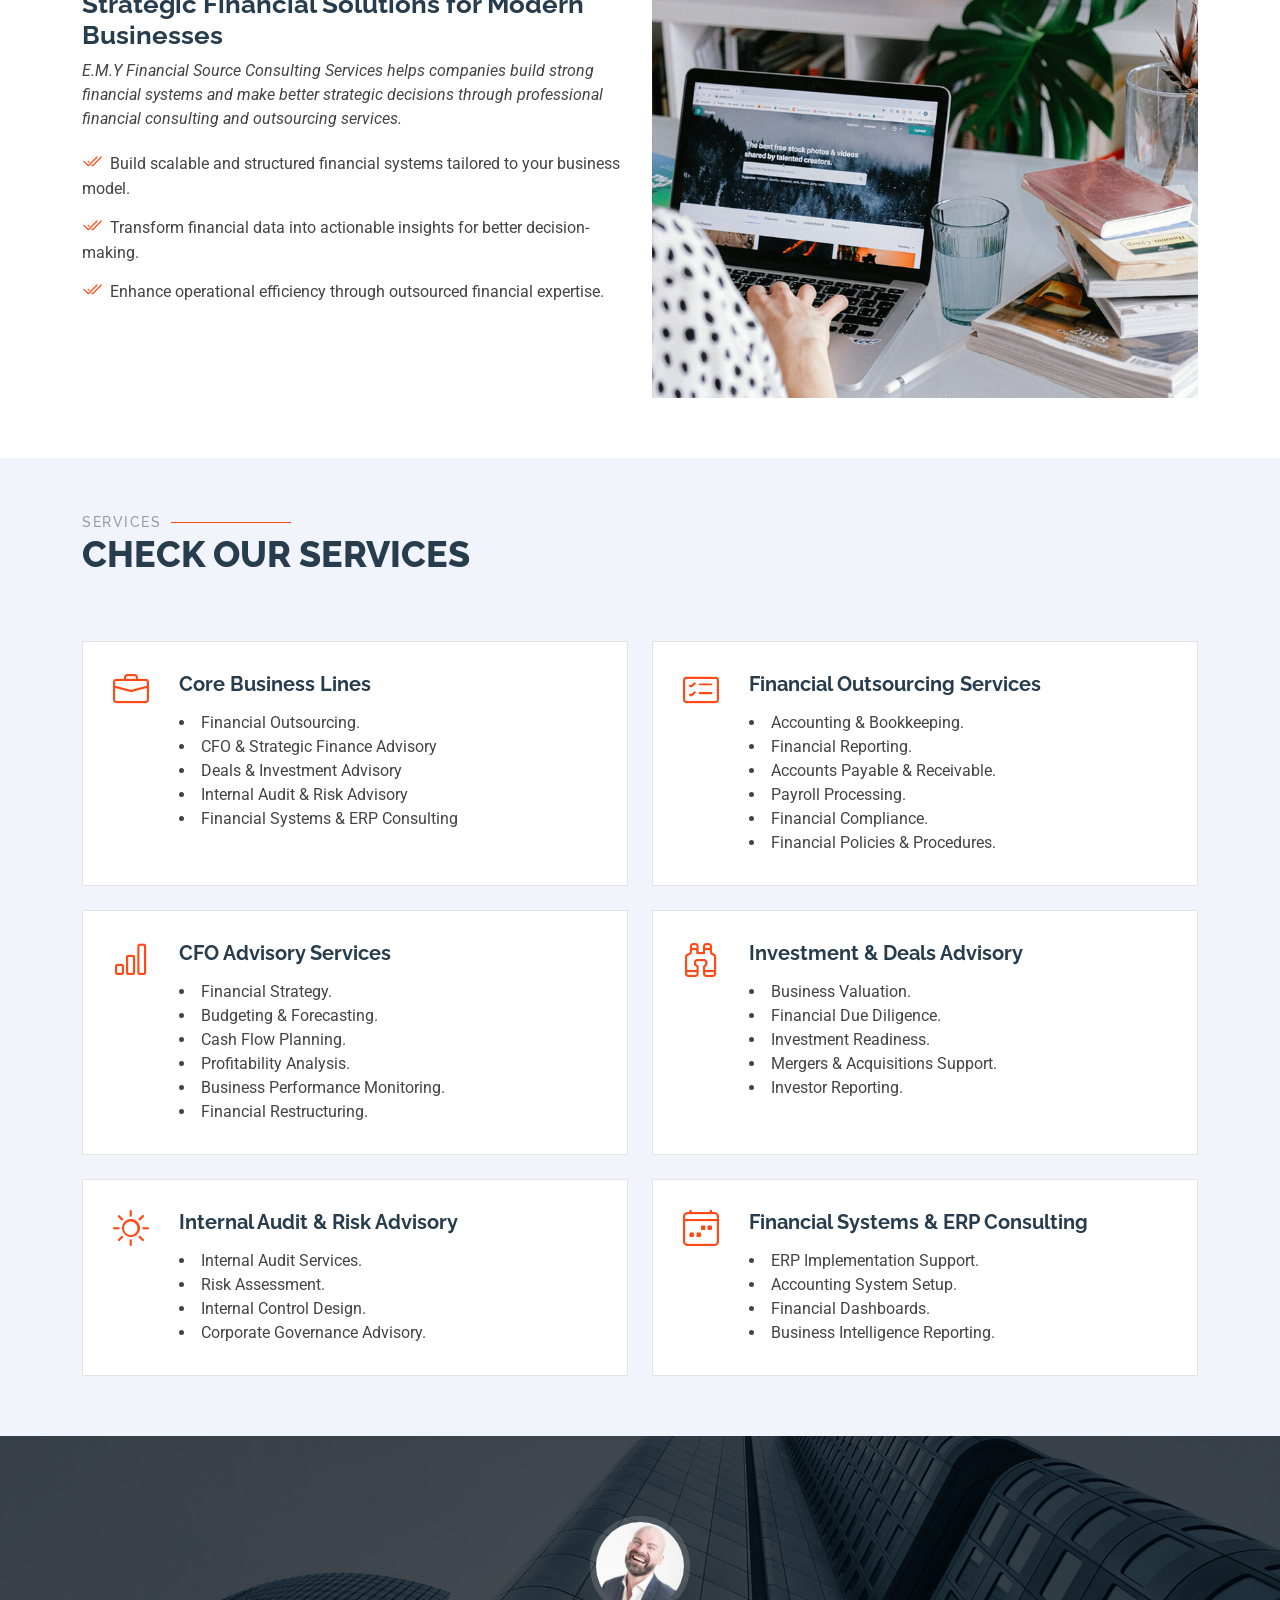
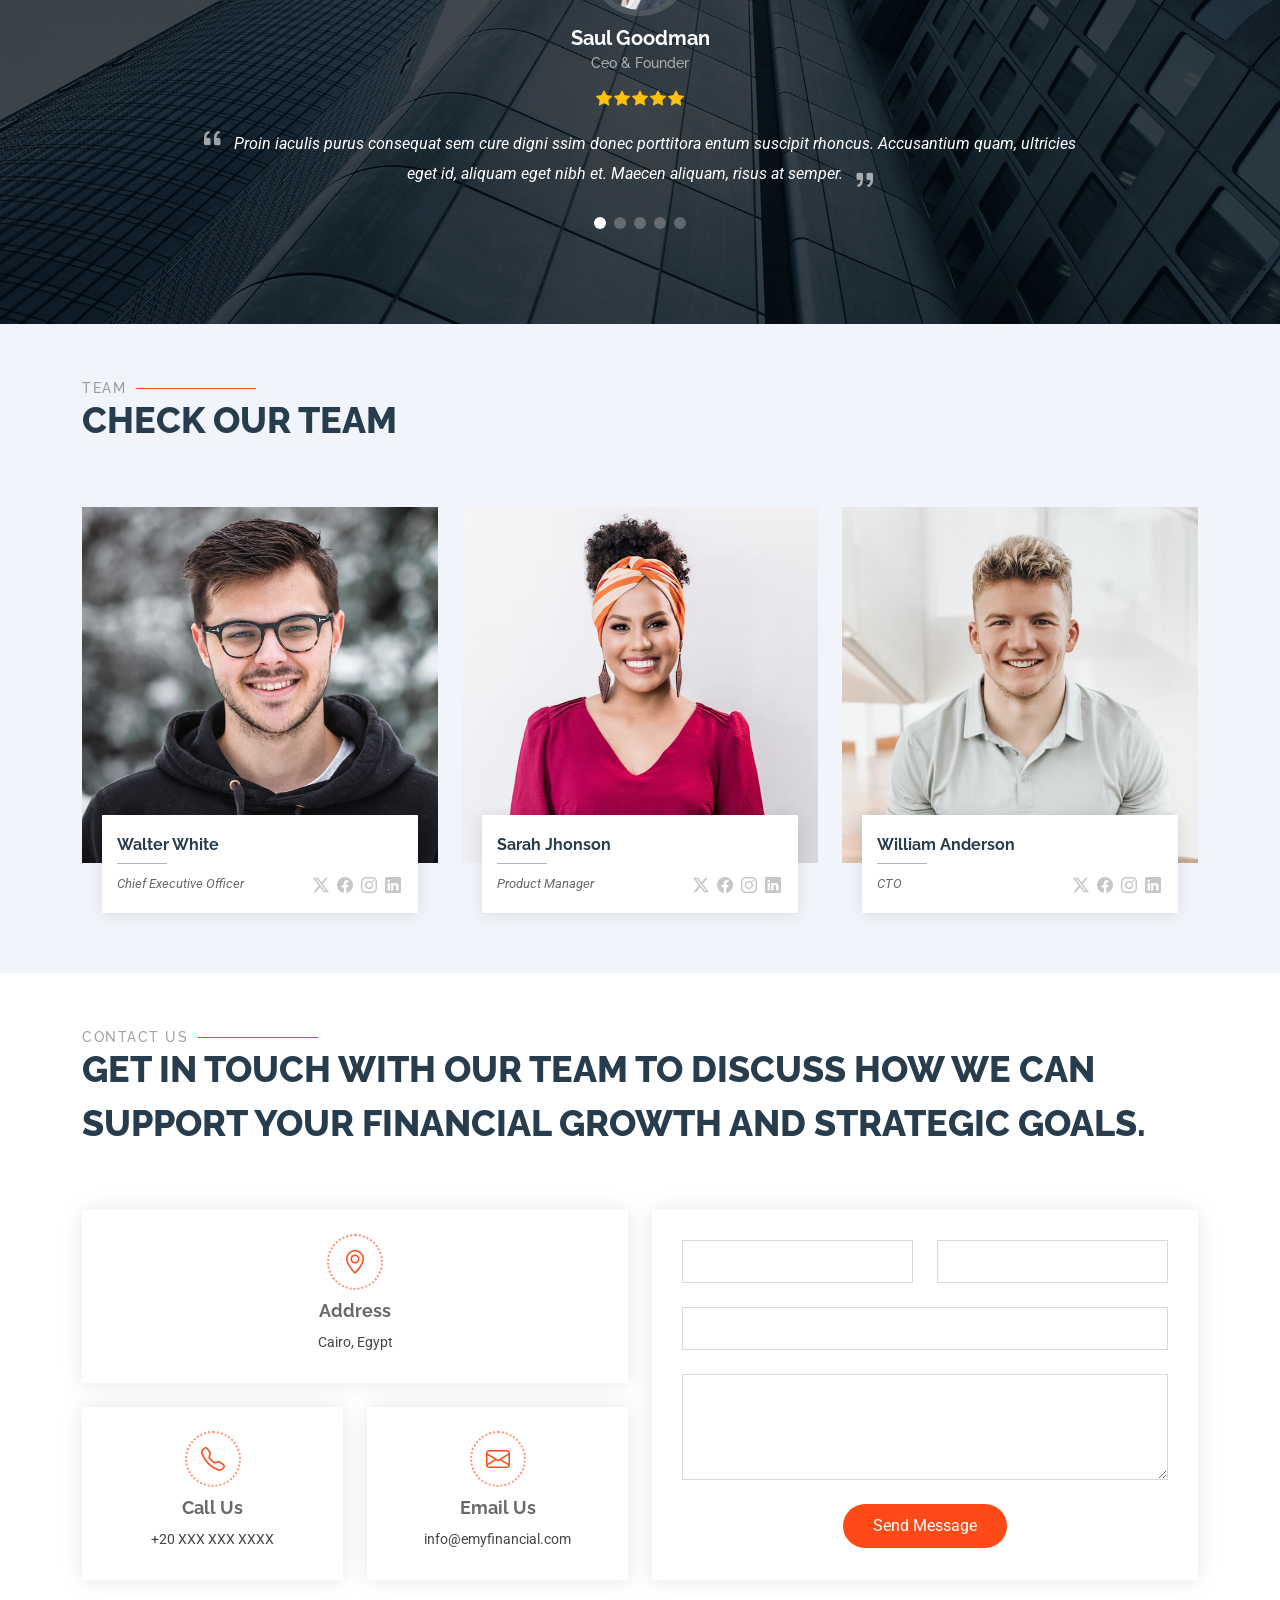
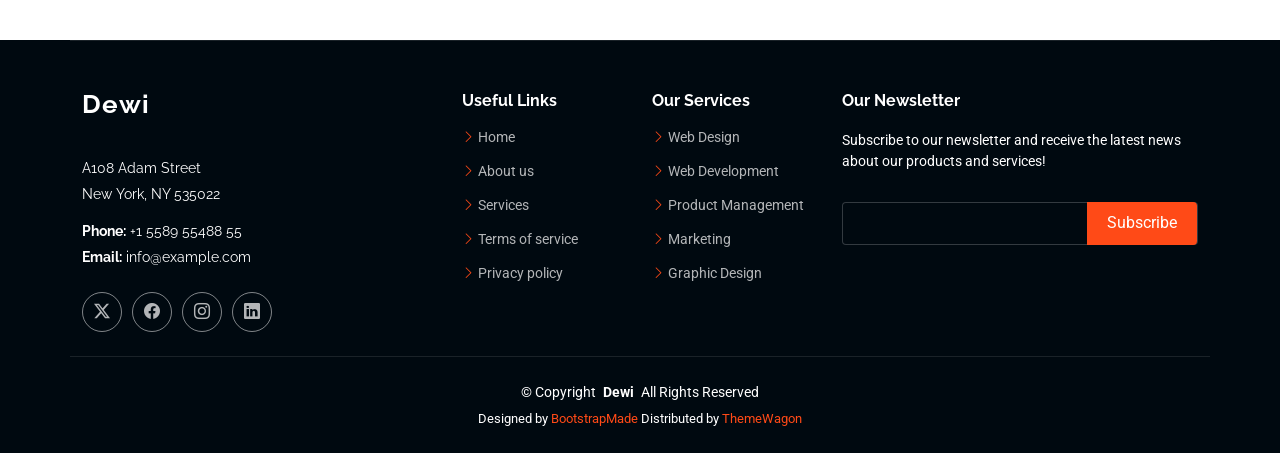
==== commit b6dfd6d8: "add service details page" ====
--- a/index.html
+++ b/index.html
@@ -49,12 +49,12 @@
 
       <nav id="navmenu" class="navmenu">
         <ul>
-          <li><a href="#hero" data-i18n="Home-key" class="active"></a></li>
-          <li><a href="#about" data-i18n="About-key"></a></li>
-          <li><a href="#services" data-i18n="Services-key"></a></li>
-          <li><a href="#team" data-i18n="Team-key"></a></li>
+          <li><a href="#hero" class="active">Home</a></li>
+          <li><a href="#about">About</a></li>
+          <li><a href="#services">Services</a></li>
+          <li><a href="#team">Team</a></li>
         
-          <li><a href="#contact" data-i18n="Contact-key">Contact US</a></li>
+          <li><a href="#contact">Contact</a></li>
           <li class="dropdown">
             <span id="current-lang">
               <img src="assets/img/flags/uk.png" width="20">
@@ -75,6 +75,7 @@
         </ul>
         <i class="mobile-nav-toggle d-xl-none bi bi-list"></i>
       </nav>
+      <a class="cta-btn" href="index.html#about">Get Started</a>
 
     
     </div>
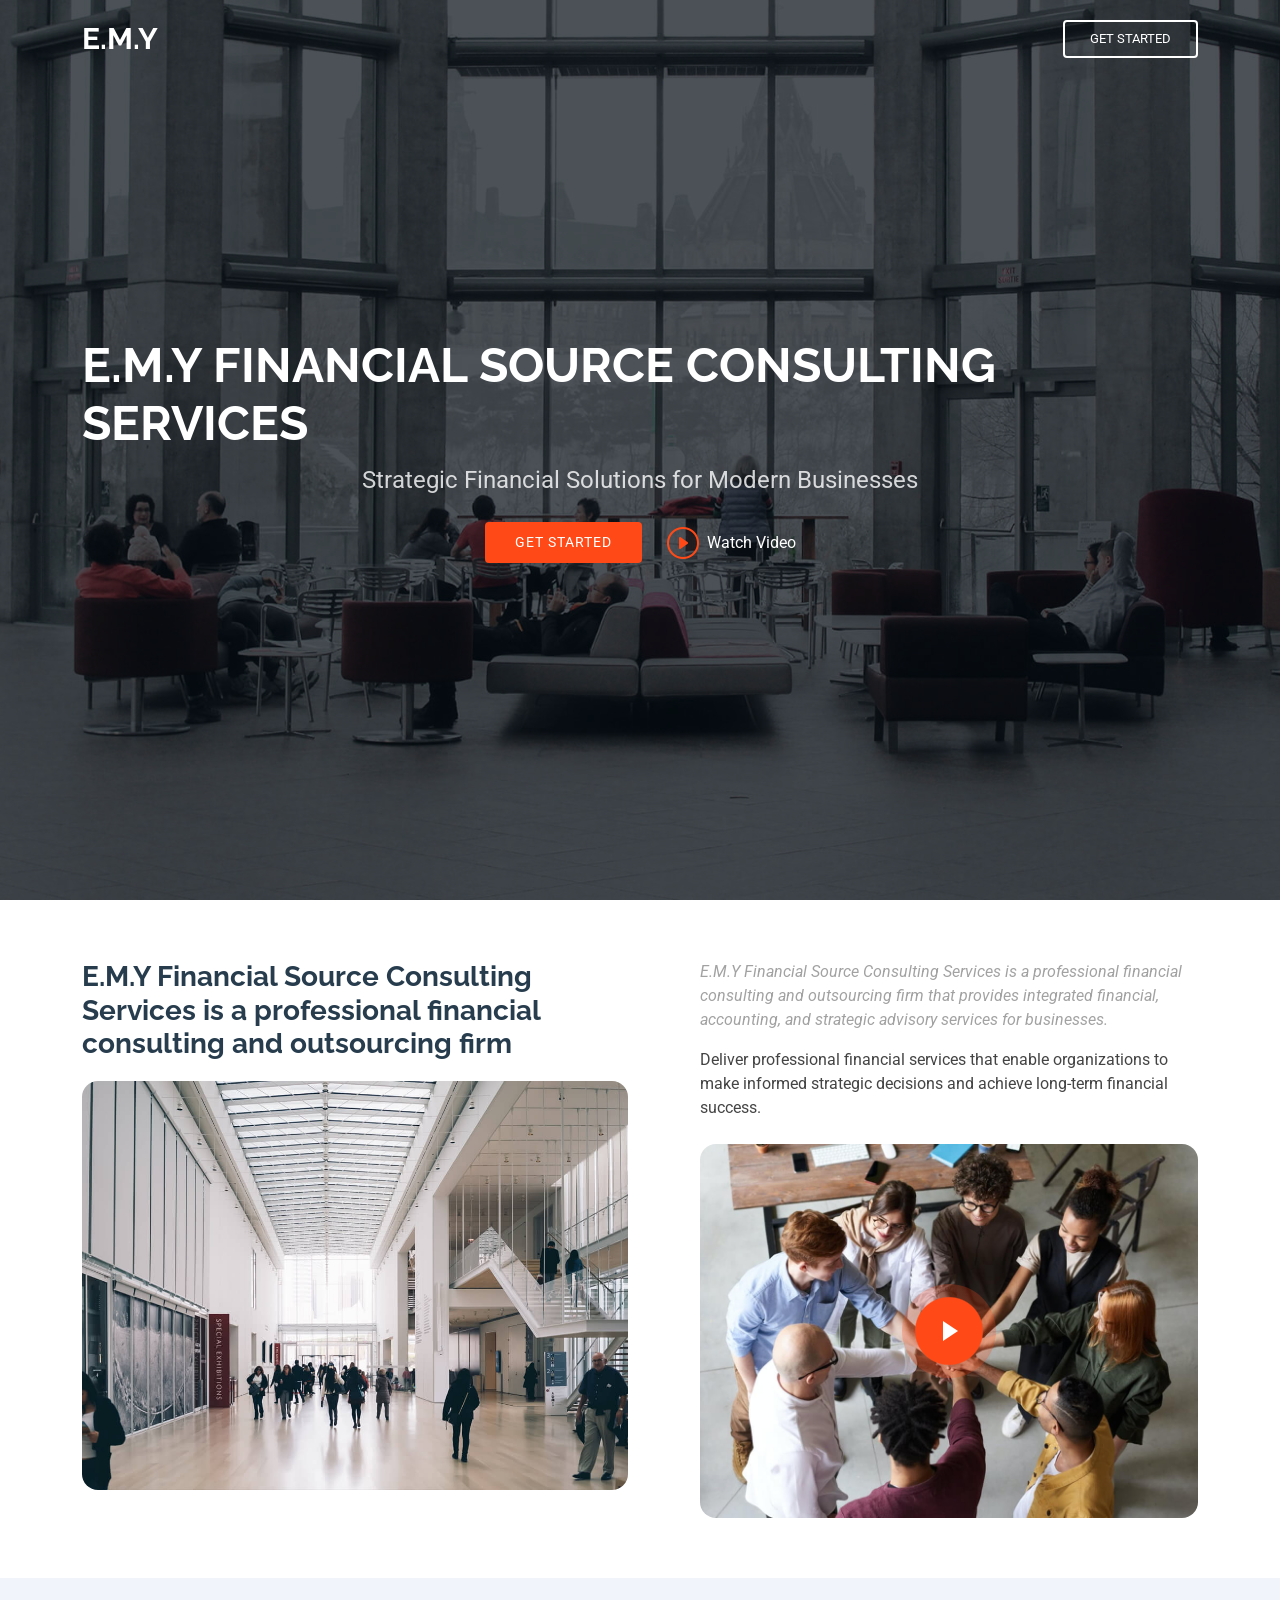
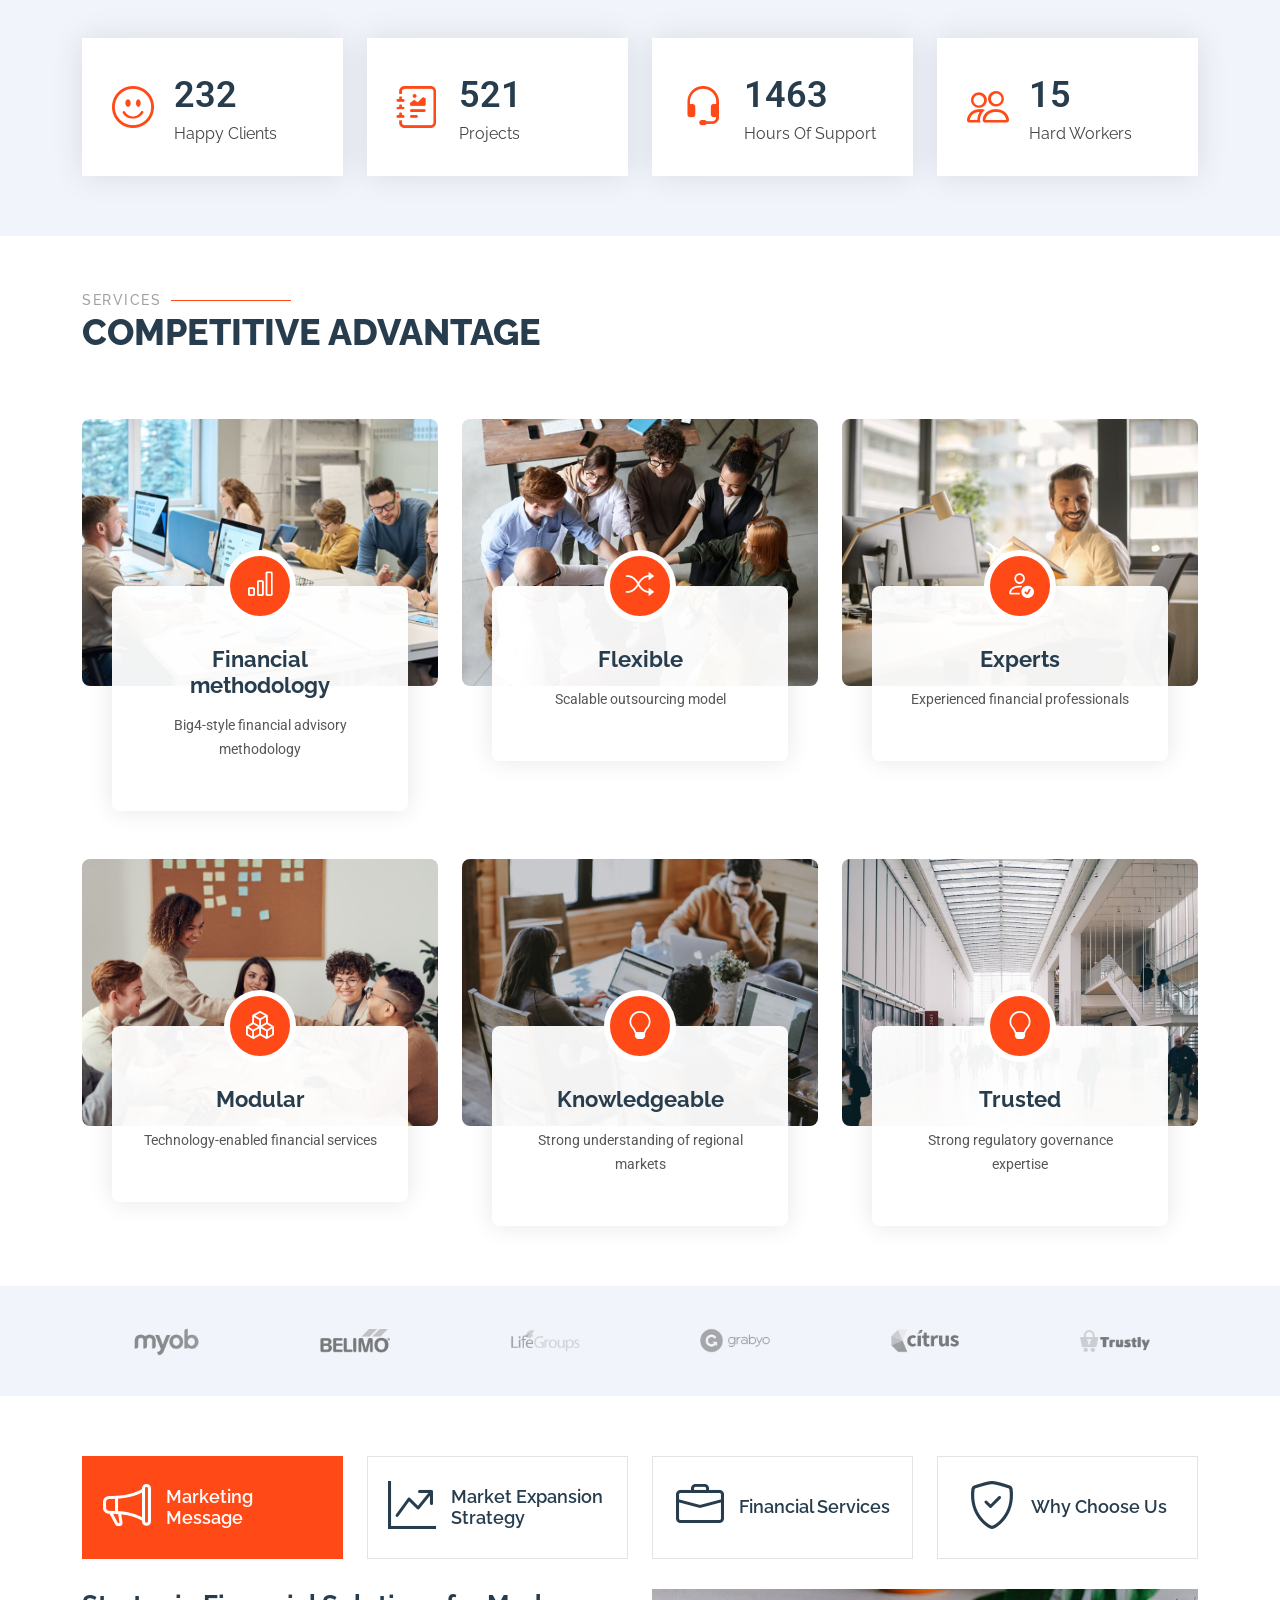
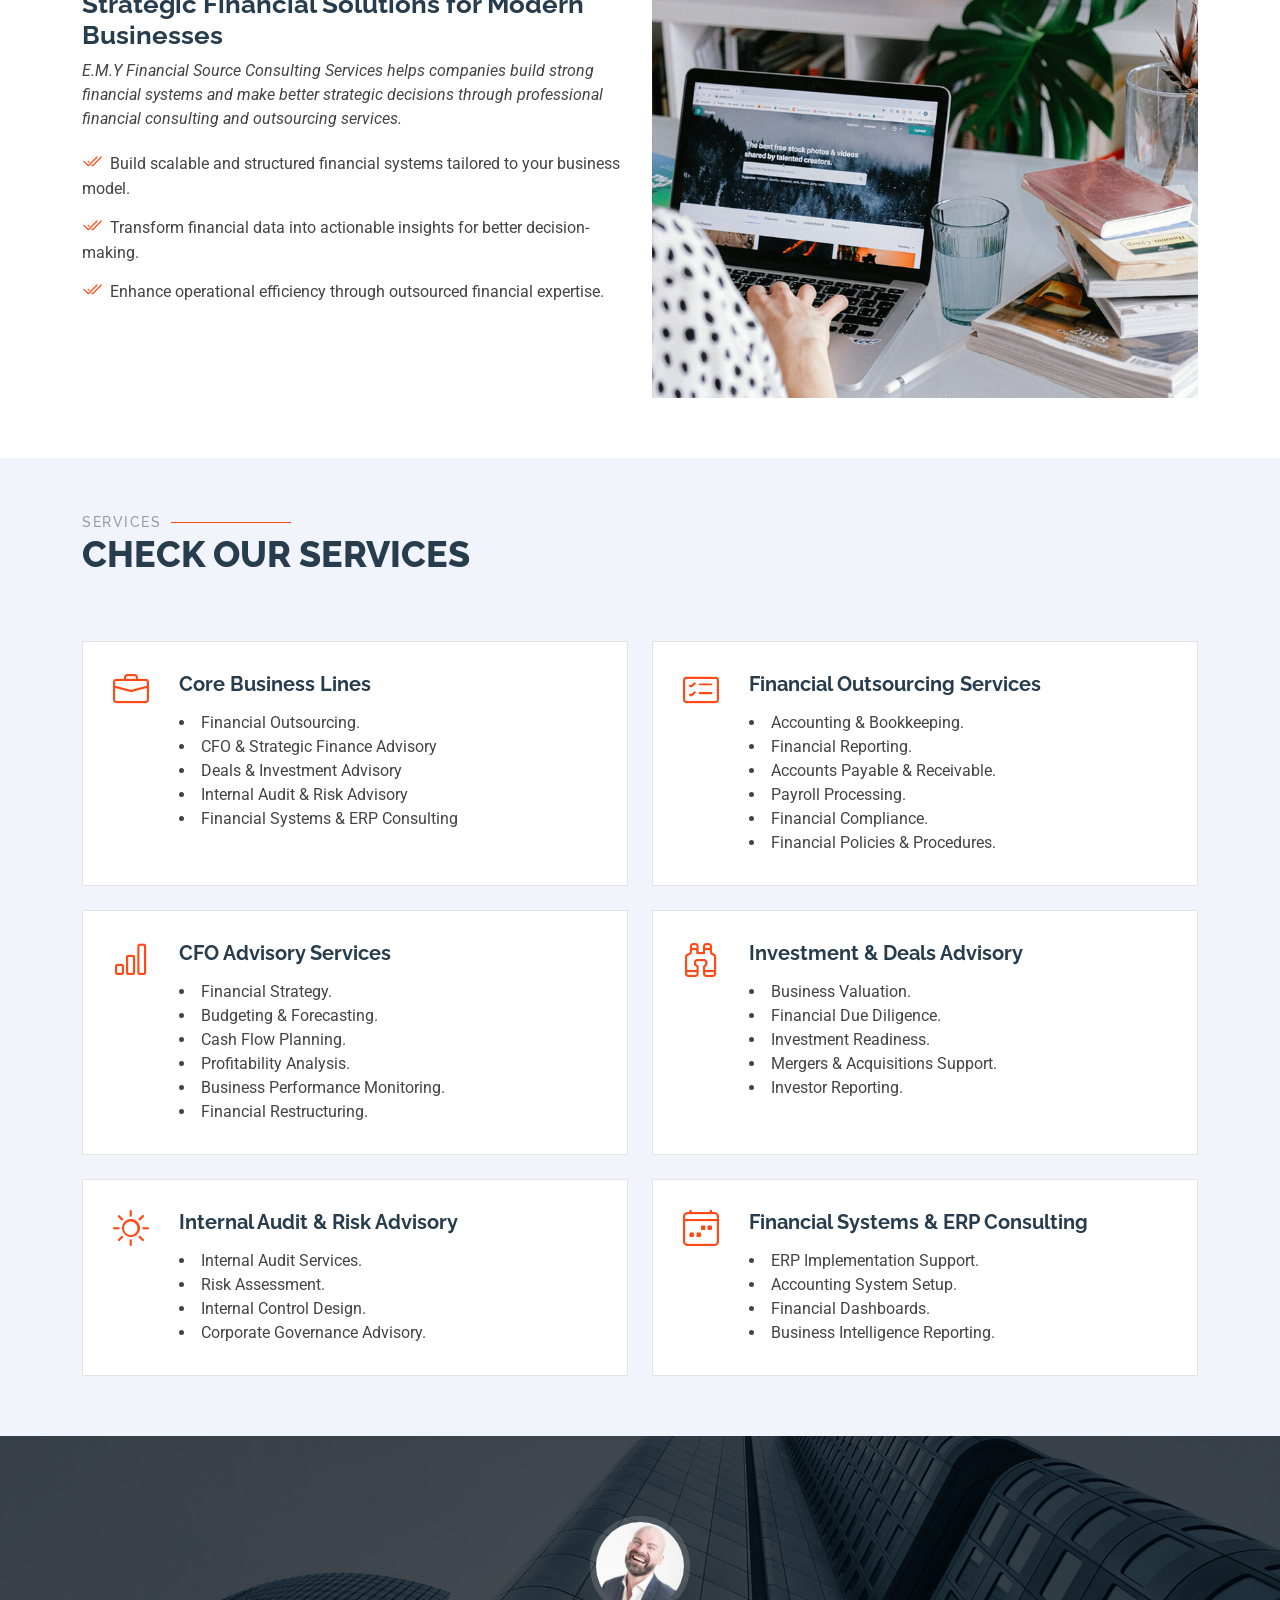
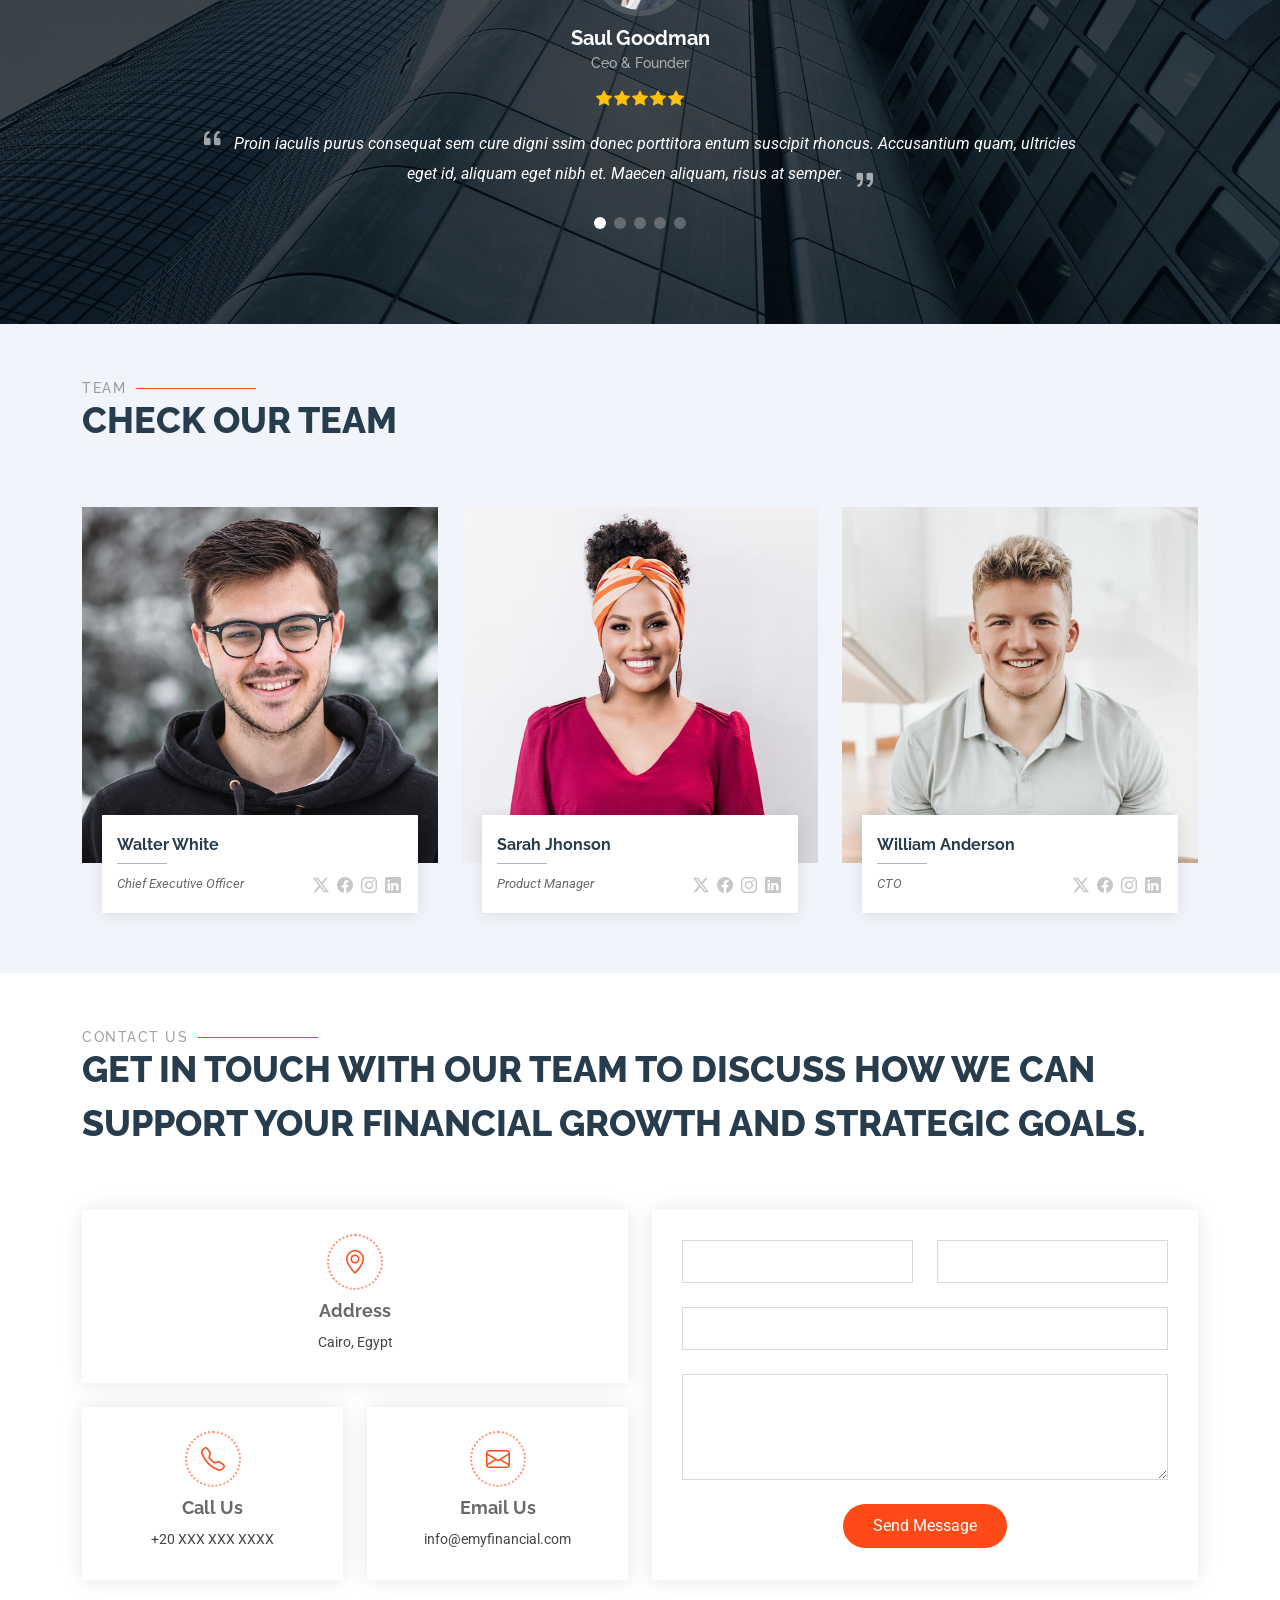
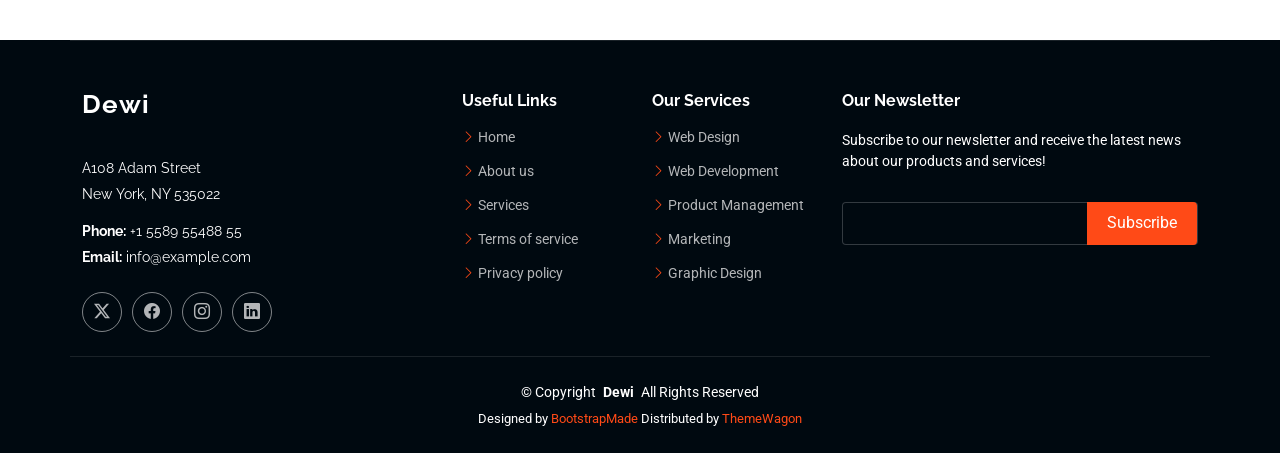
==== commit 48de60ed: "add language button" ====
--- a/index.html
+++ b/index.html
@@ -55,23 +55,12 @@
           <li><a href="#team">Team</a></li>
         
           <li><a href="#contact">Contact</a></li>
-          <li class="dropdown">
-            <span id="current-lang">
-              <img src="assets/img/flags/uk.png" width="20">
-            </span>
-           <ul>
-              <li>
-                <a href="#" onclick="changeLang('en')">
-                  <img src="assets/img/flags/uk.png" width="20"> English
-                </a>
-              </li>
-              <li>
-                <a href="#" onclick="changeLang('ar')">
-                  <img src="assets/img/flags/ksa.png" width="20"> العربية
-                </a>
-              </li>
-            </ul>
-          </li>
+          <li> <button id="lang-toggle" class="lang-btn">
+            <img id="lang-flag" src="assets/img/flags/uk.png" width="25">
+        </button>
+      </li>
+
+         
         </ul>
         <i class="mobile-nav-toggle d-xl-none bi bi-list"></i>
       </nav>
--- a/assets/css/main.css
+++ b/assets/css/main.css
@@ -1787,6 +1787,14 @@
   padding: 0;
   font-size: 15px;
 }
+.lang-btn {
+  background: none;
+  border: none;
+  cursor: pointer;
+  padding: 5px;
+  display: flex;
+  align-items: center;
+}
 
 .portfolio-details .portfolio-info ul li+li {
   margin-top: 10px;
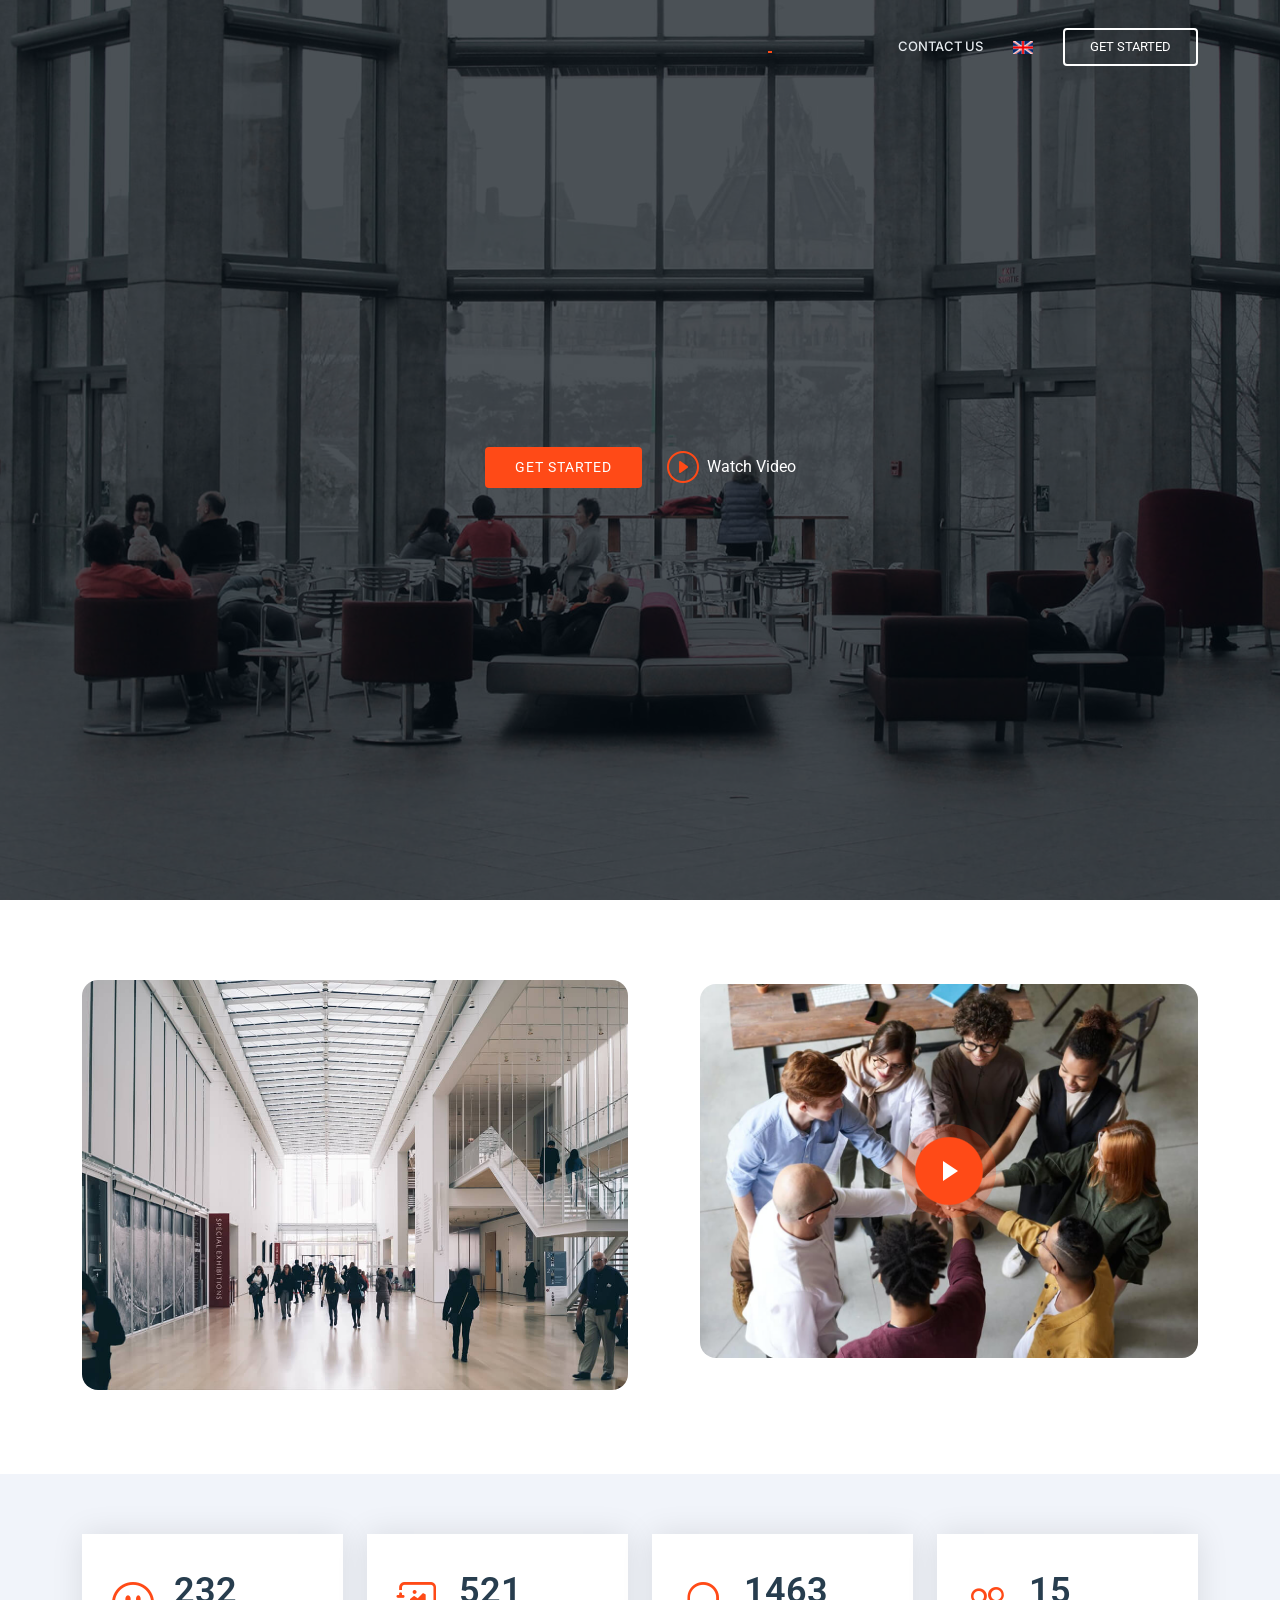
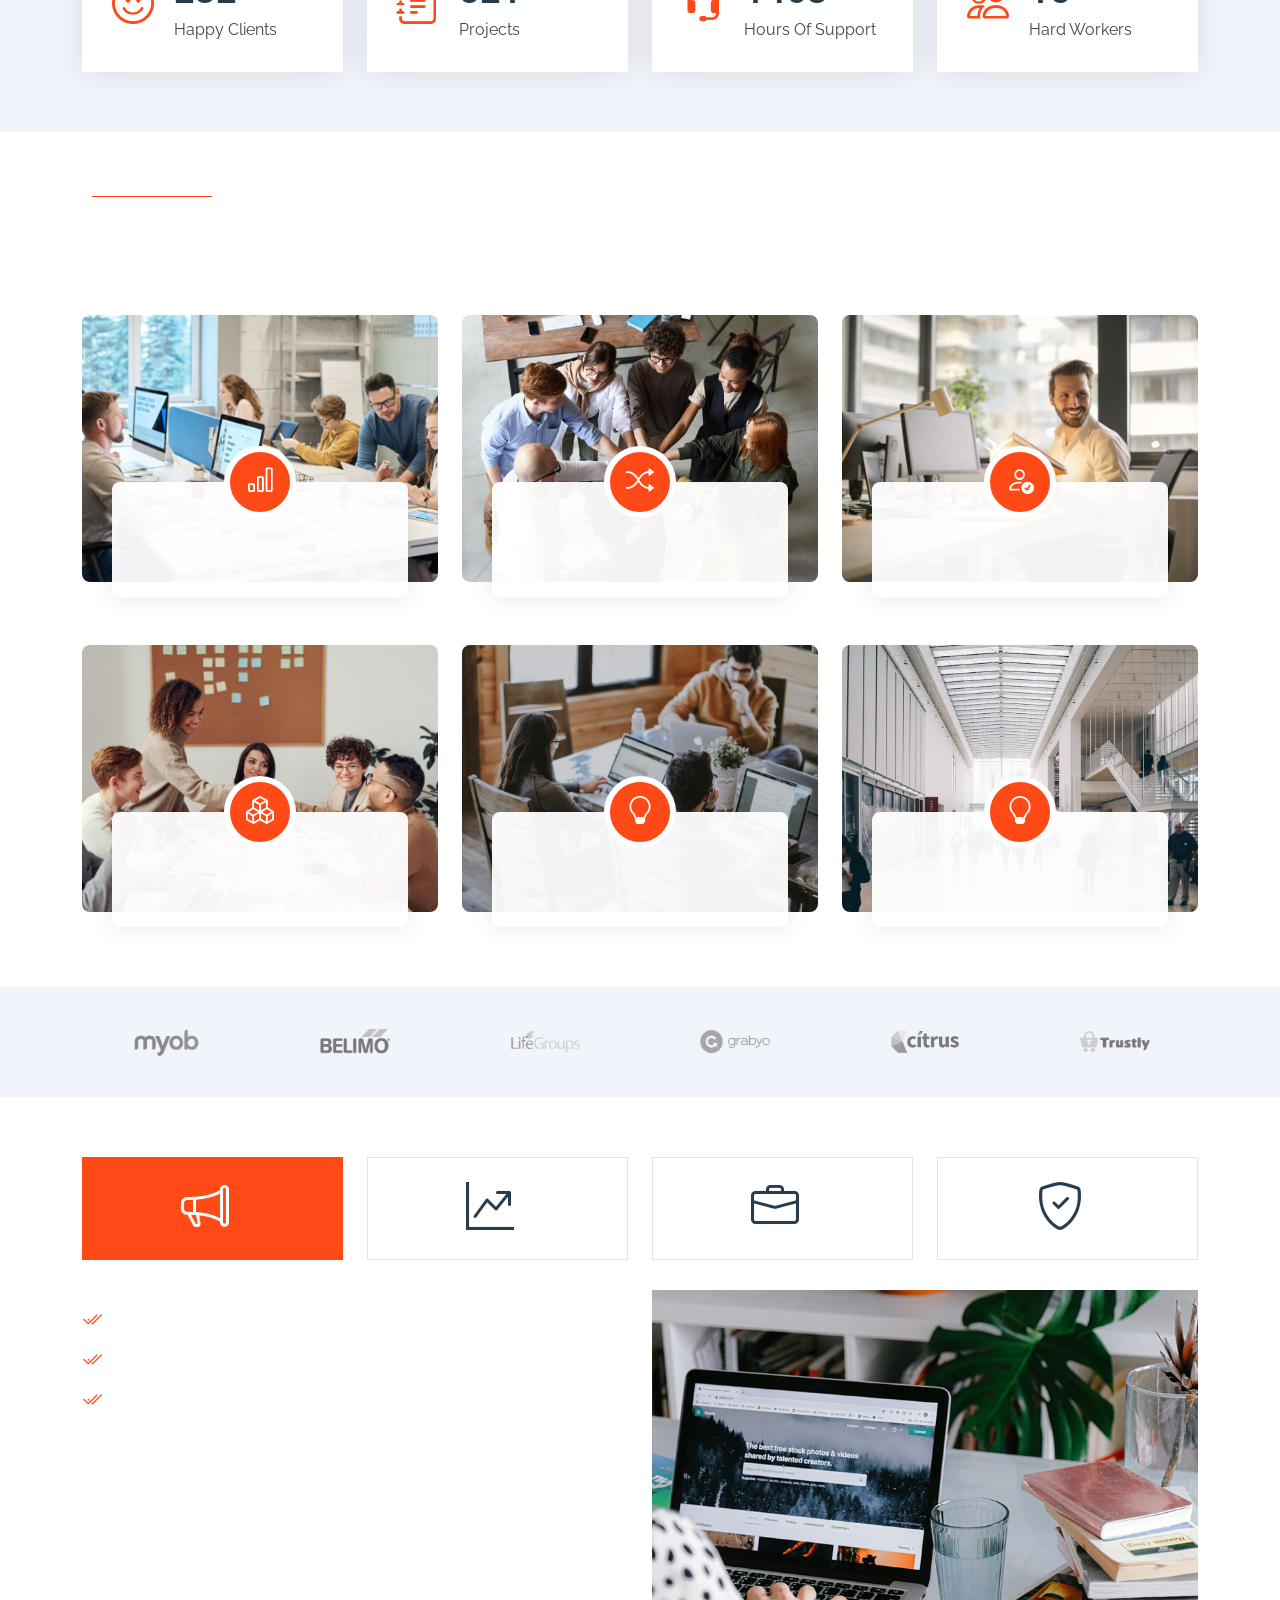
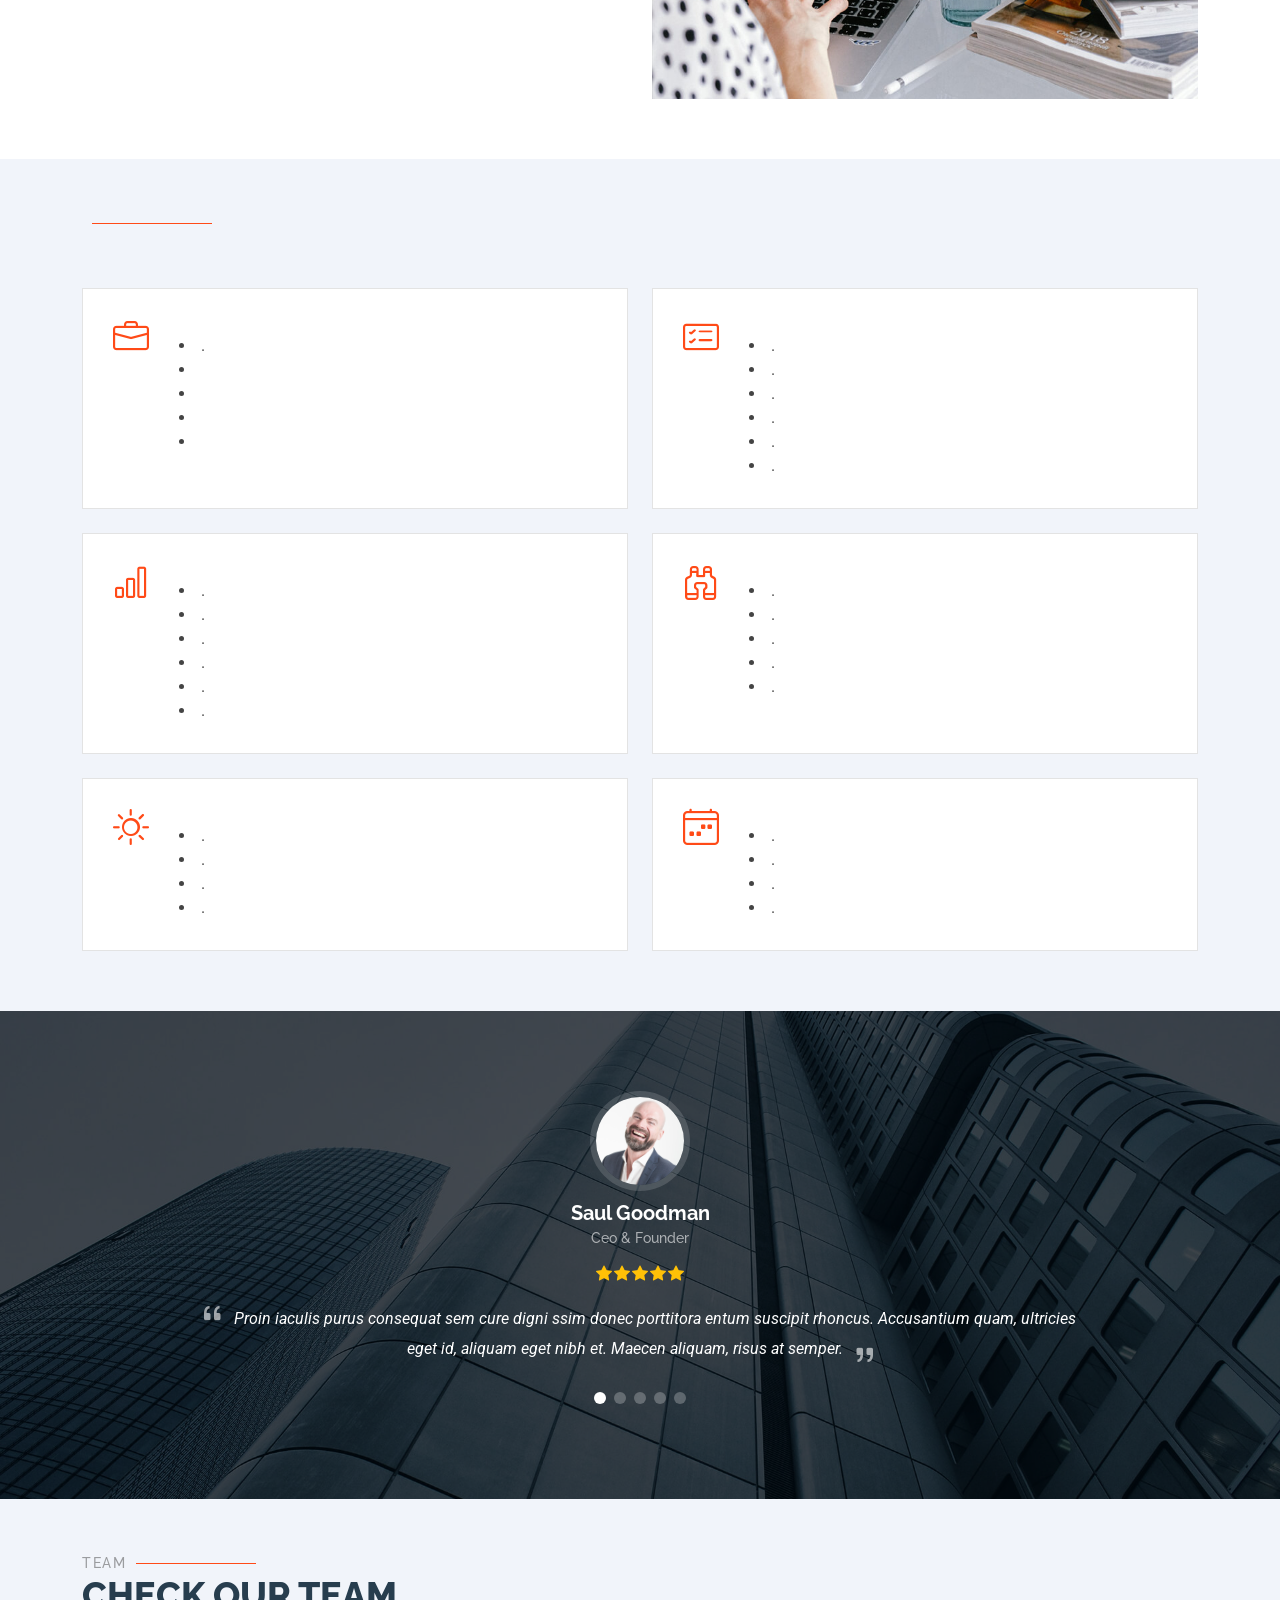
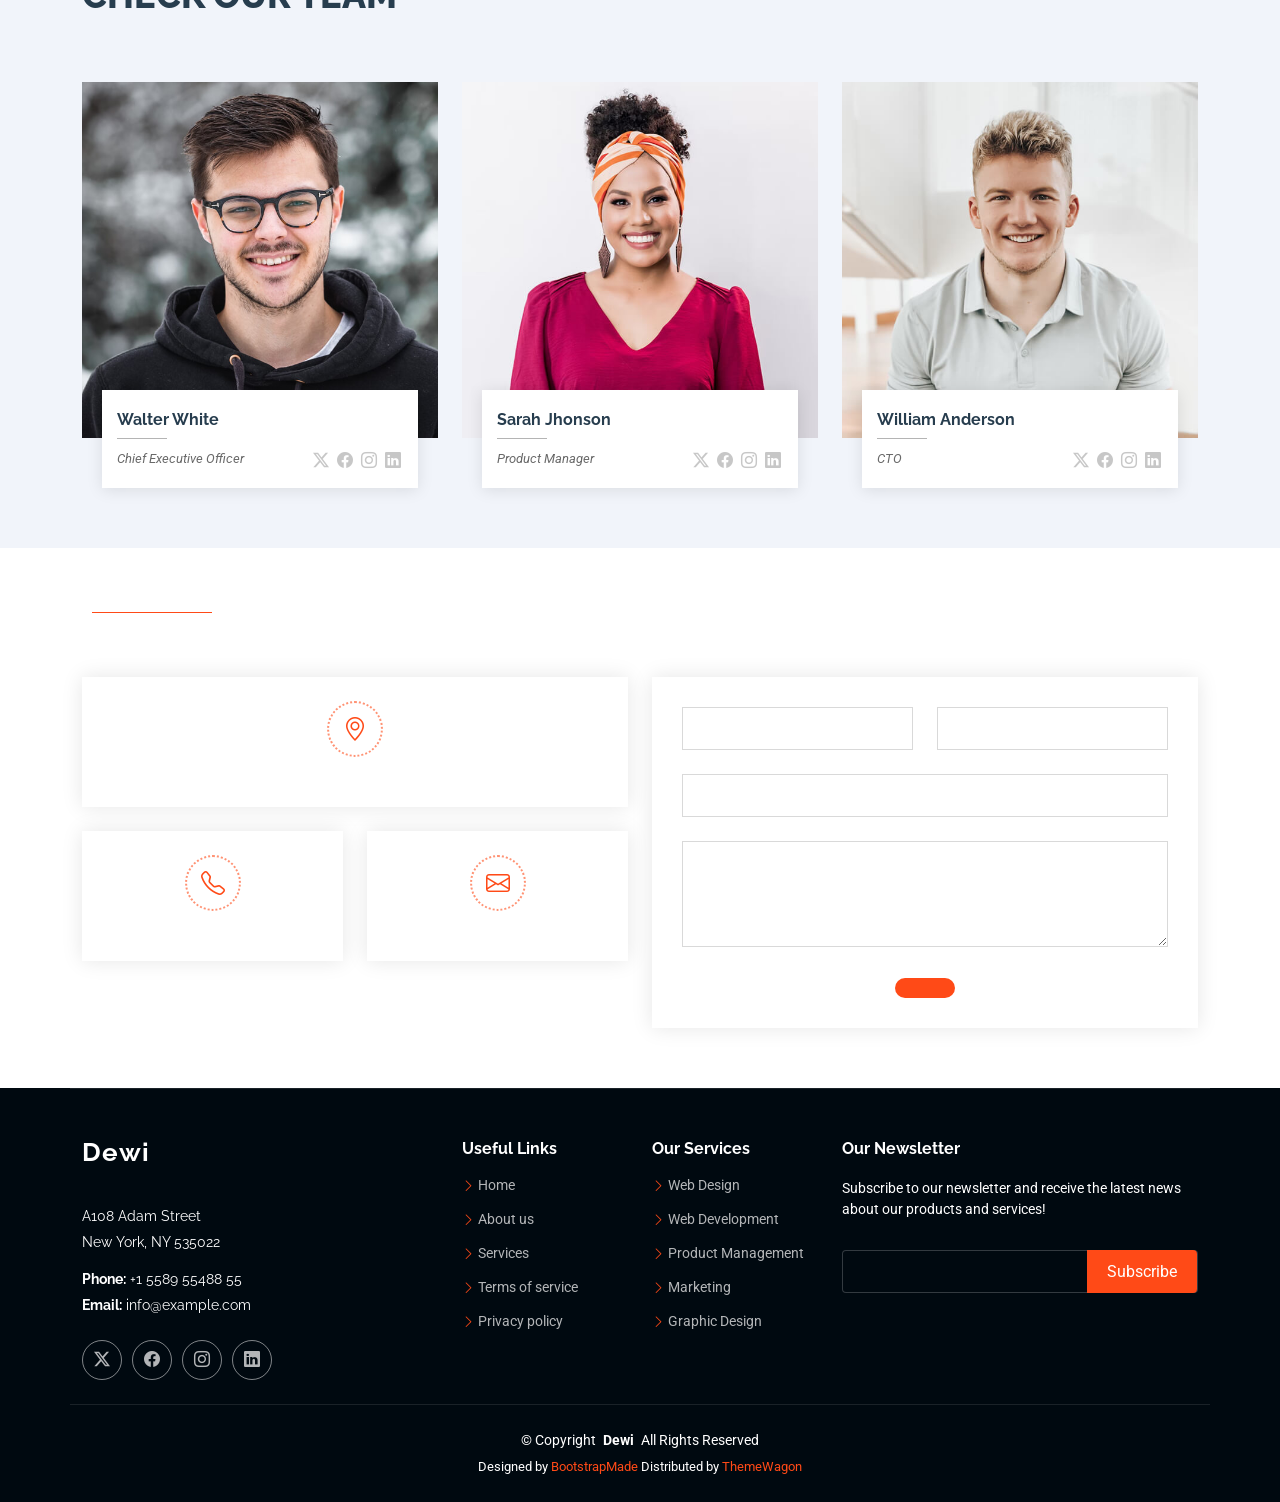
==== commit 6eb1d672: "Merge branch and resolve conflicts" ====
--- a/index.html
+++ b/index.html
@@ -49,18 +49,29 @@
 
       <nav id="navmenu" class="navmenu">
         <ul>
-          <li><a href="#hero" class="active">Home</a></li>
-          <li><a href="#about">About</a></li>
-          <li><a href="#services">Services</a></li>
-          <li><a href="#team">Team</a></li>
+          <li><a href="#hero" data-i18n="Home-key" class="active"></a></li>
+          <li><a href="#about" data-i18n="About-key"></a></li>
+          <li><a href="#services" data-i18n="Services-key"></a></li>
+          <li><a href="#team" data-i18n="Team-key"></a></li>
         
-          <li><a href="#contact">Contact</a></li>
-          <li> <button id="lang-toggle" class="lang-btn">
-            <img id="lang-flag" src="assets/img/flags/uk.png" width="25">
-        </button>
-      </li>
-
-         
+          <li><a href="#contact" data-i18n="Contact-key">Contact US</a></li>
+          <li class="dropdown">
+            <span id="current-lang">
+              <img src="assets/img/flags/uk.png" width="20">
+            </span>
+           <ul>
+              <li>
+                <a href="#" onclick="changeLang('en')">
+                  <img src="assets/img/flags/uk.png" width="20"> English
+                </a>
+              </li>
+              <li>
+                <a href="#" onclick="changeLang('ar')">
+                  <img src="assets/img/flags/ksa.png" width="20"> العربية
+                </a>
+              </li>
+            </ul>
+          </li>
         </ul>
         <i class="mobile-nav-toggle d-xl-none bi bi-list"></i>
       </nav>
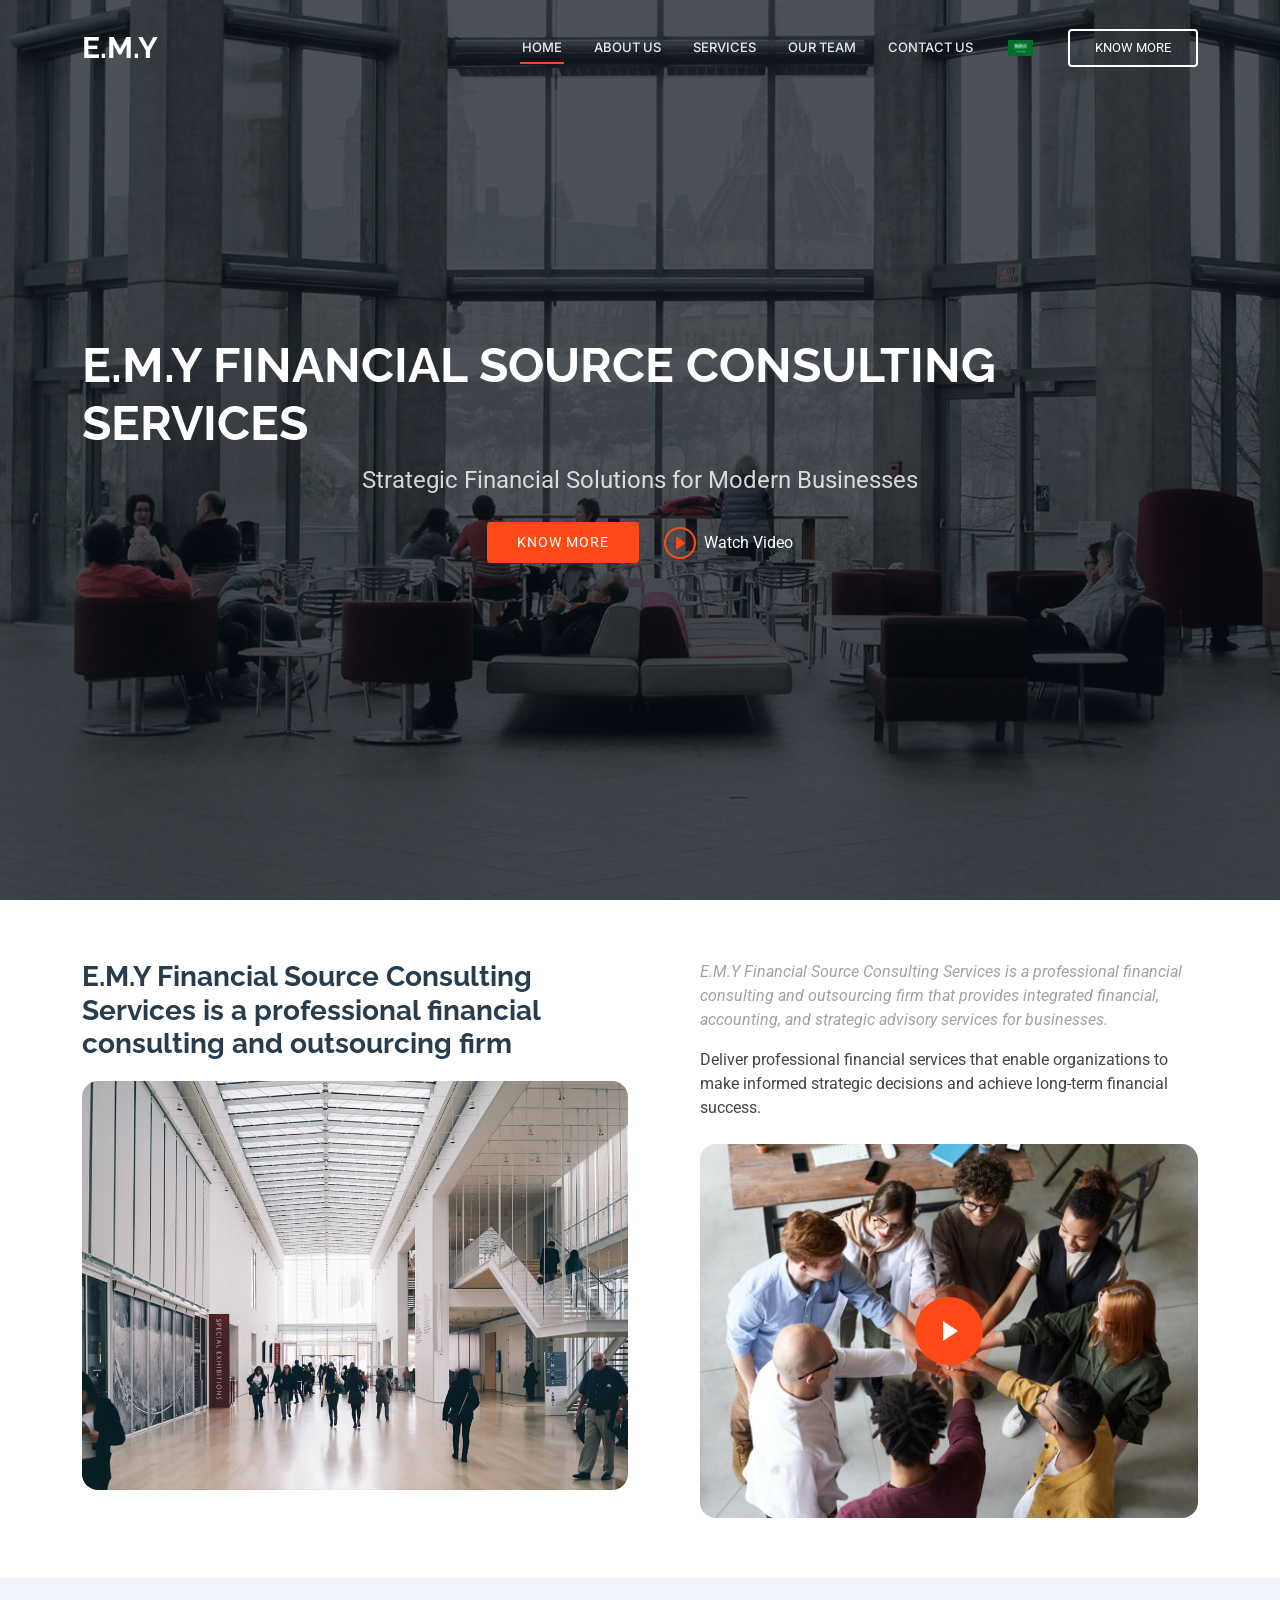
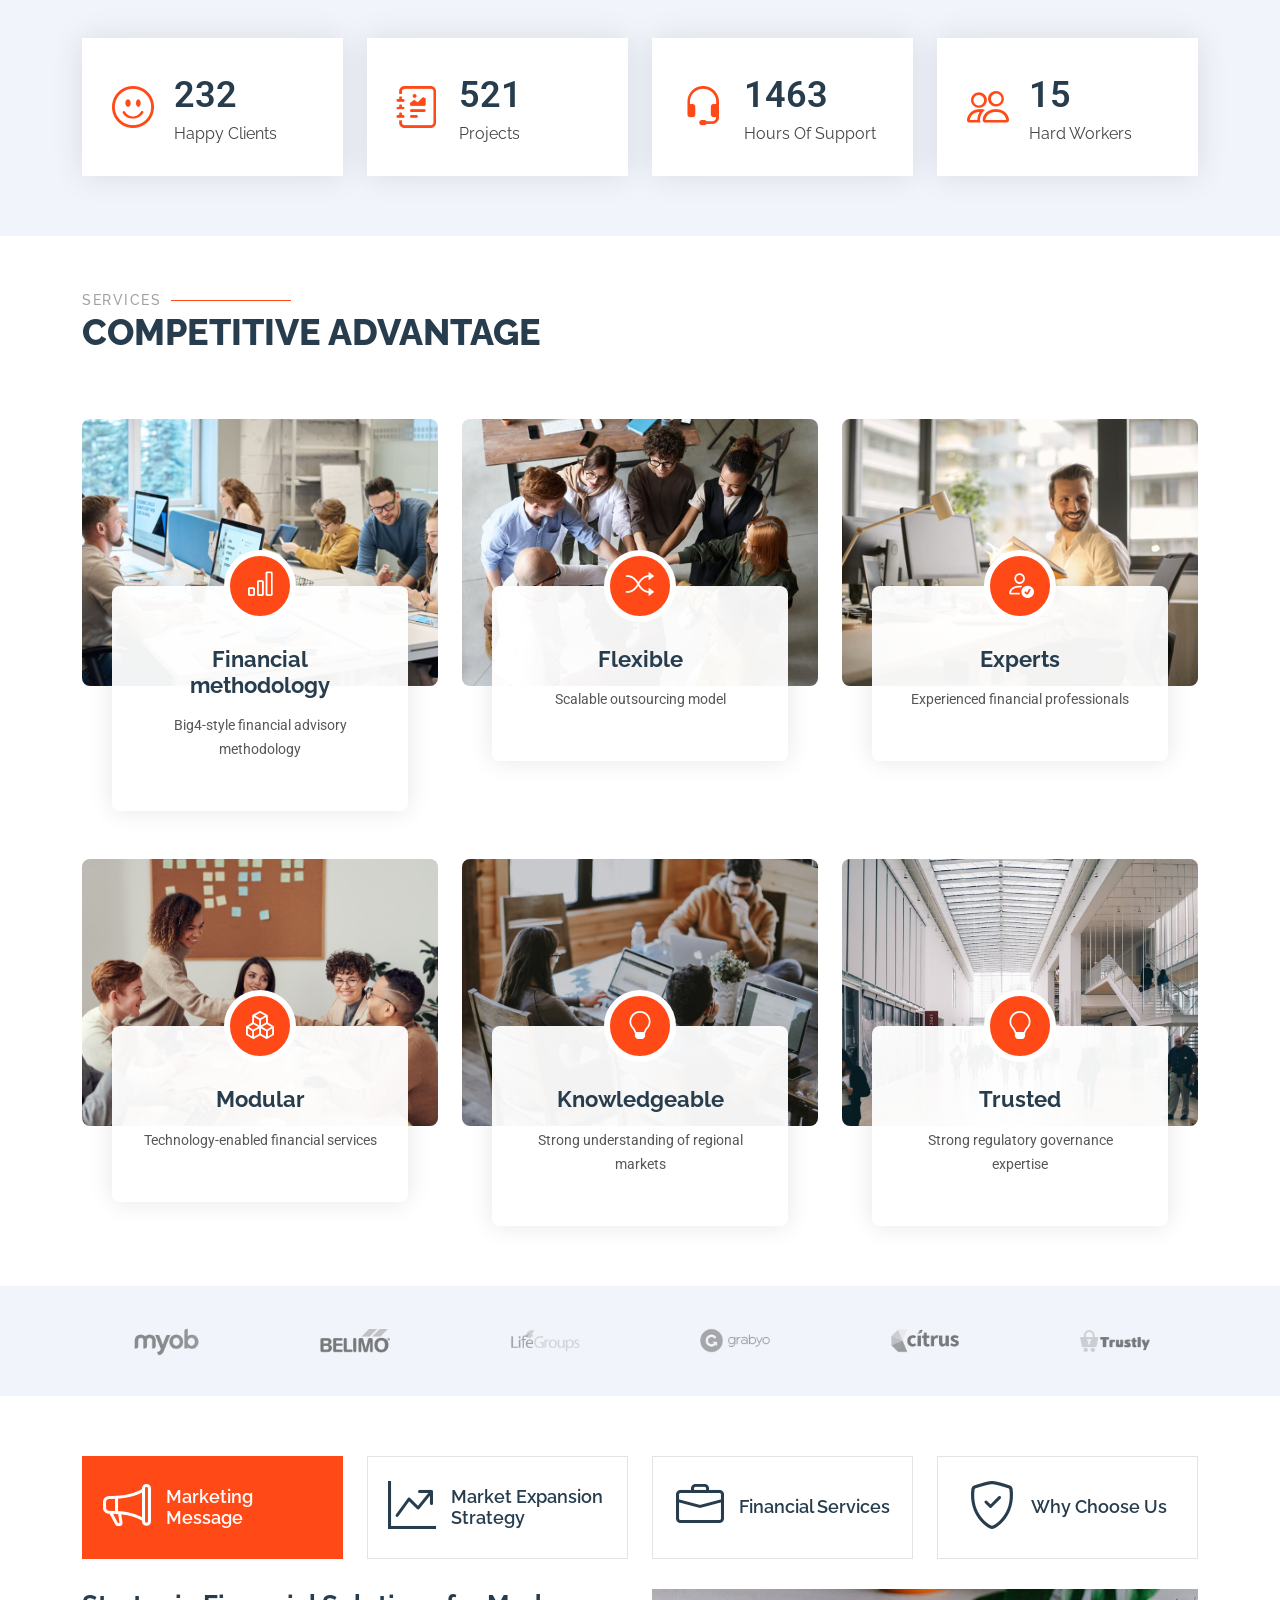
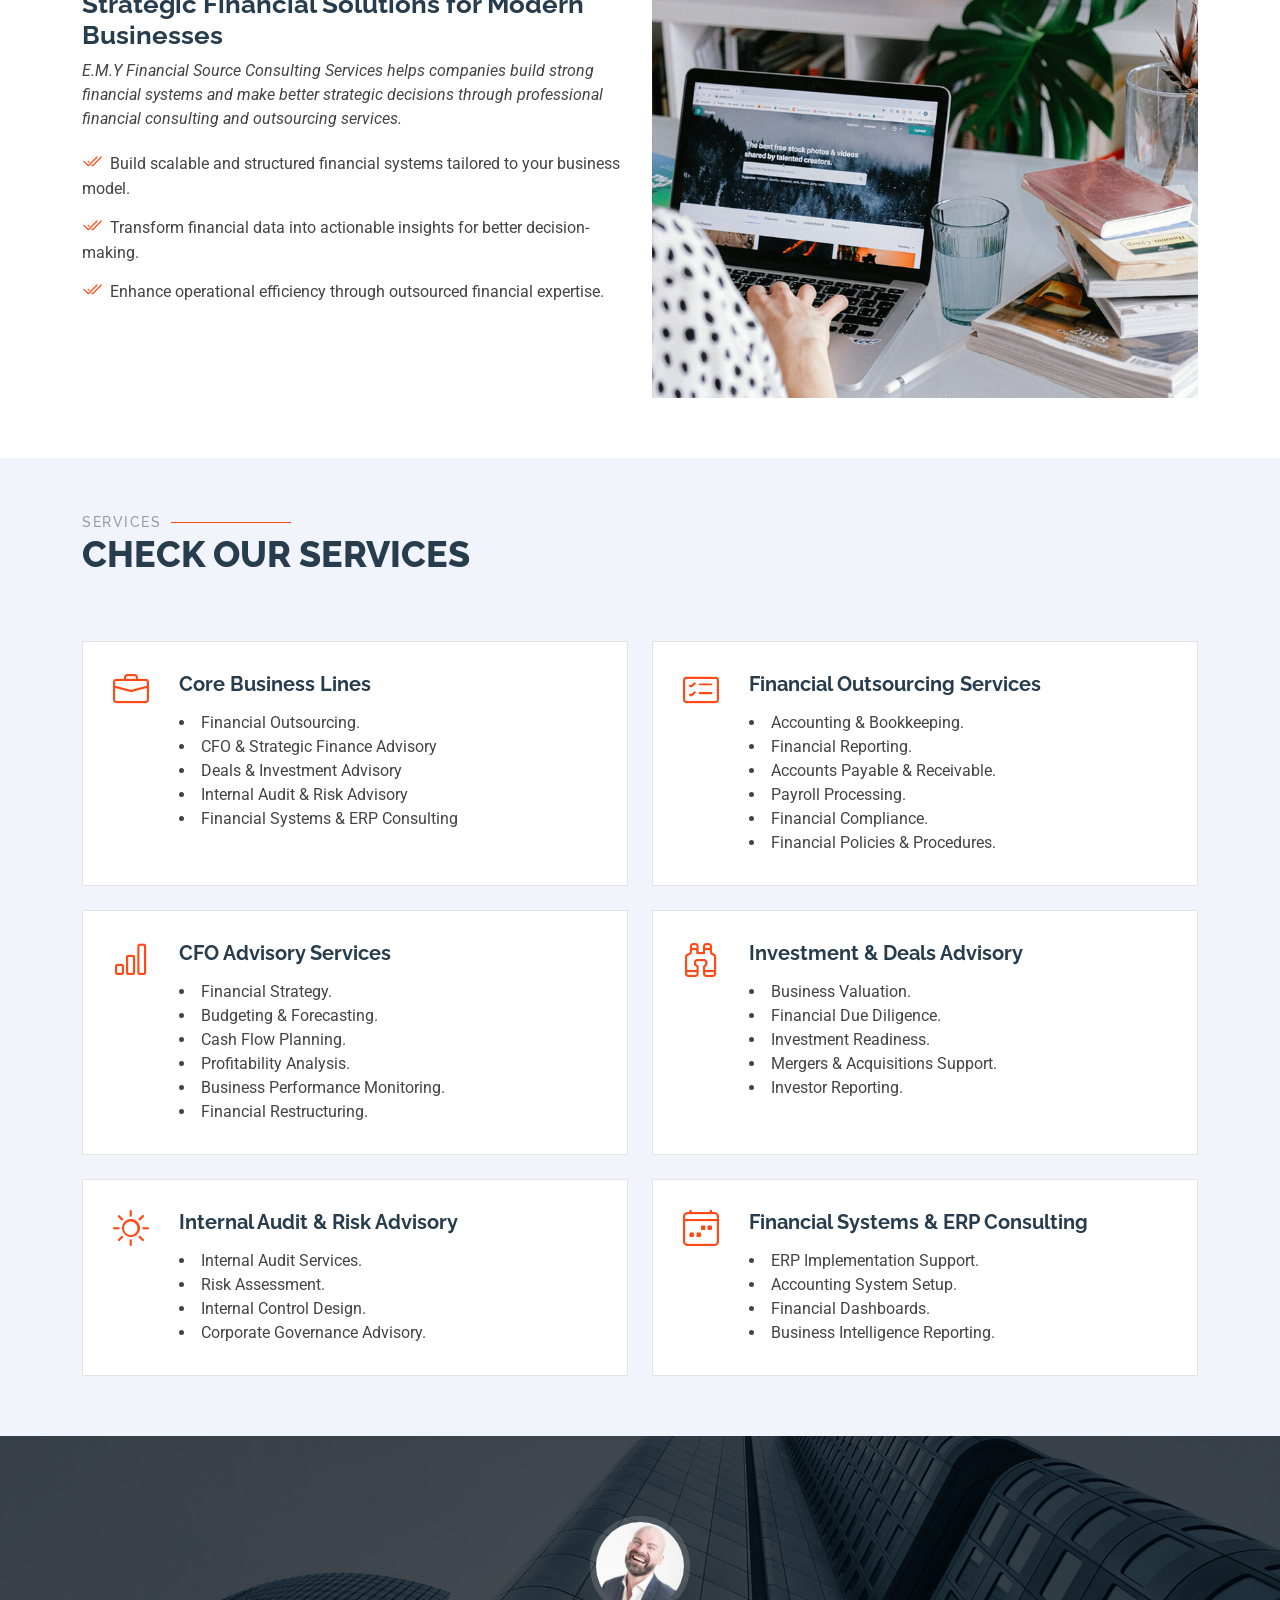
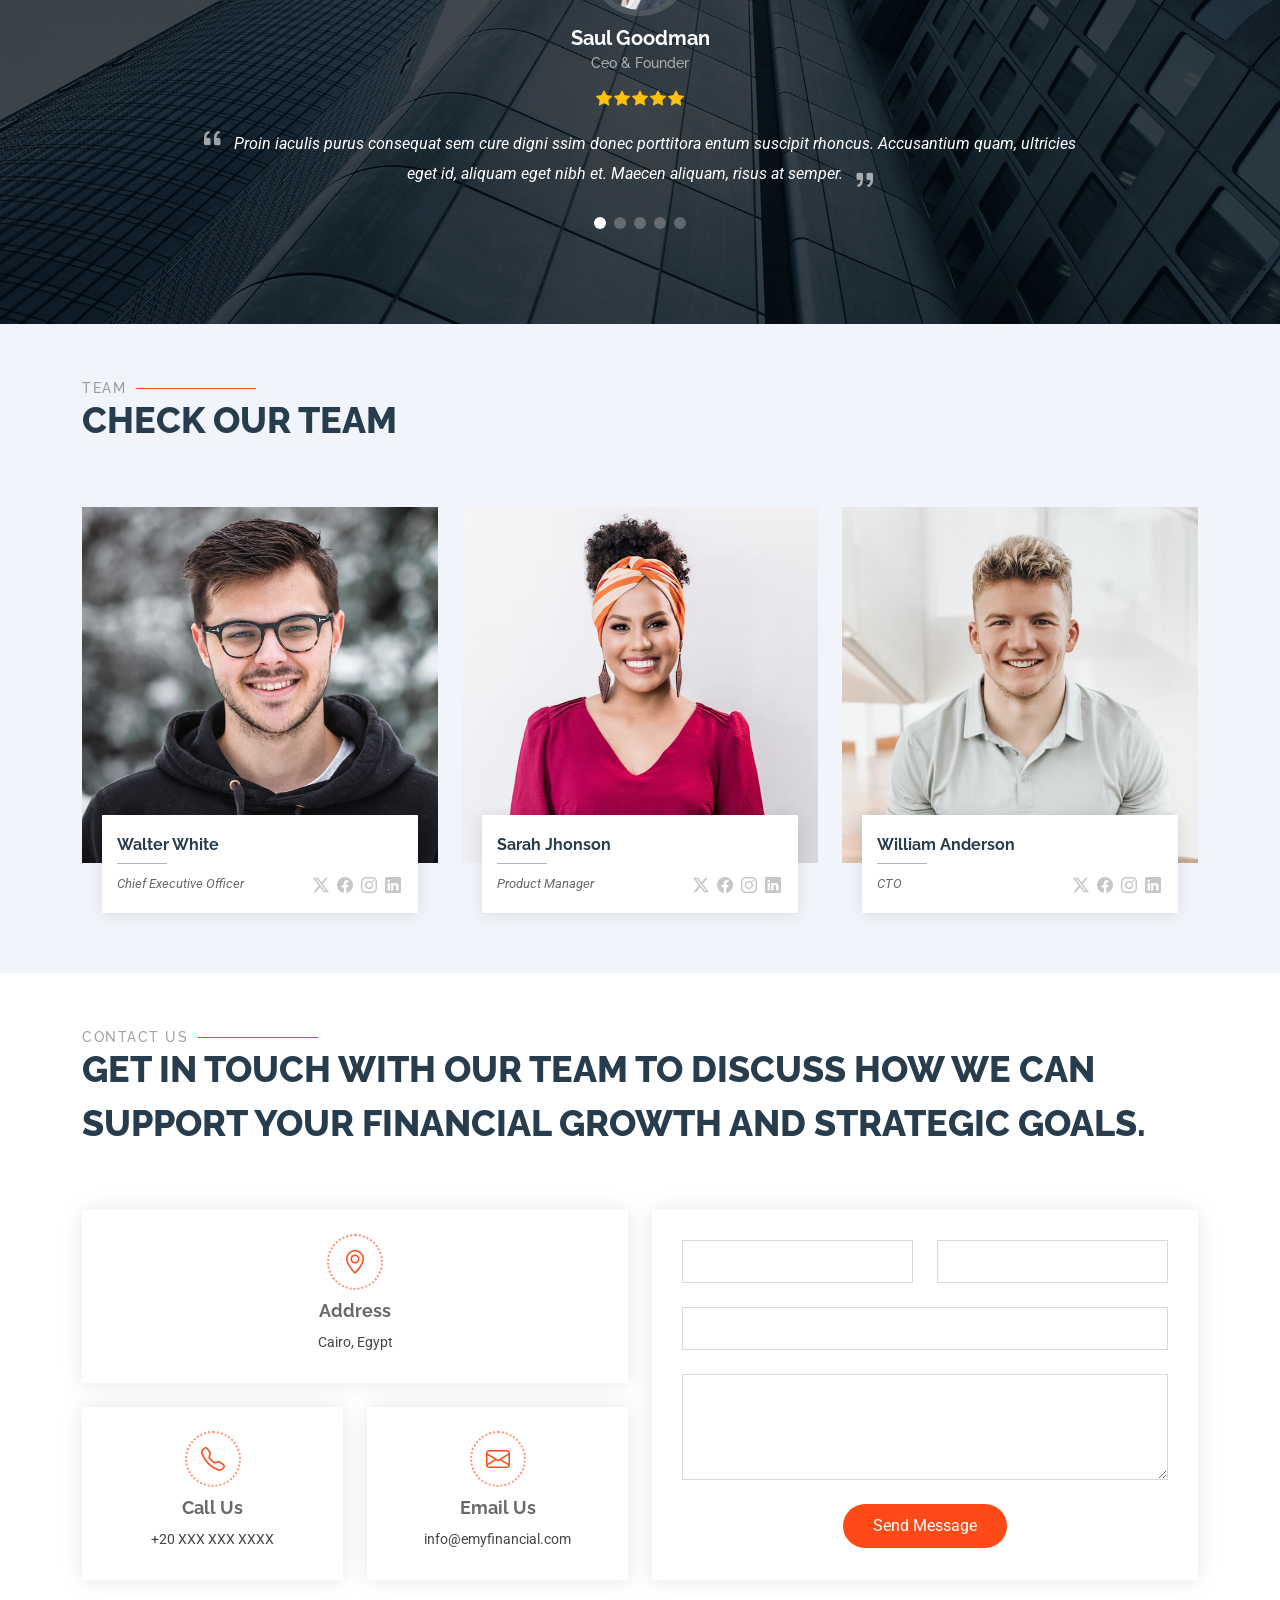
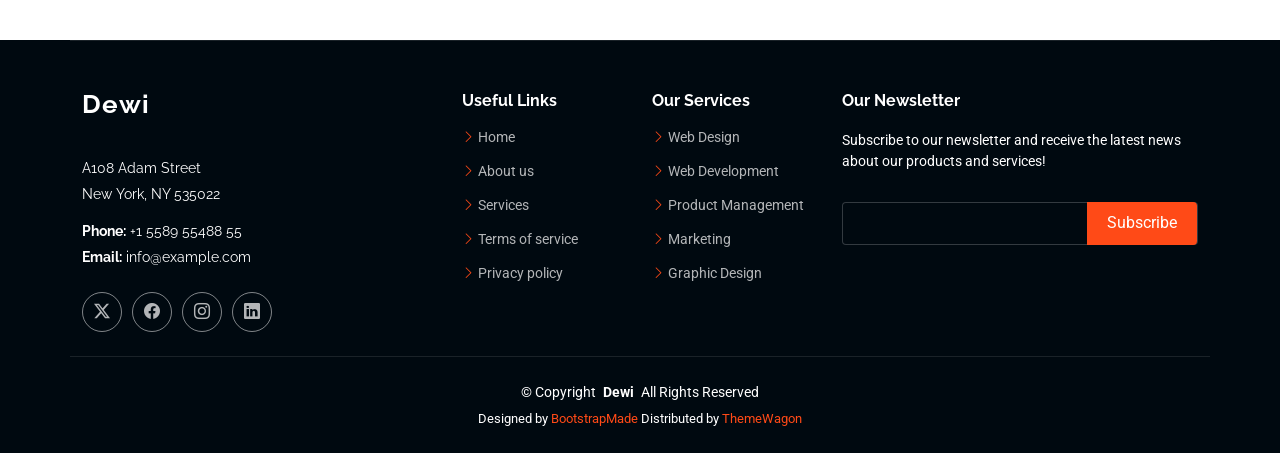
==== commit c6199a61: "final 1" ====
--- a/index.html
+++ b/index.html
@@ -41,7 +41,7 @@
   <header id="header" class="header d-flex align-items-center fixed-top">
     <div class="container-fluid container-xl position-relative d-flex align-items-center">
 
-<a href="index.html" class="logo d-flex align-items-center">
+      <a href="index.html" class="logo d-flex align-items-center">
           <!-- Uncomment the line below if you also wish to use an image logo -->
         <!-- <img src="assets/img/logo.png" alt=""> -->
         <h1 class="sitename" data-i18n="site-name"></h1>
@@ -49,33 +49,22 @@
 
       <nav id="navmenu" class="navmenu">
         <ul>
-          <li><a href="#hero" data-i18n="Home-key" class="active"></a></li>
-          <li><a href="#about" data-i18n="About-key"></a></li>
-          <li><a href="#services" data-i18n="Services-key"></a></li>
-          <li><a href="#team" data-i18n="Team-key"></a></li>
+          <li><a href="#hero" class="active" data-i18n="home-page"></a></li>
+          <li><a href="#about"  data-i18n="about-page"></a></li>
+          <li><a href="#services"  data-i18n="services-page"></a></li>
+          <li><a href="#team"  data-i18n="team-page"></a></li>
         
-          <li><a href="#contact" data-i18n="Contact-key">Contact US</a></li>
-          <li class="dropdown">
-            <span id="current-lang">
-              <img src="assets/img/flags/uk.png" width="20">
-            </span>
-           <ul>
-              <li>
-                <a href="#" onclick="changeLang('en')">
-                  <img src="assets/img/flags/uk.png" width="20"> English
-                </a>
-              </li>
-              <li>
-                <a href="#" onclick="changeLang('ar')">
-                  <img src="assets/img/flags/ksa.png" width="20"> العربية
-                </a>
-              </li>
-            </ul>
-          </li>
+          <li><a href="#contact"  data-i18n="contact-page"></a></li>
+          <li> <button id="lang-toggle" class="lang-btn">
+            <img id="lang-flag" src="assets/img/flags/uk.png" width="25">
+        </button>
+      </li>
+
+         
         </ul>
         <i class="mobile-nav-toggle d-xl-none bi bi-list"></i>
       </nav>
-      <a class="cta-btn" href="index.html#about">Get Started</a>
+      <a class="cta-btn" href="index.html#about"  data-i18n="get-started-link"></a>
 
     
     </div>
@@ -92,7 +81,7 @@
         <h2 data-aos="fade-up" data-aos-delay="100" data-i18n="plan-key"></h2>
         <p data-aos="fade-up" data-aos-delay="200" data-i18n="description"></p>
         <div class="d-flex mt-4" data-aos="fade-up" data-aos-delay="300">
-          <a href="#about" class="btn-get-started">Get Started</a>
+          <a href="#about" class="btn-get-started" data-i18n="get-started-link"></a>
           <a href="https://www.youtube.com/watch?v=Y7f98aduVJ8" class="glightbox btn-watch-video d-flex align-items-center"><i class="bi bi-play-circle"></i><span>Watch Video</span></a>
         </div>
       </div>
